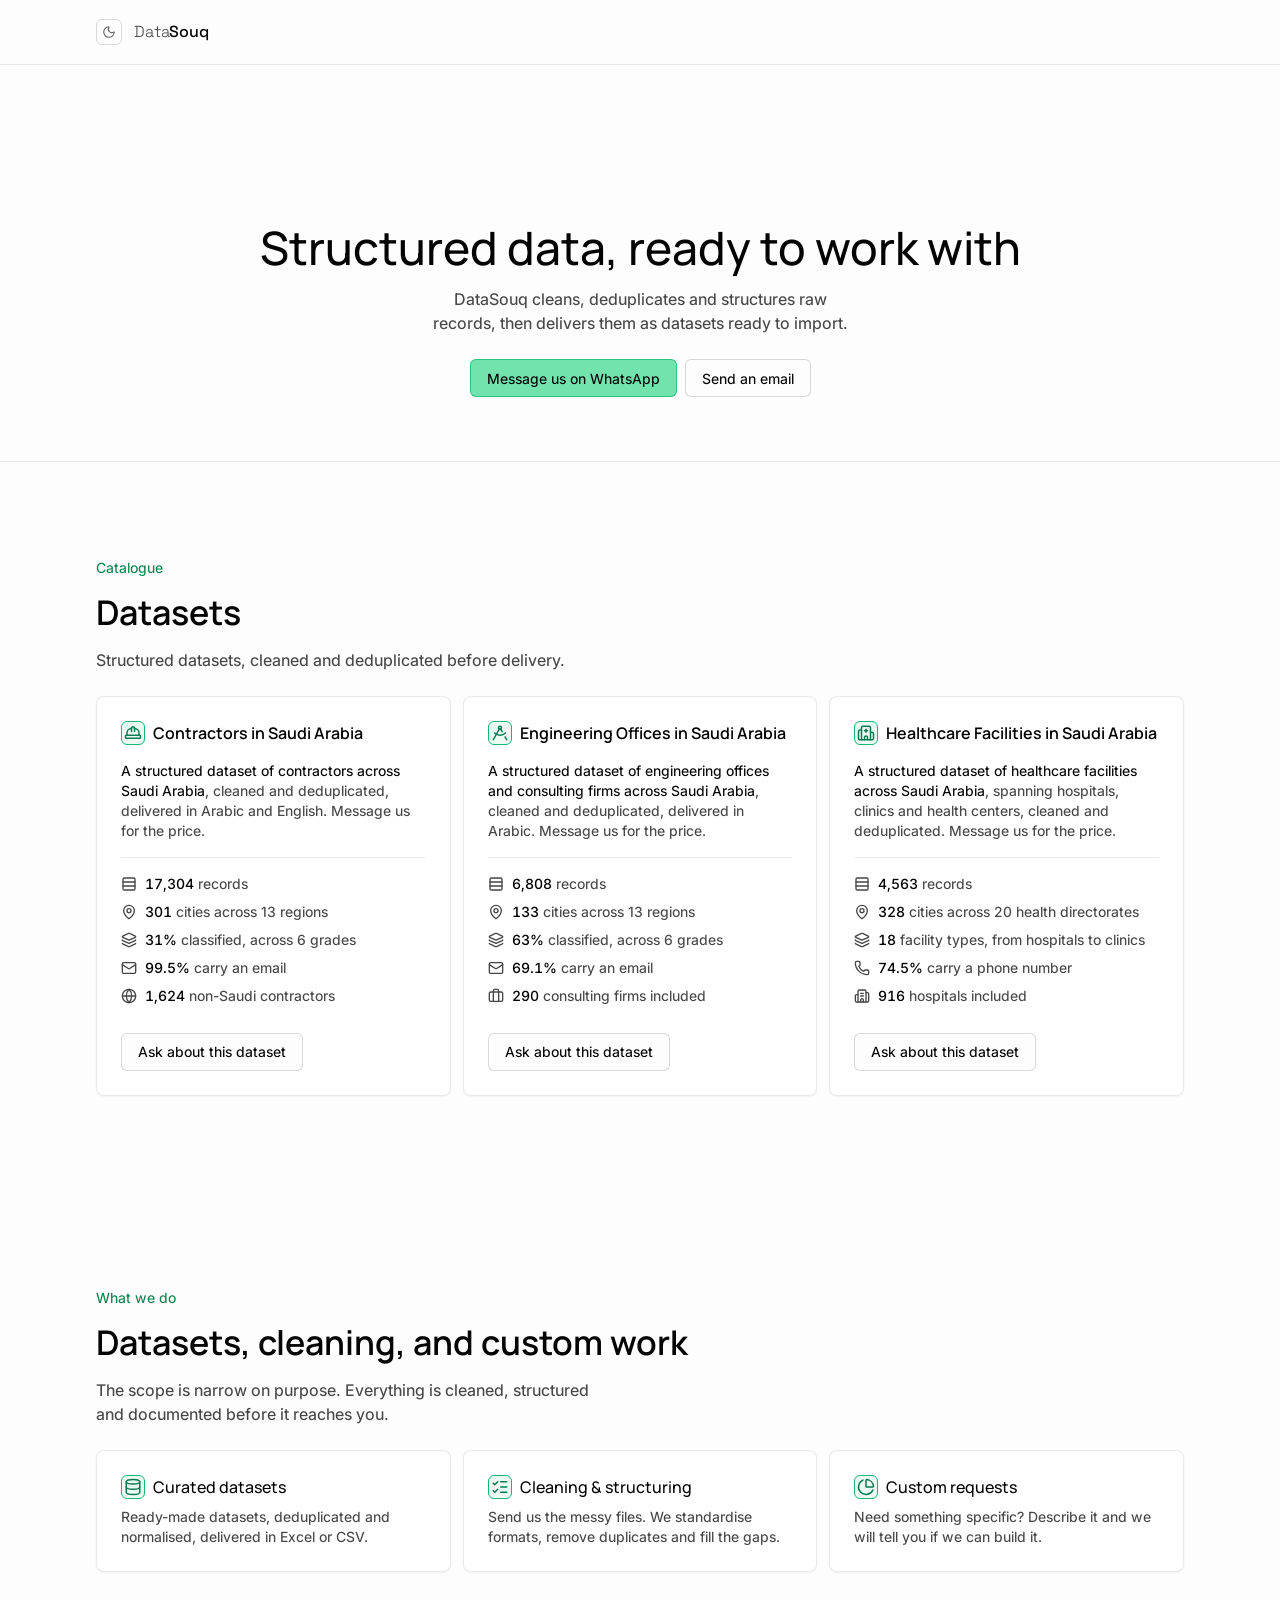
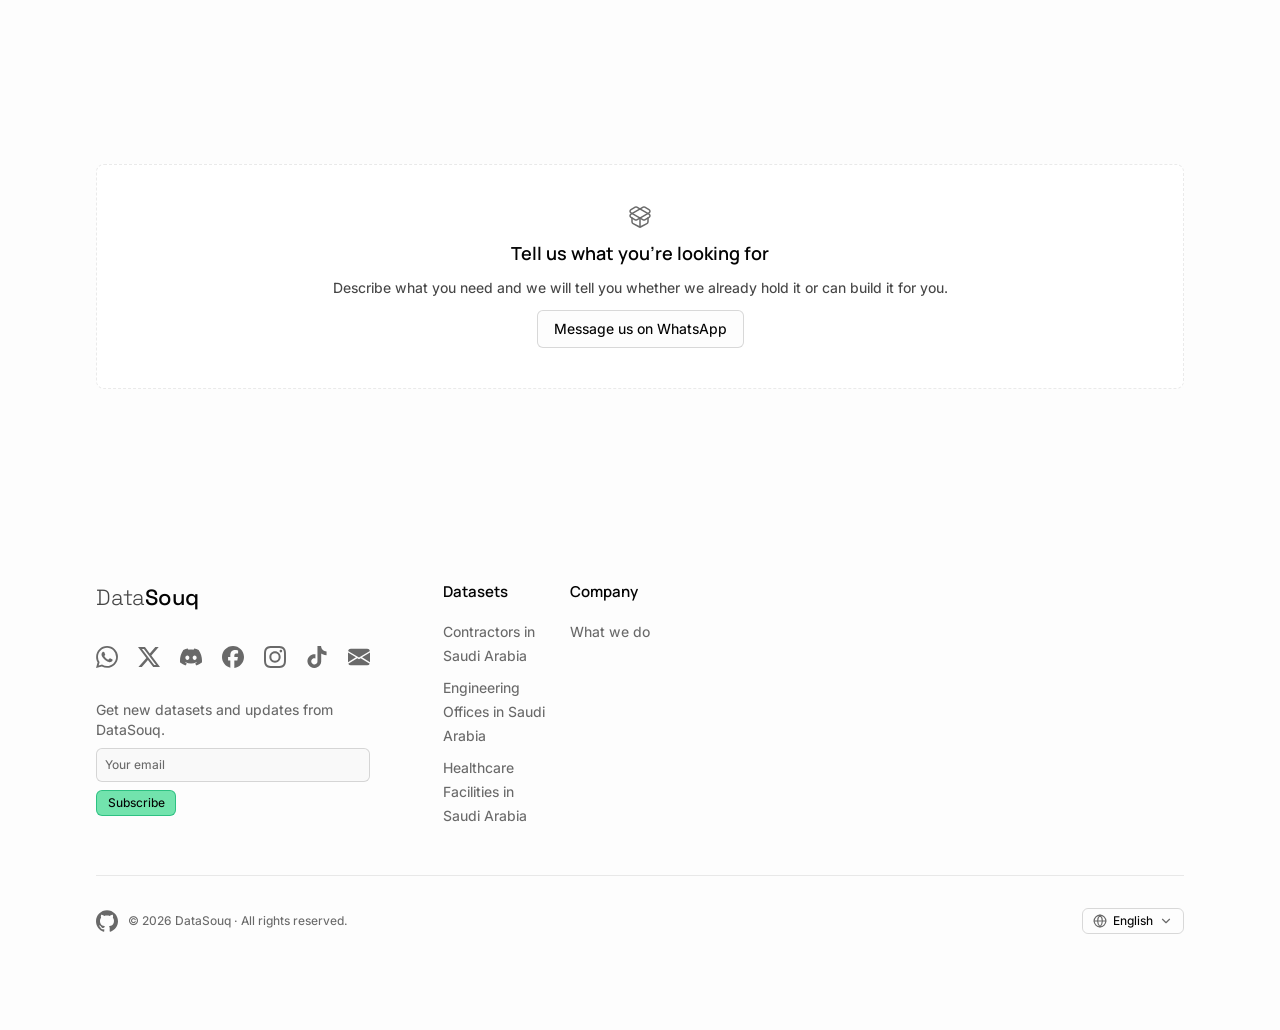
==== index.html @ 9126fdaa "Move the theme control to the nav, and rebuild the language picker Three changes to the chrome, all " ====
<!DOCTYPE html>
<html lang="en" dir="ltr" data-theme="light">
<head>
<meta charset="UTF-8">
<meta name="viewport" content="width=device-width, initial-scale=1">
<title>DataSouq — structured data, ready to work with</title>
<meta name="description" content="DataSouq cleans, deduplicates and structures raw records into datasets ready to import. داتا سوق: نحوّل السجلات الخام إلى قواعد بيانات منظّمة وجاهزة للاستخدام، بالعربية والإنجليزية.">

<!-- twitter:card promised a large image and there was none, so every share —
     WhatsApp above all, since that is the channel this page sells through —
     rendered as a bare link. assets/og.jpg is drawn from the page's own tokens:
     the dark surface, the two-weight wordmark, the brand accent. -->
<meta property="og:type" content="website">
<meta property="og:site_name" content="DataSouq">
<meta property="og:title" content="DataSouq — structured data, ready to work with">
<meta property="og:description" content="We clean, deduplicate and structure raw records into datasets ready to import.">
<meta property="og:url" content="https://datasouq.github.io/">
<meta property="og:image" content="https://datasouq.github.io/assets/og.jpg">
<meta property="og:image:width" content="1200">
<meta property="og:image:height" content="630">
<meta property="og:image:alt" content="DataSouq — structured data, ready to work with">
<meta property="og:locale" content="en_US">
<meta property="og:locale:alternate" content="ar_SA">
<meta name="twitter:card" content="summary_large_image">
<meta name="twitter:image" content="https://datasouq.github.io/assets/og.jpg">
<link rel="canonical" href="https://datasouq.github.io/">

<!-- One tag, rewritten from data-theme by the pre-paint script and by
     toggleTheme(). The two media-scoped tags it replaces keyed off the OS while
     the page defaults to light regardless, so an OS-dark phone with no stored
     choice painted dark chrome above a light page. -->
<meta name="theme-color" id="theme-color" content="#fdfdfd">

<link rel="icon" href="data:image/svg+xml,%3Csvg xmlns='http://www.w3.org/2000/svg' viewBox='0 0 32 32'%3E%3Crect width='32' height='32' rx='6' fill='%233ecf8e'/%3E%3Ctext x='16' y='22' font-size='17' font-family='Arial' font-weight='bold' text-anchor='middle' fill='%23101010'%3ED%3C/text%3E%3C/svg%3E">

<link rel="preconnect" href="https://fonts.googleapis.com">
<link rel="preconnect" href="https://fonts.gstatic.com" crossorigin>
<link href="https://fonts.googleapis.com/css2?family=Inter:wght@400;450;500&family=Manrope:wght@500;600&family=IBM+Plex+Sans+Arabic:wght@400;500;600&display=swap" rel="stylesheet">

<!-- The wordmark, and nothing else. `text=` returns a subset carrying only
     these glyphs: 4.7 KB for both weights, against 44.6 KB for two full faces
     to set eight letters. Change the wordmark and this string must change with
     it, or the new letters drop to Inter. -->
<link href="https://fonts.googleapis.com/css2?family=Space+Grotesk:wght@300;500&text=DataSouq&display=swap" rel="stylesheet">

<link rel="stylesheet" href="assets/css/styles.css">

<!-- Restore theme + language before paint -->
<script>
  (function () {
    try {
      var theme = localStorage.getItem("datasouq-theme") || "light";
      var lang = localStorage.getItem("datasouq-lang") || "en";
      document.documentElement.setAttribute("data-theme", theme);
      document.documentElement.lang = lang;
      document.documentElement.dir = lang === "ar" ? "rtl" : "ltr";
      var meta = document.getElementById("theme-color");
      if (meta) meta.setAttribute("content", theme === "dark" ? "#151816" : "#fdfdfd");
    } catch (e) {}
  })();
</script>

<!-- Structured data. Organization and WebSite are the only entries authored
     here — one Dataset entry per assets/js/datasets.js entry is appended to
     this same @graph by renderDatasetStructuredData() in site.js at
     startup, so a new dataset gets a JSON-LD entry for free the moment it is
     added to that file, without this script tag changing. variableMeasured
     stays a short summary of the columns that identify a record: the
     complete field list is published on each dataset's own page, where it
     can carry every column's description beside it, which a flat array of
     names here cannot. The Dataset type is what Google Dataset Search
     reads. -->
<script type="application/ld+json" id="ld-json">
{
  "@context": "https://schema.org",
  "@graph": [
    {
      "@type": "Organization",
      "@id": "https://datasouq.github.io/#organization",
      "name": "DataSouq",
      "alternateName": "\u062f\u0627\u062a\u0627 \u0633\u0648\u0642",
      "url": "https://datasouq.github.io/",
      "image": "https://datasouq.github.io/assets/og.jpg",
      "description": "DataSouq cleans, deduplicates and structures raw records, then delivers them as datasets ready to import.",
      "email": "mbi.datasouq@gmail.com",
      "sameAs": [
        "https://github.com/datasouq",
        "https://x.com/xdatasouq",
        "https://www.tiktok.com/@datasouq",
        "https://www.facebook.com/DataSouq.page",
        "https://www.instagram.com/datasouq"
      ]
    },
    {
      "@type": "WebSite",
      "@id": "https://datasouq.github.io/#website",
      "url": "https://datasouq.github.io/",
      "name": "DataSouq",
      "inLanguage": ["en", "ar"],
      "publisher": { "@id": "https://datasouq.github.io/#organization" }
    }
  ]
}
</script>
</head>
<body>

<!--
  Icons follow apps/design-system/content/docs/icons.mdx:
    - UI icons come from Lucide, paths unmodified
    - Stroke attributes live on the root <svg>, never on children
    - Brand logos are not in Lucide, so WhatsApp and GitHub are custom
      fill-only icons: stroke="none" on the root, fill="currentColor" on paths

  accessibility.mdx asks for an explicit tabIndex on every button and link
  (Safari does not tab to them by default), and a skip link as the first
  focusable element on any layout with persistent header chrome.
-->

<!--
  Every WhatsApp link ships with a real href. site.js replaces it with the same
  URL plus a prefilled ?text=, but the plain one has to stand on its own: these
  four are the only way to reach us on WhatsApp, and until now all four pointed
  at "#", so with scripting off the primary call to action opened a blank tab.
  The handle here and CONFIG.whatsappHandle in site.js have to stay in step.
-->

<a class="skip-link" href="#main" tabindex="0" data-i18n="skipLink">Skip to content</a>

<!-- ============================ Nav ============================ -->
<header class="nav">
  <div class="container nav__inner">
    <!-- The theme control leads the bar, pinned to its left edge. .nav__inner
         is direction: ltr, so "left" here is the physical side and it stays
         put when the page turns over into Arabic. -->
    <button class="ctl ctl--icon" id="theme-toggle" tabindex="0" aria-label="Toggle theme">
      <!-- Lucide: sun -->
      <svg class="icon-sun" viewBox="0 0 24 24" fill="none" stroke="currentColor" stroke-width="2" stroke-linecap="round" stroke-linejoin="round" aria-hidden="true">
        <circle cx="12" cy="12" r="4"/>
        <path d="M12 2v2"/>
        <path d="M12 20v2"/>
        <path d="m4.93 4.93 1.41 1.41"/>
        <path d="m17.66 17.66 1.41 1.41"/>
        <path d="M2 12h2"/>
        <path d="M20 12h2"/>
        <path d="m6.34 17.66-1.41 1.41"/>
        <path d="m19.07 4.93-1.41 1.41"/>
      </svg>
      <!-- Lucide: moon -->
      <svg class="icon-moon" viewBox="0 0 24 24" fill="none" stroke="currentColor" stroke-width="2" stroke-linecap="round" stroke-linejoin="round" aria-hidden="true">
        <path d="M20.985 12.486a9 9 0 1 1-9.473-9.472c.405-.022.617.46.402.803a6 6 0 0 0 8.268 8.268c.344-.215.825-.004.803.401"/>
      </svg>
    </button>

    <!-- Wordmark: one word, two weights. The break between "Data" and "Souq"
         is carried by weight and tone, not by a space or a separator. -->
    <a class="brand" href="#top" tabindex="0" lang="en" aria-label="DataSouq — home"
       ><span class="brand__data">Data</span><span class="brand__souq">Souq</span></a>
  </div>
</header>

<!-- tabindex="-1" is the skip link's other half. Without it Safari and Firefox
     scroll to the fragment and leave focus on the link, so the next Tab goes
     back to the nav and the skip link does nothing for the only audience it
     exists for. skip-to-content.mdx states the contract as
     `<main id="main" tabIndex={-1} className="scroll-mt-… outline-hidden">`;
     the scroll offset is already on html via scroll-padding-top. -->
<main id="main" tabindex="-1">

  <!-- ============================ Hero ============================ -->
  <section class="hero" id="top">
    <div class="container">
      <h1 data-i18n="heroTitle">Structured data, ready to work with</h1>
      <p class="hero__lead" data-i18n="heroLead">DataSouq cleans, deduplicates and structures raw records, then delivers them as datasets ready to import.</p>

      <div class="hero__cta">
        <a class="btn btn--primary" data-wa href="https://wa.me/@mbi.group" target="_blank"
           rel="noopener noreferrer" tabindex="0" data-i18n="ctaContact">Message us on WhatsApp</a>
        <a class="btn btn--default" href="mailto:mbi.datasouq@gmail.com"
           tabindex="0" data-i18n="ctaEmail">Send an email</a>
      </div>
    </div>
  </section>

  <!-- ============================ Catalogue ============================ -->
  <section class="section" id="datasets">
    <div class="container">
      <div class="head">
        <div class="head__label" data-i18n="catalogueLabel">Catalogue</div>
        <h2 data-i18n="catalogueTitle">Datasets</h2>
        <p data-i18n="catalogueLead">Structured datasets, cleaned and deduplicated before delivery.</p>
      </div>

      <!-- A fixed span, not a full-width card: each card holds to its own
           width instead of stretching to fill the row. At the md breakpoint
           that's span 6 of 12 — two cards per row, the third wrapping to its
           own; at lg it's span 4 — three sit in one row, four wrap 3+1, and
           so on as assets/js/datasets.js grows.

           The grid itself is empty markup: renderCatalogue() in site.js
           fills it with one .card--dataset per assets/js/datasets.js entry,
           on load and again on every language switch. Adding a dataset is a
           one-file change — nothing here or in site.js's rendering code
           needs to know how many cards exist. -->
      <div class="cards cards--catalogue"></div>

      <!-- Every dataset card, its WhatsApp link and the footer's dataset
           list all depend on site.js running — there is no per-dataset
           fallback markup to keep in step as assets/js/datasets.js grows.
           This is the one thing a script-disabled visitor loses; everything
           else on the page (nav, hero, "what we do", contact links) still
           renders and works without it. The two links below are real,
           static hrefs — same as the hero's — not JS-dependent, so this
           block stands on its own rather than pointing elsewhere for one. -->
      <noscript>
        <p class="card__body">This page needs JavaScript to list our datasets. Message us and we'll tell you what's available.</p>
        <div class="hero__cta">
          <a class="btn btn--primary" href="https://wa.me/@mbi.group" target="_blank" rel="noopener noreferrer">Message us on WhatsApp</a>
          <a class="btn btn--default" href="mailto:mbi.datasouq@gmail.com">Send an email</a>
        </div>
      </noscript>
    </div>
  </section>

  <!-- ============================ What we do ============================ -->
  <section class="section" id="what-we-do">
    <div class="container">
      <div class="head">
        <div class="head__label" data-i18n="whatLabel">What we do</div>
        <h2 data-i18n="whatTitle">Datasets, cleaning, and custom work</h2>
        <p data-i18n="whatLead">The scope is narrow on purpose. Everything is cleaned, structured and documented before it reaches you.</p>
      </div>

      <div class="cards">
        <article class="card">
          <div class="card__head">
            <div class="card__icon">
              <!-- Lucide: database -->
              <svg viewBox="0 0 24 24" fill="none" stroke="currentColor" stroke-width="2" stroke-linecap="round" stroke-linejoin="round" aria-hidden="true">
                <ellipse cx="12" cy="5" rx="9" ry="3"/>
                <path d="M3 5V19A9 3 0 0 0 21 19V5"/>
                <path d="M3 12A9 3 0 0 0 21 12"/>
              </svg>
            </div>
            <h3 data-i18n="card1Title">Curated datasets</h3>
          </div>
          <p data-i18n="card1Body">Ready-made datasets, deduplicated and normalised, delivered in Excel or CSV.</p>
        </article>

        <article class="card">
          <div class="card__head">
            <div class="card__icon">
              <!-- Lucide: list-checks -->
              <svg viewBox="0 0 24 24" fill="none" stroke="currentColor" stroke-width="2" stroke-linecap="round" stroke-linejoin="round" aria-hidden="true">
                <path d="M13 5h8"/>
                <path d="M13 12h8"/>
                <path d="M13 19h8"/>
                <path d="m3 17 2 2 4-4"/>
                <path d="m3 7 2 2 4-4"/>
              </svg>
            </div>
            <h3 data-i18n="card2Title">Cleaning &amp; structuring</h3>
          </div>
          <p data-i18n="card2Body">Send us the messy files. We standardise formats, remove duplicates and fill the gaps.</p>
        </article>

        <article class="card">
          <div class="card__head">
            <div class="card__icon">
              <!-- Lucide: chart-pie -->
              <svg viewBox="0 0 24 24" fill="none" stroke="currentColor" stroke-width="2" stroke-linecap="round" stroke-linejoin="round" aria-hidden="true">
                <path d="M21 12c.552 0 1.005-.449.95-.998a10 10 0 0 0-8.953-8.951c-.55-.055-.998.398-.998.95v8a1 1 0 0 0 1 1z"/>
                <path d="M21.21 15.89A10 10 0 1 1 8 2.83"/>
              </svg>
            </div>
            <h3 data-i18n="card3Title">Custom requests</h3>
          </div>
          <p data-i18n="card3Body">Need something specific? Describe it and we will tell you if we can build it.</p>
        </article>
      </div>
    </div>
  </section>

  <!-- ============================ Empty state ============================
       Presentational empty state, per ui-patterns/empty-states.mdx and the
       Empty State Presentational fragment: an icon, a title in active language
       that prompts an action, a description explaining the value, and an
       action. The action repeats the hero button, so it takes the `default`
       variant — the fragment requires the original to stay the only primary.
  -->
  <section class="section">
    <div class="container">
      <div class="panel">
        <div class="panel__icon">
          <!-- Lucide: package-open -->
          <svg viewBox="0 0 24 24" fill="none" stroke="currentColor" stroke-width="2" stroke-linecap="round" stroke-linejoin="round" aria-hidden="true">
            <path d="M12 22v-9"/>
            <path d="M15.17 2.21a1.67 1.67 0 0 1 1.63 0L21 4.57a1.93 1.93 0 0 1 0 3.36L8.82 14.79a1.655 1.655 0 0 1-1.64 0L3 12.43a1.93 1.93 0 0 1 0-3.36z"/>
            <path d="M20 13v3.87a2.06 2.06 0 0 1-1.11 1.83l-6 3.08a1.93 1.93 0 0 1-1.78 0l-6-3.08A2.06 2.06 0 0 1 4 16.87V13"/>
            <path d="M21 12.43a1.93 1.93 0 0 0 0-3.36L8.83 2.2a1.64 1.64 0 0 0-1.63 0L3 4.57a1.93 1.93 0 0 0 0 3.36l12.18 6.86a1.636 1.636 0 0 0 1.63 0z"/>
          </svg>
        </div>
        <h2 data-i18n="soonTitle">Tell us what you're looking for</h2>
        <p data-i18n="soonBody">Describe what you need and we will tell you whether we already hold it or can build it for you.</p>
        <div class="panel__actions">
          <a class="btn btn--default" data-wa href="https://wa.me/@mbi.group" target="_blank"
             rel="noopener noreferrer" tabindex="0" data-i18n="ctaContact">Message us on WhatsApp</a>
        </div>
      </div>
    </div>
  </section>

</main>

<!-- ============================ Footer ============================ -->
<!--
  Organised the way supabase.com organises its own: a brand block spanning two
  of seven columns (wordmark, one line of copy, the channel icons), the site's
  own links in columns beside it, and a rule-topped bar underneath carrying the
  copyright. Their block holds a newsletter form where ours holds the pitch
  line; everything else is the same shape with our content in it.

  Still English throughout and still pinned LTR, as asked, so lang="en".
-->
<footer class="footer">
  <div class="container">
    <div class="footer__grid">

      <div class="footer__brand">
        <!-- Larger than the one in the nav, because theirs is: their footer logo
             measures 160x30 against 124x24 in the header, about 1.29x. 22px over
             16px is 1.375, the nearest step on the scale. -->
        <a class="brand brand--footer" href="#top" tabindex="0" lang="en"
           aria-label="DataSouq — home" data-i18n-attr="aria-label:brandHome"
           ><span class="brand__data">Data</span><span class="brand__souq">Souq</span></a>

        <!-- Contact channels. GitHub is not among them: it points at the source,
             not at a way to reach us, so it sits with the copyright below. -->
        <div class="footer__social">
          <span class="sr-only" role="status" aria-live="polite" id="copy-status"></span>
      <a class="social" data-wa href="https://wa.me/@mbi.group" target="_blank" rel="noopener noreferrer"
         tabindex="0" aria-label="WhatsApp" title="WhatsApp">
        <!-- Custom fill-only icon: WhatsApp is a brand logo, not in Lucide -->
        <svg viewBox="0 0 24 24" fill="none" stroke="none" aria-hidden="true">
          <path fill="currentColor" d="M17.472 14.382c-.297-.149-1.758-.867-2.03-.967-.273-.099-.471-.148-.67.15-.197.297-.767.966-.94 1.164-.173.199-.347.223-.644.075-.297-.15-1.255-.463-2.39-1.475-.883-.788-1.48-1.761-1.653-2.059-.173-.297-.018-.458.13-.606.134-.133.298-.347.446-.52.149-.174.198-.298.298-.497.099-.198.05-.371-.025-.52-.075-.149-.669-1.612-.916-2.207-.242-.579-.487-.5-.669-.51-.173-.008-.371-.01-.57-.01-.198 0-.52.074-.792.372-.272.297-1.04 1.016-1.04 2.479 0 1.462 1.065 2.875 1.213 3.074.149.198 2.096 3.2 5.077 4.487.709.306 1.262.489 1.694.625.712.227 1.36.195 1.871.118.571-.085 1.758-.719 2.006-1.413.248-.694.248-1.289.173-1.413-.074-.124-.272-.198-.57-.347m-5.421 7.403h-.004a9.87 9.87 0 0 1-5.031-1.378l-.361-.214-3.741.982.998-3.648-.235-.374a9.86 9.86 0 0 1-1.51-5.26c.001-5.45 4.436-9.884 9.888-9.884 2.64 0 5.122 1.03 6.988 2.898a9.825 9.825 0 0 1 2.893 6.994c-.003 5.45-4.437 9.884-9.885 9.884m8.413-18.297A11.815 11.815 0 0 0 12.05 0C5.495 0 .16 5.335.157 11.892c0 2.096.547 4.142 1.588 5.945L.057 24l6.305-1.654a11.882 11.882 0 0 0 5.683 1.448h.005c6.554 0 11.89-5.335 11.893-11.893a11.821 11.821 0 0 0-3.48-8.413Z"/>
        </svg>
      </a>

      <a class="social" href="https://x.com/xdatasouq" target="_blank"
         rel="noopener noreferrer" tabindex="0" aria-label="X" title="X">
        <!-- Custom fill-only icon: X is a brand logo, not in Lucide. The mark is
             drawn 21.57 x 19.50 inside a 24 box, so the viewBox is cropped to it
             and the glyph sets the same 22px of ink as the rest of the row. -->
        <svg viewBox="1.25 2.25 21.57 19.5" fill="none" stroke="none" aria-hidden="true">
          <path fill="currentColor" d="M18.244 2.25h3.308l-7.227 8.26 8.502 11.24H16.17l-5.214-6.817L4.99 21.75H1.68l7.73-8.835L1.254 2.25H8.08l4.713 6.231zm-1.161 17.52h1.833L7.084 4.126H5.117z"/>
        </svg>
      </a>

      <!-- Discord gives a username, not a URL. discord.com/users/ wants a numeric
           id and there is no public route for a handle, so a link here would
           only ever land on Discord's own "not found" page. What a visitor
           actually does with a username is copy it, so that is what this does.
           Give me a discord.gg invite and it becomes an ordinary link. -->
      <button class="social" type="button" tabindex="0" data-copy="datasouq"
              aria-label="Copy our Discord username, datasouq" title="Discord — datasouq"
              data-i18n-attr="aria-label:discordCopy,title:discordTitle">
        <!-- Custom fill-only icon: Discord is a brand logo, not in Lucide -->
        <svg viewBox="0 0 24 24" fill="none" stroke="none" aria-hidden="true">
          <path fill="currentColor" d="M20.317 4.3658a19.7913 19.7913 0 0 0-4.8851-1.5152.0741.0741 0 0 0-.0785.0371c-.211.3753-.4447.8648-.6083 1.2495-1.8447-.2762-3.68-.2762-5.4868 0-.1636-.3933-.4058-.8742-.6177-1.2495a.077.077 0 0 0-.0785-.037 19.7363 19.7363 0 0 0-4.8852 1.515.0699.0699 0 0 0-.0321.0277C.5334 9.0458-.319 13.5799.0992 18.0578a.0824.0824 0 0 0 .0312.0561c2.0528 1.5076 4.0413 2.4228 5.9929 3.0294a.0777.0777 0 0 0 .0842-.0276c.4616-.6304.8731-1.2952 1.226-1.9942a.076.076 0 0 0-.0416-.1057c-.6528-.2476-1.2743-.5495-1.8722-.8923a.077.077 0 0 1-.0076-.1277c.1258-.0943.2517-.1923.3718-.2914a.0743.0743 0 0 1 .0776-.0105c3.9278 1.7933 8.18 1.7933 12.0614 0a.0739.0739 0 0 1 .0785.0095c.1202.099.246.1981.3728.2924a.077.077 0 0 1-.0066.1276 12.2986 12.2986 0 0 1-1.873.8914.0766.0766 0 0 0-.0407.1067c.3604.698.7719 1.3628 1.225 1.9932a.076.076 0 0 0 .0842.0286c1.961-.6067 3.9495-1.5219 6.0023-3.0294a.077.077 0 0 0 .0313-.0552c.5004-5.177-.8382-9.6739-3.5485-13.6604a.061.061 0 0 0-.0312-.0286zM8.02 15.3312c-1.1825 0-2.1569-1.0857-2.1569-2.419 0-1.3332.9555-2.4189 2.157-2.4189 1.2108 0 2.1757 1.0952 2.1568 2.419 0 1.3332-.9555 2.4189-2.1569 2.4189zm7.9748 0c-1.1825 0-2.1569-1.0857-2.1569-2.419 0-1.3332.9554-2.4189 2.1569-2.4189 1.2108 0 2.1757 1.0952 2.1568 2.419 0 1.3332-.946 2.4189-2.1568 2.4189Z"/>
        </svg>
      </button>

      <a class="social" href="https://www.facebook.com/DataSouq.page" target="_blank"
         rel="noopener noreferrer" tabindex="0" aria-label="Facebook" title="Facebook">
        <!-- Custom fill-only icon: Facebook is a brand logo, not in Lucide -->
        <svg viewBox="0 0 24 24" fill="none" stroke="none" aria-hidden="true">
          <path fill="currentColor" d="M9.101 23.691v-7.98H6.627v-3.667h2.474v-1.58c0-4.085 1.848-5.978 5.858-5.978.401 0 .955.042 1.468.103a8.68 8.68 0 0 1 1.141.195v3.325a8.623 8.623 0 0 0-.653-.036 26.805 26.805 0 0 0-.733-.009c-.707 0-1.259.096-1.675.309a1.686 1.686 0 0 0-.679.622c-.258.42-.374.995-.374 1.752v1.297h3.919l-.386 2.103-.287 1.564h-3.246v8.245C19.396 23.238 24 18.179 24 12.044c0-6.627-5.373-12-12-12s-12 5.373-12 12c0 5.628 3.874 10.35 9.101 11.647Z"/>
        </svg>
      </a>

      <a class="social" href="https://www.instagram.com/datasouq" target="_blank"
         rel="noopener noreferrer" tabindex="0" aria-label="Instagram" title="Instagram">
        <!-- Custom fill-only icon: Instagram is a brand logo, not in Lucide -->
        <svg viewBox="0 0 24 24" fill="none" stroke="none" aria-hidden="true">
          <path fill="currentColor" d="M7.0301.084c-1.2768.0602-2.1487.264-2.911.5634-.7888.3075-1.4575.72-2.1228 1.3877-.6652.6677-1.075 1.3368-1.3802 2.127-.2954.7638-.4956 1.6365-.552 2.914-.0564 1.2775-.0689 1.6882-.0626 4.947.0062 3.2586.0206 3.6671.0825 4.9473.061 1.2765.264 2.1482.5635 2.9107.308.7889.72 1.4573 1.388 2.1228.6679.6655 1.3365 1.0743 2.1285 1.38.7632.295 1.6361.4961 2.9134.552 1.2773.056 1.6884.069 4.9462.0627 3.2578-.0062 3.668-.0207 4.9478-.0814 1.28-.0607 2.147-.2652 2.9098-.5633.7889-.3086 1.4578-.72 2.1228-1.3881.665-.6682 1.0745-1.3378 1.3795-2.1284.2957-.7632.4966-1.636.552-2.9124.056-1.2809.0692-1.6898.063-4.948-.0063-3.2583-.021-3.6668-.0817-4.9465-.0607-1.2797-.264-2.1487-.5633-2.9117-.3084-.7889-.72-1.4568-1.3876-2.1228C21.2982 1.33 20.628.9208 19.8378.6165 19.074.321 18.2017.1197 16.9244.0645 15.6471.0093 15.236-.005 11.977.0014 8.718.0076 8.31.0215 7.0301.0839m.1402 21.6932c-1.17-.0509-1.8053-.2453-2.2287-.408-.5606-.216-.96-.4771-1.3819-.895-.422-.4178-.6811-.8186-.9-1.378-.1644-.4234-.3624-1.058-.4171-2.228-.0595-1.2645-.072-1.6442-.079-4.848-.007-3.2037.0053-3.583.0607-4.848.05-1.169.2456-1.805.408-2.2282.216-.5613.4762-.96.895-1.3816.4188-.4217.8184-.6814 1.3783-.9003.423-.1651 1.0575-.3614 2.227-.4171 1.2655-.06 1.6447-.072 4.848-.079 3.2033-.007 3.5835.005 4.8495.0608 1.169.0508 1.8053.2445 2.228.408.5608.216.96.4754 1.3816.895.4217.4194.6816.8176.9005 1.3787.1653.4217.3617 1.056.4169 2.2263.0602 1.2655.0739 1.645.0796 4.848.0058 3.203-.0055 3.5834-.061 4.848-.051 1.17-.245 1.8055-.408 2.2294-.216.5604-.4763.96-.8954 1.3814-.419.4215-.8181.6811-1.3783.9-.4224.1649-1.0577.3617-2.2262.4174-1.2656.0595-1.6448.072-4.8493.079-3.2045.007-3.5825-.006-4.848-.0608M16.953 5.5864A1.44 1.44 0 1 0 18.39 4.144a1.44 1.44 0 0 0-1.437 1.4424M5.8385 12.012c.0067 3.4032 2.7706 6.1557 6.173 6.1493 3.4026-.0065 6.157-2.7701 6.1506-6.1733-.0065-3.4032-2.771-6.1565-6.174-6.1498-3.403.0067-6.156 2.771-6.1496 6.1738M8 12.0077a4 4 0 1 1 4.008 3.9921A3.9996 3.9996 0 0 1 8 12.0077"/>
        </svg>
      </a>

      <a class="social" href="https://www.tiktok.com/@datasouq" target="_blank"
         rel="noopener noreferrer" tabindex="0" aria-label="TikTok" title="TikTok">
        <!-- Custom fill-only icon: TikTok is a brand logo, not in Lucide -->
        <svg viewBox="0 0 24 24" fill="none" stroke="none" aria-hidden="true">
          <path fill="currentColor" d="M12.525.02c1.31-.02 2.61-.01 3.91-.02.08 1.53.63 3.09 1.75 4.17 1.12 1.11 2.7 1.62 4.24 1.79v4.03c-1.44-.05-2.89-.35-4.2-.97-.57-.26-1.1-.59-1.62-.93-.01 2.92.01 5.84-.02 8.75-.08 1.4-.54 2.79-1.35 3.94-1.31 1.92-3.58 3.17-5.91 3.21-1.43.08-2.86-.31-4.08-1.03-2.02-1.19-3.44-3.37-3.65-5.71-.02-.5-.03-1-.01-1.49.18-1.9 1.12-3.72 2.58-4.96 1.66-1.44 3.98-2.13 6.15-1.72.02 1.48-.04 2.96-.04 4.44-.99-.32-2.15-.23-3.02.37-.63.41-1.11 1.04-1.36 1.75-.21.51-.15 1.07-.14 1.61.24 1.64 1.82 3.02 3.5 2.87 1.12-.01 2.19-.66 2.77-1.61.19-.33.4-.67.41-1.06.1-1.79.06-3.57.07-5.36.01-4.03-.01-8.05.02-12.07z"/>
        </svg>
      </a>

      <a class="social" href="mailto:mbi.datasouq@gmail.com" tabindex="0" aria-label="Email" title="Email"
         data-i18n-attr="aria-label:emailLabel,title:emailLabel">
        <!-- A solid envelope, not Lucide's outlined one. Every other mark in this
             row is a filled brand logo, and a 2px stroke among them reads as a
             lighter, thinner, faintly broken icon however you size it — cropping
             its viewBox fixed the width and did nothing for the weight. Filled,
             it sits at the same density as its neighbours: ink spans the full
             viewBox width and 75% of its height, the same proportion Discord and
             YouTube have in supabase.com's own row.

             Lucide's mail is still what the metrics row uses, where every icon
             around it is a stroke icon and the outline is the consistent choice. -->
        <svg viewBox="0 0 16 16" fill="none" stroke="none" aria-hidden="true">
          <path fill="currentColor" d="M.05 3.555A2 2 0 0 1 2 2h12a2 2 0 0 1 1.95 1.555L8 8.414zM0 4.697v7.104l5.803-3.558zM6.761 8.83l-6.57 4.027A2 2 0 0 0 2 14h12a2 2 0 0 0 1.808-1.144l-6.57-4.027L8 9.586zm3.436-.586L16 11.801V4.697z"/>
        </svg>
      </a>
        </div>

        <!-- Their newsletter block, in its place in the stack. There is no
             backend here and no third-party script: submitting opens the
             visitor's own mail client with a subscribe request already written,
             addressed to us. It does something real on a static host, and it
             sends nothing anywhere on its own. Point the form at a list service
             later and the markup barely changes. -->
        <form class="footer__form" id="subscribe" novalidate>
          <p data-i18n="subLead">Get new datasets and updates from DataSouq.</p>
          <input class="field" type="email" id="subscribe-email" required
                 placeholder="Your email" autocomplete="email"
                 aria-label="Your email address" tabindex="0"
                 data-i18n-attr="placeholder:subPlaceholder,aria-label:subEmailLabel">
          <button class="btn btn--primary btn--tiny" type="submit" tabindex="0"
                  data-i18n="subBtn">Subscribe</button>
        </form>

        <!-- Swapped in for the form once it is submitted, the way theirs is.
             The wording is deliberately not "Thanks for subscribing": all this
             page can do is open a message: until the visitor sends it, nothing
             has reached us and saying otherwise would be untrue. Styled from our
             own tokens at the size the label it replaces uses — their success
             state was not measured, because measuring it would have meant
             submitting a subscription on someone else's site. -->
        <div class="footer__thanks" role="status" aria-live="polite" hidden>
          <p class="footer__thanks-title" data-i18n="thanksTitle">Check your mail app</p>
          <p data-i18n="thanksBody">We opened a message with the request ready. Send it and you are on the list.</p>
        </div>
      </div>

      <div class="footer__nav">
        <div class="footer__cols">
          <!-- The heading reuses catalogueTitle, so a second copy of
               "Datasets" is not a second thing to keep in step; footerCompany
               below is the only new string this footer needs. The links
               themselves are rendered by renderCatalogue() in site.js, one
               per assets/js/datasets.js entry — this list starts empty and
               grows with that file, same as the catalogue's own cards. -->
          <div class="footer__col">
            <h2 data-i18n="catalogueTitle">Datasets</h2>
            <ul role="list" id="footer-dataset-links"></ul>
          </div>

          <div class="footer__col">
            <h2 data-i18n="footerCompany">Company</h2>
            <ul role="list">
              <li><a href="#what-we-do" tabindex="0" data-i18n="whatLabel">What we do</a></li>
            </ul>
          </div>
        </div>
      </div>

    </div>

    <div class="footer__bar">
      <!-- The source link opens this line: it points at the work the line
           claims ownership of, which is not a setting and does not belong
           beside one. -->
      <span class="footer__copy">
        <a class="social" href="https://github.com/datasouq" target="_blank"
           rel="noopener noreferrer" tabindex="0" aria-label="GitHub" title="GitHub">
          <!-- Custom fill-only icon: GitHub is a brand logo, not in Lucide -->
          <svg viewBox="0 0 24 24" fill="none" stroke="none" aria-hidden="true">
            <path fill="currentColor" d="M12 .297c-6.63 0-12 5.373-12 12 0 5.303 3.438 9.8 8.205 11.385.6.113.82-.258.82-.577 0-.285-.01-1.04-.015-2.04-3.338.724-4.042-1.61-4.042-1.61C4.422 18.07 3.633 17.7 3.633 17.7c-1.087-.744.084-.729.084-.729 1.205.084 1.838 1.236 1.838 1.236 1.07 1.835 2.809 1.305 3.495.998.108-.776.417-1.305.76-1.605-2.665-.3-5.466-1.332-5.466-5.93 0-1.31.465-2.38 1.235-3.22-.135-.303-.54-1.523.105-3.176 0 0 1.005-.322 3.3 1.23.96-.267 1.98-.399 3-.405 1.02.006 2.04.138 3 .405 2.28-1.552 3.285-1.23 3.285-1.23.645 1.653.24 2.873.12 3.176.765.84 1.23 1.91 1.23 3.22 0 4.61-2.805 5.625-5.475 5.92.42.36.81 1.096.81 2.22 0 1.606-.015 2.896-.015 3.286 0 .315.21.69.825.57C20.565 22.092 24 17.592 24 12.297c0-6.627-5.373-12-12-12"/>
          </svg>
        </a>
        <span>© <span id="year">2026</span> DataSouq ·
          <span class="footer__rights" data-i18n="rights">All rights reserved.</span></span>
      </span>

      <!-- The language picker is what is left at this end: the one control
           here that is genuinely a setting. The theme control moved to the
           nav bar, and the source link to the line above. -->
      <div class="footer__bar-actions">
        <!--
          Modelled on the language control at claude.com, read off the live
          page rather than guessed: a bordered trigger carrying a globe, the
          name of the current language, and a chevron, opening a menu of the
          languages with each written in its own script.

          That last part is the pattern's reason to exist. The control this
          replaces was a two-option toggle reading "EN AR", which tells a
          reader what it does only if they already read one of the two. A menu
          naming "English" and "العربية" in their own scripts is legible from
          either side.

          Semantics follow the shape: aria-haspopup="menu" and aria-expanded on
          the trigger, role="menu" on the panel, and role="menuitemradio" with
          aria-checked on the options — they are a set of mutually exclusive
          choices, which is what menuitemradio means.
        -->
        <div class="langpicker">
          <button class="ctl langpicker__trigger" type="button" id="lang-trigger"
                  aria-haspopup="menu" aria-expanded="false" aria-controls="lang-menu"
                  aria-label="Language: English" tabindex="0"
                  data-i18n-attr="aria-label:langPickerLabel">
            <!-- Lucide: globe -->
            <svg viewBox="0 0 24 24" fill="none" stroke="currentColor" stroke-width="2" stroke-linecap="round" stroke-linejoin="round" aria-hidden="true">
              <circle cx="12" cy="12" r="10"/>
              <path d="M12 2a14.5 14.5 0 0 0 0 20 14.5 14.5 0 0 0 0-20"/>
              <path d="M2 12h20"/>
            </svg>
            <span id="lang-current">English</span>
            <!-- Lucide: chevron-down -->
            <svg class="langpicker__chevron" viewBox="0 0 24 24" fill="none" stroke="currentColor" stroke-width="2" stroke-linecap="round" stroke-linejoin="round" aria-hidden="true">
              <path d="m6 9 6 6 6-6"/>
            </svg>
          </button>

          <div class="langpicker__menu" id="lang-menu" role="menu"
               aria-labelledby="lang-trigger" hidden>
            <button class="langpicker__item" type="button" role="menuitemradio"
                    data-lang="en" aria-checked="true" lang="en" dir="ltr" tabindex="-1">
              <!-- Lucide: check -->
              <svg class="langpicker__check" viewBox="0 0 24 24" fill="none" stroke="currentColor" stroke-width="2.5" stroke-linecap="round" stroke-linejoin="round" aria-hidden="true">
                <path d="M20 6 9 17l-5-5"/>
              </svg>
              English
            </button>
            <button class="langpicker__item" type="button" role="menuitemradio"
                    data-lang="ar" aria-checked="false" lang="ar" dir="rtl" tabindex="-1">
              <svg class="langpicker__check" viewBox="0 0 24 24" fill="none" stroke="currentColor" stroke-width="2.5" stroke-linecap="round" stroke-linejoin="round" aria-hidden="true">
                <path d="M20 6 9 17l-5-5"/>
              </svg>
              العربية
            </button>
          </div>
        </div>
      </div>
    </div>
  </div>
</footer>

<!-- Load order matters: site.js reads the ICONS and DATASETS globals these
     two declare, so they run first, as plain scripts, not modules — this is
     a static host with no bundler, so a global is the simplest way to share
     data between files. -->
<script src="assets/js/icons.js"></script>
<script src="assets/js/datasets.js"></script>
<script src="assets/js/site.js"></script>
</body>
</html>
---- assets/css/styles.css ----
/* ==========================================================================
   DataSouq — design tokens

   Built the way the Supabase design system builds them: each theme sets a
   handful of scalars, and every colour is DERIVED from those in OKLCH.
   Nothing below the knobs is hand-picked.

   TWO APPS SHIP THIS SYSTEM AND THEY DISAGREE. apps/design-system is Studio —
   dense panels inside an application. apps/www is supabase.com — a landing page.
   Where they differ, this page follows apps/www, because that is what it is.
   That fork has been taken for the type scale (--text-sm 14px, not Studio's 13),
   the container ladder, the hero band, the section rhythm, card padding, the
   card title weight, the section header's internal gaps and the whole footer.
   apps/www does not import typography.css, so where an element role is in
   question apps/www wins there too.

   Traced to:
     packages/ui/build/css/source/semantic.css         derivation chain
     packages/ui/build/css/source/compat.css           the border/foreground aliases
     packages/ui/build/css/source/global.css           card padding tokens
     packages/ui/build/css/themes/light.css            light knobs + brand scale
     packages/ui/build/css/themes/classic-dark.css     dark knobs + brand scale
     packages/config/css/theme.css                     --radius-panel: 6px, font tokens
     packages/config/css/utilities.css                 focus-ring, focus-inset
     packages/config/typography.css                    element type roles
     packages/ui/src/components/Button/Button.tsx      variants
     packages/ui/src/lib/constants.ts                  size scale
     packages/ui/src/components/shadcn/ui/card.tsx     Card and its sections
     packages/ui-patterns/src/PageSection|PageHeader|PageContainer
     packages/ui-patterns/src/MetricCard                the metric row's pairing
     packages/ui-patterns/src/EmptyStatePresentational   the panel
     packages/ui-patterns/src/SkipToContent              the skip link's contract
     apps/design-system/styles/globals.css             the Inter-tuned scale
     apps/design-system/content/docs/accessibility.mdx focus, tabindex, sr-only
     apps/design-system/content/docs/icons.mdx         Lucide, tints, custom SVGs
     apps/www/styles/globals.css                       supabase.com's own scale
     apps/www/components/Nav, Footer, UI/SectionHeader
     apps/www/app/(home)/_components/Hero, OpenSourceSection
     apps/www/app/(home)/_components  the product-card row, measured live:
       grid-cols-12 gap-3, col-span-6 xl:col-span-3, sm:h-[400px], rounded-xl,
       a p-px gradient border, 24px/16px padding, an items-center gap-2 title
       row with an 18px icon, Manrope 600 16/24, and a 14/20 body whose strong
       lifts the colour only
     supabase.com/features  the feature-card family, measured live across all
       81 cards: a p-px gradient border, an inner rounded-[11px] flex column at
       gap-2 p-2, then a tinted aspect-square panel 80px tall (140px from md)
       holding a 20px Lucide mark, and BELOW it a flex-col gap-1.5 text column
       with the heading at text-sm md:text-base leading-5. Not one of the 81
       puts its icon on the title's line.
     apps/www/app/(products)/…/_components               bordered card precedents

   Every deviation, and why. Nothing deviates without a reason that changes the
   outcome — and nothing here is left asserted only at the rule it governs:

     1. IBM Plex Sans Arabic is appended to both font stacks, and
        :root[lang="ar"] drops --font-weight-normal to 400. Inter ships a real
        450; Plex Arabic ships whole hundreds, and CSS font matching resolves
        450 upward onto the 500 face — measured, 450 and 500 set the same string
        at 498.00px against 400's 485.81px. Left at 450 the Arabic ran a full
        step heavier than the English beside it and `strong`, being font-medium
        at 500, became the same face as its own paragraph.

     2. CardTitle is `text-xs font-mono uppercase` upstream, and CardHeader /
        CardContent / CardFooter split with an internal border. Both are dense
        Studio idioms: uppercase carries no meaning in Arabic, Plex Arabic has
        no mono companion, and the three small cards hold a title and two lines,
        so there is nothing to divide. The dataset card does divide, once, above
        its metric row.

     3. The section eyebrow keeps 14px sentence-case sans in --brand-text where
        every apps/www definition of it — SectionHeader's subtitle, the `.label`
        utility, typography.css's heading-meta — is 12px mono uppercase
        tracking-wider in --foreground-lighter. Three of those five properties
        cannot come along: uppercase means nothing in Arabic, there is no Arabic
        mono, and positive tracking breaks Arabic joins. The size and the colour
        are what compensate for their loss; without them nothing would mark the
        line as a label. Reasoned in full at .head__label.

     4. Every body paragraph keeps --muted-foreground where upstream uses
        --foreground-lighter. On --card that token measures 4.27:1 in dark and
        fails AA outright. On --background it measures 5.42:1 light and 4.59:1
        dark — passing, but by 0.09 at 16px/450, about 2% of headroom, on a
        colour that moves with any knob edit. --muted-foreground is 9.29:1 and
        8.22:1. Two surfaces, one answer, for two different reasons.

     5. The brand icon plate (.card__icon) has no upstream source AS A BRAND
        FILL. A plate as such is not unprecedented, and this said so too
        absolutely until the verification pass caught it: ui-patterns'
        GlassPanel takes an optional `showIconBg`, and its IconBackground is
        `bg-surface-75 border w-8 h-8 flex items-center justify-center
        rounded-sm` around an `img className="w-5"` — read from source, a
        NEUTRAL surface chip, 20px of mark in a 32px box at the default border.
        None of that geometry is imported here and the fill is the part that is
        ours: brand-default at 10% behind a --brand-500 stroke and a
        brand-tinted glyph, where upstream's is a surface tint behind a logo.
        Every other upstream icon in a card sits bare, tinted with a text class,
        which is what icons.mdx prescribes and all it prescribes. The plate is a
        landing-page accent, kept deliberately, and measured safe on the surface
        it actually paints: brand-default at 10% over --card gives 4.87:1
        against --brand-600 in light and 8.83:1 in dark, both clear of 1.4.11's
        3:1.
        The empty-state panel does NOT use it, because a plate is a Card
        affordance and that panel is not a card.

     6. The hero is centred, single-column, with full-width buttons below 640px
        and a rule under the band. supabase.com's hero is start-aligned, splits
        into two columns at lg, stretches nothing and carries no border. Centring
        is language-neutral, so the band needs no RTL work at all; an asymmetric
        two-column hero needs more copy than one dataset justifies; and on a page
        with three sections one rule closes the band that the padding alone would
        leave open. Its padding IS theirs: 48/32 below md, 160/64 from it.

     7. The header bar and the WHOLE footer stay put in Arabic. Asked for
        directly: a control that relocates itself, along with the wordmark,
        reads as the page jumping. Both language and theme now sit in the footer
        bar, which was pinned for the same reason and measures identically in
        both languages — the group at 1008-1169 at 1280 either way — so the rule
        followed them rather than being restated. The header bar keeps the
        wordmark and nothing else. The skip link keeps its physical `left`
        because it still sits inside that bar's footprint. The page body between
        them mirrors as usual.

        This said "footer" from the start and only ever covered its bottom bar.
        .nav__inner and .footer__bar carried direction: ltr; .footer__grid did
        not, so in Arabic the brand block crossed 778px to the right (left 96 to
        874 at 1280), the link block came back the other way (407 to 96) and the
        two columns swapped (439/563 to 718/593), all above a copyright strip
        that had not moved. The grid is pinned now, and measured in both
        languages at 375, 768 and 1280 every box in the footer sits at the same
        x: wordmark 24/24/96, channel row and form 24-298/24-298/96-370, columns
        @24/@24+@385/@439+@563, the copyright at 24/24/96 and GitHub at
        329/707/1147.

        The footer is also translated now, which is the other half of the same
        request, and pinning the layout is not the same as typesetting the text
        LTR: every text-bearing block inside it turns RTL in Arabic so
        punctuation lands on the correct side, inside a box that has not moved.
        The wordmark, the channel row and the copyright's Latin head do not
        turn — a name, a lockup, and a mixed run whose Arabic clause is isolated
        so the © and the year stay at the left. Nor does the form: it is a
        column flex at align-items: flex-start, and flex-start is
        direction-relative, so turning the form put the Subscribe button at the
        right edge (96-176 in English against 320-370 in Arabic). Its two text
        children turn instead — both 274px wide, so they fill the block and
        nothing moves when they do. The button also holds its width, 80px in
        both languages, against an intrinsic 79.63 for "Subscribe" and 46.88
        for "اشترك"; the longer label sets the box and the shorter centres in
        it. Measured: 24-104 at 375 and 768, 96-176 at 1280, in both.

     8. The metric row compresses MetricCard: 14px figure inline with its label,
        where upstream is an 18px tabular figure above a smaller one. Five
        metrics in one card is not a shape upstream has — it lays one metric per
        Card — so the row is ours, built from MetricCard's parts. tabular-nums,
        items-start and the --muted-foreground icon tint are all its.

     9. The empty-state panel keeps a 16px title and a --card background where
        EmptyStatePresentational has neither an explicit title size nor a fill.
        Everything else about it is the fragment: dashed border, no shadow,
        px-4 py-10, a bare 24px icon at stroke 1.5, a 14px description at 640px,
        12px down the stack.

    10. The dataset card is their product card on a wider span. Theirs is
        col-span-3 at xl — 259.25px, four across; ours is span 4 at 1024 —
        354.66px at the capped container, three across — because theirs holds a
        title, two lines and an illustration while this one holds a paragraph,
        five metrics and an action. h-[400px] becomes a min-height for the same
        reason it always does here: the Arabic body sets longer than the English
        and a fixed height would clip it. The 12px radius and 24/16 padding are
        NOT taken; every card on this page keeps the family's 8px and 24px,
        because the dataset card and the three service cards sit one section
        apart in the same scroll and a different corner would read as a mistake.
        The title weight is the one place the difference says something — 600
        against .card h3's 500, the object against the work — so that is taken.

    11. The icon-beside-title row is on ALL FOUR cards, and upstream would put
        it on one. Their product cards use it; their feature cards — the family
        the three service cards belong to — do not, on two independent readings.
        Measured across all 81 cards on supabase.com/features: every one centres
        a 20px mark in a tinted panel ABOVE the heading, none shares the
        heading's line. And read from source, the closest analogue there is to
        these three — a bordered card at p-6 holding an icon, a title and one
        line — is Highlights.tsx under
        apps/www/app/(products)/edge-functions/_components:
        `flex flex-col gap-3`, then a BARE 20px mark in
        --foreground-lighter, then `h3 text-base font-medium`, then a text-sm
        paragraph. It stacks. It also settles two things this file already had
        right: the title at font-medium, which is .card h3's 500, and the plate
        as ours alone — upstream's mark there has no plate at all (deviation 5).
        Asked for directly, and the reason holds: this page is one scroll with
        four cards in two sections, where upstream's two families live on
        different pages and never appear together. What the service cards had
        before was neither idiom anyway — a 32px plate stacked above a title,
        which upstream has nowhere — so this moves them ONTO an upstream shape
        rather than away from one.

        Two things fall out of sharing the row. The plate is 24px with an 18px
        mark for every card, and the 18px is the painted hairline, not a box
        rule: stroke-width 2 over a 24-unit viewBox at 18px paints 1.5px, which
        is the figure the stroke note below pins everything else to. It is NOT
        icons.mdx's 18-in-24 — that rule governs custom SVGs, as this header
        says two paragraphs down, and all four plate marks are Lucide drawings.
        The 32px plate was sized to be stacked, and beside a 24px line it
        overhung by 4px each side. And .card became the flex column their content column
        is — `flex flex-col gap-2 sm:gap-4`, so 8px here and 16px on the
        dataset card — which let `.card h3`'s margin go: inside a title row
        that margin belongs to the title's box, not under it. Highlights.tsx
        sets its card gap to 12px, and that is not taken: 8px and 16px are one
        component's `gap-2` and `sm:gap-4`, and importing 12px from a third
        component would break a pairing that comes from one.

        align-items is flex-start, not their center. Their product-card titles
        are single words that never wrap; one of ours does. Measured at 768px,
        each service card is 227px with a 177px text box, the plate and gap take
        32px, and "Cleaning & structuring" needs 168.88px of the 145px left — so
        it runs to two lines below 250.88px of card width, which in this pane is
        a viewport of 839px against 840px. items-center would
        centre the plate against that 48px box and drop it 12px below the line
        it labels. flex-start pins it to the first line, and since the plate is
        24px and the line-height is 24px the two are concentric either way for
        a single-line title — measured, plate centre 12 and line centre 12 in
        both languages at every width.

    12. Arabic sets Arabic-Indic digits, with the Arabic punctuation that goes
        with them: U+066C for thousands, U+066B for the decimal, U+066A for
        percent. So ١٧٬٣٠٤ and ٩٩٫٥٪ where English has 17,304 and 99.5%. Asked
        for directly. Worth knowing that Saudi Arabia, which is the market this
        dataset covers, uses Western digits far more widely than Egypt does; if
        that turns out to matter, the change is transcribing five values and two
        labels in the Arabic block back, not a setting.

        All five glyphs are real in IBM Plex Sans Arabic, not fallbacks:
        measured at 12px, ٠ sets 3.38px, ٩ 6.10, ٪ 6.79, ٫ 3.26 and ٬ 3.38,
        each against the 6.31/3.83 the same characters get from the font stack
        with Plex removed. Different advances mean Plex is drawing them.

        The digits are written into the Arabic dictionary as literals rather
        than converted at render time, because that is what they are. The one
        number the page computes is the year, and that goes through a per-
        language digits() so the two dictionaries have the same shape and the
        caller never branches. Machine-readable numbers — the JSON-LD figures,
        the aria-labels — stay Western on purpose.

   Not a deviation, though it may look like one: WhatsApp green is simply
   absent, and the brand token is the compliant choice for the CTA. The Lucide
   icons vary from 75% to 83% of their box in whichever dimension leads — that
   is Lucide's own optical grid, and icons.mdx's 18-in-24 rule governs custom
   SVGs, not Lucide's drawings. Only the footer's channel marks are normalised
   to their box, because those come from six different designers and share no
   optical system.

   Nor is the stroke width, though the attributes disagree: Lucide's own 2 sits
   on the smaller icons and 1.5 on the panel's. What upstream fixes is the
   PAINTED hairline — 1.5 user units at a 24px box, so 1.5 device px — and a
   stroke scales with its box. Measured: 2 at 18px paints 1.5px on the card
   plates, 1.5 at 24px paints 1.5px on the panel, and the small ones come in
   under — 1.333px at the metric row's 16px and 1.167px at the 14px of the
   language and theme controls, which .ctl svg states outright. This is what pins the plate's
   mark at 18px: it briefly went to 14px, which painted 1.167px — thinner than
   anything else on the page, including the metric icons it sits above. Setting every attribute to
   1.5 for the look of consistency would paint 1.125px and 1.0px instead —
   thinner than upstream everywhere but the panel, and less uniform than what
   is here.

   Unused but kept: --secondary and --elevation-3 complete the elevation ladder
   whose other two rungs are painted; --border-stronger completes the border
   ladder; --text-3xl, --lh-lg, --lh-2xl and --lh-3xl complete contiguous type
   steps. Machinery that produced a colour nothing painted has been deleted, not
   kept — the --accent chain went that way.

   Spacing follows Tailwind's 4px base, which neither globals.css overrides.
   Section rhythm and the container ladder come from apps/www's SectionContainer;
   the section-header-to-content gap is PageSection's gap-6, the gaps inside the
   header are SectionHeader's space-y-4 and mt-4, and action-group gaps are
   Button's space-x-2. Button sizes in use are tiny (the footer's Subscribe,
   the theme control and each language option) and medium (everything else);
   small has no user left since the controls stepped down to match their
   header's own right-hand group.
   ========================================================================== */

/* --------------------------------------------------------------------------
   Shared scalars and derived colours — formulas verbatim from semantic.css.
   Declared FIRST so a theme can override any knob, and so a theme that omits
   --elevation-step inherits the derived default, exactly as classic-dark does.
   -------------------------------------------------------------------------- */
:root {
  --contrast: 0.5;
  --contrast-delta: calc((var(--contrast) - 0.5) / 0.5);
  --contrast-up: max(0, var(--contrast-delta));
  --contrast-down: max(0, calc(var(--contrast-delta) * -1));
  --contrast-text-floor: 0.9;
  --contrast-border-floor: 0.05;
  --contrast-text: calc(1 - (1 - var(--contrast-text-floor)) * var(--contrast-down));
  --contrast-border-linear: calc(
    var(--contrast-border-floor) + (1 - var(--contrast-border-floor)) * var(--contrast)
  );
  --contrast-border: calc(var(--contrast-border-linear) * var(--contrast-border-linear));

  --elevation-1: 1;
  --elevation-2: 1.5;
  --elevation-3: 2;

  /* Signed span surface -> foreground: negative in light, positive in dark */
  --tone-span: calc(var(--foreground-lightness) - var(--surface));

  /* Default step. A theme may override it; classic-dark does not. */
  --elevation-step: calc(var(--tone-span) * 0.04);

  --surface-hue: var(--hue);
  --foreground-chroma: calc(var(--chroma) * 0.55);

  /* --- Derived colours (no relative colour syntax needed) --------------- */
  --background: oklch(var(--surface) calc(var(--chroma) * 0.5) var(--surface-hue));

  --foreground: oklch(
    calc(var(--surface) + var(--tone-span) * var(--contrast-text)) var(--foreground-chroma)
      var(--surface-hue)
  );

  --muted-foreground-mix: calc(
    var(--muted-foreground-level) + (1 - var(--muted-foreground-level)) * var(--contrast-up) -
      var(--muted-foreground-level) * 0.5 * var(--contrast-down)
  );
  --muted-foreground: oklch(
    calc(var(--surface) + var(--tone-span) * var(--muted-foreground-mix)) var(--foreground-chroma)
      var(--surface-hue)
  );

  --tertiary-foreground-mix: calc(
    var(--tertiary-foreground-level) + (1 - var(--tertiary-foreground-level)) * var(--contrast-up) -
      var(--tertiary-foreground-level) * 0.5 * var(--contrast-down)
  );
  --tertiary-foreground: oklch(
    calc(var(--surface) + var(--tone-span) * var(--tertiary-foreground-mix))
      var(--foreground-chroma) var(--surface-hue)
  );

  /* --brand-link is tuned for brand text on the page background (4.75:1 on
     --card in light). On a --brand-plate fill it drops to 4.14:1, under the AA
     floor for normal text, so text sitting on a plate uses the next step down
     the same upstream scale: --brand-600 measures 4.57:1 there. */
  --brand-on-plate: var(--brand-600);

  /* The focus ring. Upstream builds it as the accent at 55%:
       --ring: oklch(from var(--primary) l c h / 55%)
     --primary is mode-invariant at L 0.76, so in the dark theme that lands on
     3.52:1 against the background — over the 3:1 that WCAG 1.4.11 asks of a
     focus indicator. In the light theme the same colour composites to a pale
     mint on a near-white page and measures 1.47:1. Not dim: invisible. And
     light is this page's default, so that is what most people would get.

     Every other brand step was measured against the light background too:
     --primary opaque 1.99, --brand-default 1.97, --brand-500 2.60. Only
     --brand-600 and --brand-link clear the bar, and --brand-600 clears it in
     both themes with room — 5.16:1 light, 11.36:1 dark — because that step of
     the scale flips light-on-dark with the theme. It stays one shared colour
     that no variant changes, which is the rule accessibility.mdx actually sets.

     Being a plain hsl() it also needs no relative colour syntax, so the ring
     leaves the @supports blocks entirely. */
  --ring: var(--brand-600);

  /* --- Radius ----------------------------------------------------------- */
  /* --radius-panel is 6px (theme.css) and buttons are rounded-md.
     Cards use rounded-lg; global.css sets --borderradius-lg: 8px. */
  --radius: 6px;
  --radius-lg: 8px;

  /* Card is `py-4 px-(--card-padding-x)`. Both of these are HORIZONTAL tokens
     in global.css — --card-padding-x is --padding-x-sm (px-4) and
     --card-padding-x-md is --padding-x-md (px-6). The vertical padding is py-4
     in every card, roomy or not. */
  --card-padding-x: 1rem;
  --card-padding-x-md: 1.5rem;

  /* Input backgrounds. semantic.css: `--field: oklch(0 0 0 / var(--field-alpha))`,
     a soft always-sink through black. 0.015 is the base value; dark.css raises it
     to 0.12, but this page follows classic-dark, which leaves it alone — so the
     border carries the field and the wash only softens it. */
  --field-alpha: 0.015;
  --field: oklch(0 0 0 / var(--field-alpha));

  /* The Card carries shadow-xs — Tailwind's own value, unchanged upstream. */
  --shadow-xs: 0 1px 2px 0 rgb(0 0 0 / 0.05);

  /* Tailwind's shadow-lg, for the one thing on the page that floats over the
     rest: the language menu. A popover needs to separate from what it covers,
     which shadow-xs — tuned to lift a card a hair off the page — cannot do. */
  --shadow-lg: 0 10px 15px -3px rgb(0 0 0 / 0.1), 0 4px 6px -4px rgb(0 0 0 / 0.1);

  /* --- Type scale ------------------------------------------------------
     Two apps ship this scale and they differ in one place. Both override
     --text-base upward to 15px and set --font-weight-normal: 450, but
     apps/design-system also pulls --text-sm down to 13px for Studio density,
     while apps/www — supabase.com — leaves --text-sm and --text-xs at
     Tailwind's own 14px and 12px. This is a landing page, so it follows
     supabase.com. Measured there at 1280px: body and lead 16/24, card copy
     14/20, medium buttons 14/20, hero 46/46, section headings 34.
     ---------------------------------------------------------------------- */
  --text-xs: 0.75rem;      /* 12px */
  --text-sm: 0.875rem;     /* 14px */
  --text-base: 0.9375rem;  /* 15px */
  --text-lg: 1rem;         /* 16px */
  --text-xl: 1.125rem;     /* 18px */
  --text-2xl: 1.375rem;    /* 22px */
  --text-3xl: 1.75rem;     /* 28px */
  --text-4xl: 2.125rem;    /* 34px */
  --text-5xl: 2.875rem;    /* 46px */

  /* Line heights pair to each step. This table used to hard-code Tailwind's
     absolute defaults — 24px against text-base, 40px against text-4xl — on the
     stated grounds that globals.css overrides the sizes and "leaves Tailwind's
     paired line-heights untouched". The second half is true and the conclusion
     did not follow: Tailwind v4 states each pairing as a unitless RATIO, so
     overriding a size rescales its line-height with it. Six of the nine were
     wrong by 1.5 to 4px.

     Measured on supabase.com to settle it, and every ratio came back exact:
       text-xs    12 / 16      1.3333
       text-base  15 / 22.5    1.5        (this table said 24)
       text-xl    18 / 25.2    1.4        (said 28)
       text-2xl   22 / 29.333  1.3333     (said 32)
       text-4xl   34 / 37.778  1.1111     (said 40)
     So the ratios are written out here instead of their products, which also
     means a size change can no longer leave its line-height behind. */
  --lh-xs: calc(var(--text-xs) * 1 / 0.75);          /* 16px    */
  --lh-sm: calc(var(--text-sm) * 1.25 / 0.875);      /* 20px    */
  --lh-base: calc(var(--text-base) * 1.5);           /* 22.5px  */
  --lh-lg: calc(var(--text-lg) * 1.75 / 1.125);      /* 24.89px */
  --lh-xl: calc(var(--text-xl) * 1.75 / 1.25);       /* 25.2px  */
  --lh-2xl: calc(var(--text-2xl) * 2 / 1.5);         /* 29.33px */
  --lh-3xl: calc(var(--text-3xl) * 2.25 / 1.875);    /* 33.6px  */
  --lh-4xl: calc(var(--text-4xl) * 2.5 / 2.25);      /* 37.78px */
  --lh-5xl: 1;                                       /* leading-none */

  /* globals.css sets font-normal to 450 for prose, 400 inside mono/code */
  --font-weight-normal: 450;

  /* Button heights run tiny 26 / small 34 / medium 38 / large 42 / xlarge 50.
     Every button here is medium, which is the size supabase.com gives its own
     hero calls to action; .ctl is small and carries its 34px inline. */
  --btn-h-medium: 38px;

  /* SIZE.text in constants.ts gives the small and medium sizes
     `text-base md:text-sm`: text-base below the md breakpoint, text-sm from it
     up. Mobile-first, so the base value here is text-base and the media query
     below steps it down. large and xlarge are plain `text-base` at every width. */
  --text-responsive-sm: var(--text-base);

  /* --- Fonts: --font-sans is Inter, --font-heading is Manrope ----------- */
  --font: "Inter", "IBM Plex Sans Arabic", "Helvetica Neue", Helvetica,
    ui-sans-serif, system-ui, sans-serif;
  --font-heading: "Manrope", "IBM Plex Sans Arabic", "Helvetica Neue", Helvetica,
    ui-sans-serif, system-ui, sans-serif;

  /* The wordmark only. Kept off --font-sans so the logo never drifts with the
     body type. */
  --font-brand: "Space Grotesk", "Inter", "Helvetica Neue", Helvetica,
    ui-sans-serif, system-ui, sans-serif;

  /* h-16 plus the 1px bottom border, which is what supabase.com's own bar
     measures. 60px was a number with nothing behind it. */
  /* The channel row, described rather than hard-coded, because the subscribe
     field is sized from it: their field and their icon row come out within 3%
     of each other, and the row reads as one block only when they agree. Change
     the count when a channel is added or removed and the field follows. */
  --social-icon: 22px;
  --social-gap: 20px;
  --social-count: 7;
  --social-row: calc(
    var(--social-count) * var(--social-icon) +
    (var(--social-count) - 1) * var(--social-gap)
  );

  --nav-h: 65px;
  --container: 1280px;
  /* Tailwind ease-out, which the Button base class names. cubic-bezier(.4,0,.2,1)
     is ease-in-out and made every control feel a beat behind the cursor. */
  --ease: cubic-bezier(0, 0, 0.2, 1);
  /* Anything that just says `transition` or `transition-colors` — the footer
     links and icons do — gets Tailwind's default curve instead, which is not
     ease-out. Measured on supabase.com's footer: cubic-bezier(0.4, 0, 0.2, 1)
     over 150ms. Only Button asks for ease-out, and only Button gets it. */
  --ease-default: cubic-bezier(0.4, 0, 0.2, 1);
}

/* --------------------------------------------------------------------------
   Light theme — knobs from light.css

   The selector must NOT include a bare `:root`. `:root` matches <html> in every
   theme, so any knob the dark block does not itself declare would leak out of
   here — which is how --surface-hue and --elevation-step ended up wrong in dark.
   Upstream avoids this by scoping light to [data-theme='light'], .light only.
   `:not([data-theme="dark"])` keeps light as the default when no attribute is set.
   -------------------------------------------------------------------------- */
:root:not([data-theme="dark"]) {
  --hue: 159;
  --surface-hue: 34;
  --chroma: 0;
  --surface: 0.995;
  --elevation-step: 0.024;
  --contrast: 0.53;
  --foreground-lightness: 0.1;
  --muted-foreground-level: 0.65;
  --tertiary-foreground-level: 0.5;

  /* Brand scale: per-theme literals upstream, so literal here too.
     Exact HSL values from light.css. */
  --brand-default: hsl(152.9 60% 52.9%);
  --brand-link: hsl(153.4 86.5% 27.8%);
  --brand-200: hsl(147.6 72.5% 90%);
  --brand-400: hsl(151.3 66.9% 66.9%);
  --brand-500: hsl(155.3 78.4% 40%);
  --brand-600: hsl(156.5 86.5% 26.1%);

  /* Button primary, light: bg-brand-400 / hover:bg-brand/80 / border-brand-500/75 */
  --brand-fill: var(--brand-400);
  --brand-fill-hover: color-mix(in srgb, var(--brand-default) 80%, transparent);
  --brand-fill-border: color-mix(in srgb, var(--brand-500) 75%, transparent);
  /* hover:border-brand-600 */
  --brand-fill-border-hover: var(--brand-600);

  /* default variant: bg-background in light, dark:bg-card in dark */
  --btn-default-bg: var(--background);
  --brand-plate: var(--brand-200);
  --brand-text: var(--brand-link);

  color-scheme: light;
}

/* --------------------------------------------------------------------------
   Dark theme — knobs from classic-dark.css.
   It sets no --elevation-step and no --contrast, so both fall back to the
   derived defaults above, exactly as upstream.
   -------------------------------------------------------------------------- */
[data-theme="dark"] .nav {
  background: color-mix(in srgb, var(--background) 95%, transparent);
}

[data-theme="dark"] {
  --hue: 159;
  --chroma: 0.014;
  --surface: 0.205;
  --foreground-lightness: 0.97;
  --muted-foreground-level: 0.72;
  --tertiary-foreground-level: 0.52;

  /* Exact HSL values from classic-dark.css */
  --brand-default: hsl(153.1 60.2% 52.7%);
  --brand-link: hsl(153.1 60.2% 52.7%);
  --brand-200: hsl(152.5 75% 6.3%);
  --brand-400: hsl(153.3 65.2% 13.5%);
  --brand-500: hsl(153.5 61.8% 21.6%);
  --brand-600: hsl(153 59.5% 70%);

  /* Button primary, dark: bg-brand-500 / hover:bg-brand/50 / border-brand/30 */
  --brand-fill: var(--brand-500);
  --brand-fill-hover: color-mix(in srgb, var(--brand-default) 50%, transparent);
  --brand-fill-border: color-mix(in srgb, var(--brand-default) 30%, transparent);
  /* dark:hover:border-brand */
  --brand-fill-border-hover: var(--brand-default);

  --btn-default-bg: var(--card);
  --brand-plate: var(--brand-400);
  --brand-text: var(--brand-link);

  color-scheme: dark;
}

/* --------------------------------------------------------------------------
   Derived colours that need relative colour syntax.

   These sit on a bare `:root`, which the theme selectors outrank: `:root:not(
   [data-theme="dark"])` scores (0,2,0) against this block's (0,1,0), and
   `@supports` adds nothing. A literal declared beside the knobs therefore BEAT
   its derived counterpart — which is exactly what happened: light ran entirely
   on hand-written literals while dark ran on the formulas, in the same browser.
   So the fallbacks now live in the mutually exclusive block below instead, and
   only one of the two can ever apply.
   -------------------------------------------------------------------------- */
@supports (color: oklch(from white l c h)) {
  :root {
    /* Each surface steps its lightness away from --background by
       --elevation-step * ratio. The step is signed, so "higher = lighter"
       holds in both themes. */
    --card: oklch(from var(--background) calc(l + var(--elevation-step) * var(--elevation-1)) c h);
    --popover: oklch(from var(--background) calc(l + var(--elevation-step) * var(--elevation-2)) c h);
    --secondary: oklch(from var(--background) calc(l + var(--elevation-step) * var(--elevation-3)) c h);

    /* The same ladder again, as an alpha over whatever is behind instead of a
       lightness step away from --background. semantic.css, verbatim:
         --surface-overlay-unit: elevation-step / |tone-span|
         --muted-alpha:  unit * --elevation-1
         --accent-alpha: unit * --elevation-2
         --muted:  oklch(from var(--foreground) l c h / var(--muted-alpha))
         --accent: oklch(from var(--foreground) l c h / var(--accent-alpha))
       This chain had been deleted for producing colours nothing painted. The
       language toggle paints both: --accent is its checked fill and --muted its
       hover, which is what toggleVariants asks for. */
    --surface-overlay-unit: calc(
      var(--elevation-step) / max(var(--tone-span), calc(var(--tone-span) * -1))
    );
    --muted-alpha: calc(var(--surface-overlay-unit) * var(--elevation-1));
    --accent-alpha: calc(var(--surface-overlay-unit) * var(--elevation-2));
    --muted: oklch(from var(--foreground) l c h / var(--muted-alpha));
    --accent: oklch(from var(--foreground) l c h / var(--accent-alpha));

    /* The border ladder, verbatim. Every step is the foreground at an alpha
       ramped by --contrast-border; none of these numbers are ours.
         --border               semantic.css
         --border-strong        compat.css aliases it to --input, so --input's formula
         --border-stronger      compat.css, its own alpha
         --border-control-hover semantic.css, the control hover stroke
       --border-muted is `var(--border)` upstream, an identical legacy alias, so
       it is simply absent here. */
    --border: oklch(
      from var(--foreground) l calc(c * 0.54) h / calc(2% + 20% * var(--contrast-border))
    );
    --border-strong: oklch(
      from var(--foreground) l calc(c * 0.5) h / calc(3% + 38% * var(--contrast-border))
    );
    --border-stronger: oklch(
      from var(--foreground) l calc(c * 0.5) h / calc(5% + 45% * var(--contrast-border))
    );
    /* Not an alias of --border-stronger, though it sits next to it: semantic.css
       gives it its own ramp, and the default Button hovers to this one. */
    --border-control-hover: oklch(
      from var(--foreground) l calc(c * 0.5) h / calc(12% + 58% * var(--contrast-border))
    );
  }
}

/* --------------------------------------------------------------------------
   The same colours for browsers without relative colour syntax, resolved to
   sRGB from the formulas above. `not` makes this block and the one above
   mutually exclusive, so neither can outrank the other.
   -------------------------------------------------------------------------- */
@supports not (color: oklch(from white l c h)) {
  :root:not([data-theme="dark"]) {
    --card: #ffffff;
    --popover: #ffffff;
    --secondary: #ffffff;
    --muted: rgba(3, 3, 3, 0.027);
    --accent: rgba(3, 3, 3, 0.040);
    --border: rgba(3, 3, 3, 0.081);
    --border-strong: rgba(3, 3, 3, 0.146);
    --border-stronger: rgba(3, 3, 3, 0.188);
    --border-control-hover: rgba(3, 3, 3, 0.298);
  }

  [data-theme="dark"] {
    --card: #1c1f1d;
    --popover: #1f2321;
    --secondary: #232724;
    --muted: rgba(243, 246, 244, 0.040);
    --accent: rgba(243, 246, 244, 0.060);
    --border: rgba(243, 246, 244, 0.075);
    --border-strong: rgba(243, 246, 244, 0.135);
    --border-stronger: rgba(243, 246, 244, 0.174);
    --border-control-hover: rgba(243, 246, 244, 0.280);
  }
}


/* --------------------------------------------------------------------------
   Arabic runs one weight lighter, and has to.

   Inter ships a real 450 face, which is why the system asks for it. IBM Plex
   Sans Arabic ships whole hundreds only, and CSS font matching resolves a
   desired weight between 400 and 500 upward first — so 450 lands on the 500
   face. Measured at 100px: 450 and 500 both set `سجل ومدينة` at 498.00px while
   400 sets it at 485.81px. Two things followed from that. Arabic body copy
   rendered a full step heavier than the English beside it, and `strong`, which
   is font-medium at 500, became literally the same face as its own paragraph —
   emphasis with nothing to show for it.

   400 is the Regular face, so body copy reads as body copy and strong reads as
   strong. Latin text inside an Arabic page drops from Inter 450 to Inter 400,
   a 0.7% difference in set width. That is the whole cost.
   -------------------------------------------------------------------------- */
:root[lang="ar"] { --font-weight-normal: 400; }

/* The md half of `text-base md:text-sm`. Tailwind's md breakpoint is 768px. */
@media (min-width: 768px) {
  :root { --text-responsive-sm: var(--text-sm); }
}

/* ==========================================================================
   Reset
   ========================================================================== */

*, *::before, *::after { box-sizing: border-box; }
* { margin: 0; padding: 0; }

html {
  -webkit-text-size-adjust: 100%;
  scroll-behavior: smooth;
  scroll-padding-top: calc(var(--nav-h) + 16px);
}

body {
  font-family: var(--font);
  background: var(--background);
  color: var(--foreground);
  font-size: var(--text-lg);
  font-weight: var(--font-weight-normal);
  /* Not --lh-base. supabase.com's body measures 16/24 — ratio 1.5, which is
     Tailwind preflight's `html { line-height: 1.5 }`, not text-base's pairing.
     Their unclassed paragraphs, the hero lead among them, all inherit it, so
     the 16px prose below inherits this rather than naming a token. */
  line-height: 1.5;
  font-synthesis-weight: none;
  text-rendering: optimizeLegibility;
  -webkit-font-smoothing: antialiased;
  -moz-osx-font-smoothing: grayscale;
  transition: background-color 0.2s var(--ease), color 0.2s var(--ease);
}

/* globals.css: h1–h6 get font-heading and font-semibold. All of them. */
h1, h2, h3, h4, h5, h6 {
  font-family: var(--font-heading);
  font-weight: 600;
}

img, svg { display: block; max-width: 100%; }
/* Preflight gives `strong` font-weight: bolder, which against a 450 body
   resolves to 700 — a jump the page has no use for. typography.css would make
   it font-medium, but apps/www does not import typography.css, and measuring
   their product card settles it: the <strong> in its body computes to 450, the
   inherited weight, with `[&_strong]:text-foreground!` lifting the colour and
   nothing else. So the two-tone body is a tone change, not a weight change.
   .metrics strong keeps its explicit 500 — that pairing is MetricCard's. */
strong { font-weight: inherit; }
button { background: none; border: none; cursor: pointer; font: inherit; color: inherit; }
a { color: inherit; text-decoration: none; }
ul { list-style: none; }

/* --------------------------------------------------------------------------
   Focus ring. One shared indicator, never variant-coloured, never animated.

   Upstream's `focus-ring` utility is a box-shadow:
     outline-hidden focus-visible:ring-2 focus-visible:ring-ring
     focus-visible:ring-offset-2 focus-visible:ring-offset-background
   An outline draws the same two rings with two differences that both favour it
   here. It survives forced-colors mode, where box-shadows are dropped and a
   keyboard user would be left with no focus indicator at all. And its 2px gap
   shows whatever is actually behind the control, so a button inside a card
   reads correctly; ring-offset-background paints the page background there.
   -------------------------------------------------------------------------- */
:focus-visible {
  outline: 2px solid var(--ring);
  outline-offset: 2px;
}

::selection { background: var(--brand-plate); color: var(--foreground); }

/* The skip link's target takes focus programmatically, so it must not paint the
   shared ring round the whole page body. This is the one place accessibility.mdx's
   "never use outline-none without a replacement" does not apply, and the reason
   is that its own skip-to-content contract asks for it: the landmark is a
   destination, not a control, and the ring belongs to the link that sent you. */
main:focus, main:focus-visible { outline: none; }

/* The design system's own sr-only, for text that only a screen reader needs.
   Named in accessibility.mdx under Scaffolding. */
.sr-only {
  position: absolute;
  width: 1px;
  height: 1px;
  padding: 0;
  margin: -1px;
  overflow: hidden;
  clip-path: inset(50%);
  white-space: nowrap;
  border-width: 0;
}

/* --------------------------------------------------------------------------
   Latin-only tracking. Arabic is cursive: negative tracking damages the joins
   and uppercase means nothing, so both stay scoped to LTR.
   -------------------------------------------------------------------------- */
/* supabase.com sets no tracking on any heading, including the hero h1. */

/* ==========================================================================
   Skip link — first focusable element, per accessibility.mdx
   ========================================================================== */

.skip-link {
  position: fixed;
  top: 10px;
  /* Physical `left`, not inset-inline-start. This sits inside the header bar's
     footprint at z-index 100, and that bar is pinned — it does not mirror in
     Arabic (deviation 7). With the logical property the skip link crossed to
     the right in RTL and landed on top of the two controls it exists to let you
     skip past. Upstream uses `left-[10px]` for the same reason. */
  left: 10px;
  z-index: 100;
  padding: 8px 14px;
  border-radius: var(--radius);
  background: var(--card);
  border: 1px solid var(--border-strong);
  color: var(--foreground);
  font-size: var(--text-sm);
  line-height: var(--lh-sm);
  transform: translateY(-250%);
}
.skip-link:focus-visible { transform: none; }

/* ==========================================================================
   Layout
   ========================================================================== */

.container {
  width: 100%;
  max-width: var(--container);
  margin-inline: auto;
  padding-inline: 24px;
}

/* px-6 / lg:px-12 / xl:px-24 — measured on supabase.com at 768, 1024 and 1280:
   24px, 48px, 96px. The middle step was missing, so everything between 1024 and
   1279 sat half as far from the edge as the reference. */
@media (min-width: 1024px) {
  .container { padding-inline: 48px; }
}

@media (min-width: 1280px) {
  .container { padding-inline: 96px; }
}

/* PageSection is `pt-12 last:pb-12` — 48px on top, nothing underneath except
   on the last one. That is the Studio fragment, where sections are panels in an
   app. supabase.com pads its own sections `py-16 sm:py-18 md:py-24`, symmetric,
   and every one of the four that keeps the base measures 96/96 at desktop.

   This is the same fork as --text-sm, the container padding, the hero band and
   the footer: two apps, and a landing page follows the landing page. Measured
   what it costs before taking it — the page goes from 2,897px to 3,281px, 3.6
   viewports to 4.0. There was room for their rhythm.

   Symmetric padding means no `last-of-type` rule: every section carries its own
   bottom, so the space between two of them is the sum of both. */
.section { padding-block: 64px; }

@media (min-width: 640px) {
  .section { padding-block: 72px; }
}

@media (min-width: 768px) {
  .section { padding-block: 96px; }
}

/* ==========================================================================
   Buttons — Button.tsx + constants.ts
   Base: rounded-md, a border on every variant, font-regular, 200ms ease-out
   ========================================================================== */

.btn {
  display: inline-flex;
  align-items: center;
  justify-content: center;
  gap: 8px;
  height: var(--btn-h-medium);
  padding-inline: 16px;
  border-radius: var(--radius);
  border: 1px solid transparent;
  font-size: var(--text-responsive-sm);
  font-weight: var(--font-weight-normal);
  white-space: nowrap;
  cursor: pointer;
  transition: background-color 0.2s var(--ease), border-color 0.2s var(--ease),
    color 0.2s var(--ease);
}

/* primary: bg-brand-400 dark:bg-brand-500 / text-foreground / brand border */
.btn--primary {
  background: var(--brand-fill);
  color: var(--foreground);
  border-color: var(--brand-fill-border);
}
.btn--primary:hover {
  background: var(--brand-fill-hover);
  border-color: var(--brand-fill-border-hover);
}

/* default: bg-background dark:bg-card / border-strong / hover:bg-popover */
.btn--default {
  background: var(--btn-default-bg);
  color: var(--foreground);
  border-color: var(--border-strong);
}
/* size "tiny": h-[26px] text-xs px-2.5. The heights run tiny 26 / small 34 /
   medium 38 / large 42 / xlarge 50; only these two and medium are used here. */
.btn--tiny { height: 26px; padding-inline: 10px; font-size: var(--text-xs); }

.btn--default:hover {
  background: var(--popover); /* hover:bg-popover */
  border-color: var(--border-control-hover);
}

/* ==========================================================================
   Nav
   ========================================================================== */

.nav {
  position: sticky;
  top: 0;
  z-index: 40;
  height: var(--nav-h);
  border-bottom: 1px solid var(--border);
  /* `bg-background/90 dark:bg-background/95`, on a layer behind a transparent
     <nav> that carries only `backdrop-blur-xs`. I had written a paragraph here
     claiming their bar has no background at all and arguing at length for
     keeping a tint they already have — I had looked for the fill inside the nav
     and their layer is a sibling. Both numbers come from source; the tint is
     stronger in dark because the same opacity shows more through a dark
     surface. Painted on the element rather than on a layer of its own: at these
     opacities the paint order does not show. */
  background: color-mix(in srgb, var(--background) 90%, transparent);
  backdrop-filter: blur(4px);
  -webkit-backdrop-filter: blur(4px);
}

/* The header chrome stays put across languages: logo and wordmark on one side,
   language and theme controls on the other, in the same order either way.
   Mirroring the whole bar is the usual RTL convention, but toggling the
   language then moves every control at once, which reads as the page jumping.
   The page body below still mirrors normally. */
/* One child now — the wordmark. The 12px gap that used to separate it from the
   controls went with them; flex and align-items are what still earn their
   place, centring the wordmark in a 65px bar. */
/* Two children now — the theme control and the wordmark, in that order. The
   12px gap is the one the controls used when they sat here before.

   direction: ltr is what pins the theme control to the left: it is set on
   this row for the wordmark's sake (a logo lockup never mirrors), and it
   holds the control's side steady through a language switch as a
   consequence. Without it the button would cross the bar in Arabic, which is
   exactly what it must not do. */
.nav__inner {
  height: 100%;
  display: flex;
  align-items: center;
  gap: 12px;
  direction: ltr;
}

/* Wordmark. One word set in two weights of Space Grotesk: "Data" light and
   muted, "Souq" medium and full contrast. No mark, no space, no separator —
   the weight and tone shift carry the break. direction: ltr keeps it upright
   in Arabic; a logo lockup never mirrors. */
.brand {
  display: inline-flex;
  align-items: baseline;
  font-family: var(--font-brand);
  font-size: var(--text-lg);
  letter-spacing: -0.01em;
  direction: ltr;
  white-space: nowrap;
}

.brand__data { font-weight: 300; color: var(--muted-foreground); }
.brand__souq { font-weight: 500; color: var(--foreground); }

/* The bar's right-hand side: language, theme, source. 8px is Button's
   `space-x-2`, which the header note already names as this page's action-group
   gap, and it clears WCAG 2.5.8 without leaning on the spacing exception —
   the 26px theme control and the 22px GitHub mark put their centres 32px
   apart, against the 24px the rule asks for. */
.footer__bar-actions { display: flex; align-items: center; gap: 8px; }

/* size "small": h-[34px] px-3 text-sm */
/* SIZE.tiny in constants.ts — 26px with `px-2.5` — not SIZE.small's 34/px-3
   these were built at. Measured on supabase.com at 1280: every button in the
   right-hand group of their header is 26px tall with 10px of side padding and a
   12px/16px label — the GitHub star count, Sign in and Start your project all
   of them. Ours were a size step up. The control this still styles has since
   moved to the footer bar, where 26px reads as the right size for a different
   reason: that bar's own type is 12px, the same 12px this label is.
   The variant is unchanged and was already right: Button.tsx's outline is
   `text-foreground bg-transparent border-strong hover:border-foreground-muted`,
   read from source, and that is exactly what is below. Their Sign in button is
   the `default` variant instead — `bg-background dark:bg-card` behind the same
   border — and that is not taken: these two are settings, not a call to
   action, and a filled control in the bar would compete with the hero's. */
.ctl {
  height: 26px;
  min-width: 26px;
  padding-inline: 10px;
  display: inline-flex;
  align-items: center;
  gap: 6px;
  border-radius: var(--radius);
  border: 1px solid var(--border-strong);
  background: transparent;
  /* outline variant: text-foreground at rest and on hover; only the border moves */
  color: var(--foreground);
  font-size: var(--text-xs);
  line-height: var(--lh-xs); /* 16px, which is what their tiny buttons measure */
  font-weight: var(--font-weight-normal);
  transition: border-color 0.2s var(--ease);
}
.ctl:hover { border-color: var(--tertiary-foreground); }
.ctl--icon { padding-inline: 0; justify-content: center; }

/* Language picker — one button naming the current language, opening a menu.

   Modelled on the control at claude.com, measured from it rather than
   guessed: its trigger is a bordered pill holding a 20px globe, the language
   name, and a chevron, `display:flex` with `gap:6px`, and it opens a menu of
   the languages, each written in its own script. That last part is the point
   of the pattern — a reader who cannot read the current language still finds
   their own in the list.

   Two things are deliberately not copied. Their 12px radius and 12px/16px
   padding belong to a 45px-tall control on a page whose type runs larger;
   this bar's type is 12px and every other control in it is .ctl at 26px, so
   the trigger IS a .ctl and takes that geometry. And the swap for two
   languages stays a menu rather than collapsing to a toggle: the previous
   control was a two-option toggle reading "EN AR", which says what it is only
   to someone who already reads one of them.

   The whole bar carries direction: ltr (deviation 7), so the menu is pinned
   to the trigger's right edge with a physical property — there is no logical
   edge to track here. */
.langpicker { position: relative; display: inline-flex; }

/* Wider than a .ctl icon button because it carries a word; the word is the
   endonym — "English", "العربية" — so its width changes with the language and
   the control is left to size itself rather than being pinned. */
.langpicker__trigger { cursor: pointer; }
.langpicker__trigger[aria-expanded="true"] { border-color: var(--tertiary-foreground); }

/* The chevron turns over when the menu is open, which is the only motion in
   this control. */
.langpicker__chevron { transition: transform 0.2s var(--ease); }
.langpicker__trigger[aria-expanded="true"] .langpicker__chevron { transform: rotate(180deg); }

/* Opens upward: the control sits in the last bar on the page, so downward
   would render the menu off-screen. */
.langpicker__menu {
  position: absolute;
  bottom: calc(100% + 6px);
  right: 0;
  min-width: 100%;
  padding: 4px;
  background: var(--popover);
  border: 1px solid var(--border);
  border-radius: var(--radius-lg);
  box-shadow: var(--shadow-lg);
  z-index: 20;
  display: grid;
  gap: 2px;
}

/* Each language is written in its own script and never translated: a menu
   that renders "Arabic" to an English reader and "الإنجليزية" to an Arabic one
   is a menu neither can use to leave the language they are stuck in. */
.langpicker__item {
  display: flex;
  align-items: center;
  gap: 8px;
  width: 100%;
  padding: 6px 10px;
  border-radius: var(--radius);
  background: transparent;
  color: var(--foreground);
  font-size: var(--text-xs);
  line-height: var(--lh-sm);
  text-align: start;
  white-space: nowrap;
  cursor: pointer;
  transition: background-color 0.2s var(--ease);
}
.langpicker__item:hover { background: var(--muted); }
.langpicker__item[aria-checked="true"] { background: var(--accent); }

/* A check marks the live option instead of colour alone, so the state does
   not rest on a background tint. Its slot is held open on the others, or the
   labels would jump left and right as the selection moves. */
.langpicker__check { width: 14px; height: 14px; flex-shrink: 0; opacity: 0; }
.langpicker__item[aria-checked="true"] .langpicker__check { opacity: 1; }

/* .ctl's 26px min-width is for the icon-only control, which is 16px of icon and
   border without it. 26x26 clears WCAG 2.5.8's 24x24 minimum outright, so the
   spacing exception the footer's channel row leans on is not needed here. */

/* IconContainerVariants in Button.tsx, read from source:
     tiny:  '[&_svg]:h-[14px] [&_svg]:w-[14px]'
     small: '[&_svg]:h-[18px] [&_svg]:w-[18px]'
   so the icon steps down with the button. The tint is the outline variant's
   `text-foreground-lighter`, which compat.css aliases to --tertiary-foreground
   — a tone below the label, which stays --foreground. It reaches the glyphs
   because the SVGs are stroke="currentColor".

   These are the one place on the page where the painted hairline lands under
   1.5px on purpose: stroke-width 2 over a 24-unit viewBox at 14px paints
   1.167px. That is what upstream's tiny buttons paint too, and the alternative
   would be an icon that does not match its own button size.

   flex-shrink:0 is required — without it the icon collapses to 0 width when
   the label pushes the button past the space available in the nav. */
.ctl svg { width: 14px; height: 14px; flex-shrink: 0; color: var(--tertiary-foreground); }

[data-theme="dark"] .icon-sun { display: block; }
[data-theme="dark"] .icon-moon { display: none; }
:root:not([data-theme="dark"]) .icon-sun { display: none; }
:root:not([data-theme="dark"]) .icon-moon { display: block; }

/* ==========================================================================
   Hero
   ========================================================================== */

.hero {
  /* Hero.tsx is `pt-12 pb-8 md:pt-40! md:pb-16` — 48/32 below md, 160/64 from
     it. The 96px that used to be here rested on the claim that their nav floats
     over the band, so 160px was "really" 95px of clear space. That claim was
     wrong: their bar is a sticky wrapper in normal flow and reserves its own
     65px exactly as ours does. So 160px was already clear space and we were
     64px short — and flat, with no mobile step at all, spending 96px of empty
     band on a phone. */
  padding-block: 48px 32px;
  text-align: center;
  border-bottom: 1px solid var(--border);
}

/* Hero heading, measured on supabase.com: 46/46 at desktop and 34 at mobile,
   weight 500, no tracking. `heading-title` (text-2xl, semibold, tracking-tight)
   is the Studio page-title role and reads far too small on a landing hero. */
.hero h1 {
  font-size: var(--text-4xl);
  line-height: var(--lh-4xl);
  font-weight: 500;
  margin-bottom: 16px;
  /* Their h1 needs no balancing because it dictates its own line breaks with a
     span per line. A bilingual heading cannot — the Arabic breaks elsewhere —
     so balance is the equivalent control. Their lead carries `text-balance`
     outright. */
  text-wrap: balance;
}

/* `text-4xl sm:text-5xl sm:leading-none` — the step is Tailwind's sm, 640px.
   It had been at 768px, so between 640 and 767 the heading held 34px where
   theirs is already 46. This is a different breakpoint from the button text
   step, which really is `md:text-sm` at 768px; two queries, not one. */
@media (min-width: 640px) {
  .hero h1 { font-size: var(--text-5xl); line-height: var(--lh-5xl); }
}

@media (min-width: 768px) {
  .hero { padding-block: 160px 64px; }
}

@media (min-width: 1024px) {
  .hero__lead { margin-bottom: 32px; }
}

/* PageHeaderDescription is `heading-subSection text-foreground-light`
   = text-base on --muted-foreground. PageHeader stacks its children gap-4. */
.hero__lead {
  font-size: var(--text-lg);
  /* line-height inherited: 1.5, as upstream's hero lead takes it */
  color: var(--muted-foreground);
  /* px, not ch. `ch` is the advance of the '0' glyph in the computed font, and
     Inter is first in the stack for both languages — so an Arabic paragraph,
     every glyph of which is actually set in IBM Plex Sans Arabic, gets its
     measure from a font it never uses. 56ch in Inter was 448px. */
  max-width: 448px;
  /* Hero.tsx nests a `flex flex-col gap-6 lg:gap-8` around the copy pair and the
     button row, so the gap down to the actions is 24px and 32px from lg. The
     16px that was here is the inner grid's gap-4, which is the heading-to-lead
     gap — using it for both made the three hero rows one undifferentiated
     stack. */
  margin: 0 auto 24px;
  text-wrap: balance;
}

.hero__cta { display: flex; flex-wrap: wrap; gap: 8px; justify-content: center; }

/* ==========================================================================
   Section heading
   ========================================================================== */

.head { margin-bottom: 24px; }

/* The eyebrow — deviation 3. It is not an invention, which the note here used
   to imply: apps/www
   defines it three times over — SectionHeader's subtitle span, the `.label`
   utility in its globals.css, and typography.css's `heading-meta` — and all
   three agree on 12px, mono, uppercase, tracking-wider, --foreground-lighter.

   Three of those five properties cannot come along. Uppercase carries no
   meaning in Arabic, IBM Plex Sans Arabic has no mono companion, and positive
   tracking breaks Arabic joins — the same reasoning deviation 2 gives for
   CardTitle. What is left of a label once case, family and tracking are gone is
   nothing, so two things compensate: 14px instead of 12, and the brand colour
   instead of the neutral. The colour is the arguable half — brand green is also
   the call-to-action colour — but with the other four signals unavailable it is
   what marks this line as a label rather than a dropped first line of the
   title. The alternative, --tertiary-foreground at 5.42:1 light and 4.59:1
   dark, is upstream's value and would pass; it would also make the eyebrow
   indistinguishable from the lead two lines below it.

   The 16px below it is SectionHeader's `space-y-4`. It was 4px, inherited from
   PageSectionSummary's gap-1 — a slot that has no eyebrow in it. */
.head__label {
  font-size: var(--text-sm);
  line-height: var(--lh-sm);
  color: var(--brand-text);
  margin-bottom: 16px;
}

/* 34px, Manrope 600, no tracking, balanced — measured on supabase.com's section
   headings, which hold 34px at every width. text-2xl (22px) is `heading-title`,
   the Studio page-title role, and reads as a panel label under a 46px hero. */
.head h2 {
  font-size: var(--text-4xl);
  line-height: var(--lh-4xl);
  text-wrap: balance;
  /* `mt-4` on the description in both live homepage sections, and `sm:mt-4` in
     SectionHeader. The 4px here was PageSectionSummary's gap-1, which pairs
     with an 18px title, not a 34px one — under this heading the lead read as a
     subtitle glued to it. */
  margin-bottom: 16px;
}
/* Upstream is --foreground-lighter, i.e. --tertiary-foreground, in every
   apps/www reference. I took it and then took it back: on --background that
   computes to 5.42:1 light and 4.59:1 dark, and this is 16px at weight 450, so
   the floor is 4.5:1 for normal text — 0.09 of headroom, about 2%, on a colour
   that moves with any knob edit. --muted-foreground is 9.29:1 and 8.22:1. The
   same reasoning keeps .hero__lead where it is; the honest part of the finding
   was that the old justification cited PageHeaderDescription, a Studio
   component the hero and the sections both explicitly do not follow. */
.head p { font-size: var(--text-lg); color: var(--muted-foreground); max-width: 512px; }

/* ==========================================================================
   Cards — depth from surface layers and borders, never shadows
   ========================================================================== */

/* `grid-cols-1 md:grid-cols-3 gap-3` — an explicit 1-to-3 step at 768px, which
   is what supabase.com's bordered three-up rows do, and 12px between them. Read
   from source: the four product FeaturesSections carry that exact string —
   apps/www/app/(products)/{auth,storage,realtime,database}/_components/fs-*.tsx
   — and so does each product HighlightsSection. A repo-wide search finds
   auto-fit only in apps/docs and apps/studio, never in apps/www.

   auto-fit with a 210px floor was the problem it looks like it solves: two
   tracks need only 436px of content, so from a 484px viewport to a 709px one
   the row rendered two cards and orphaned the third at half width. An explicit
   step never produces that state.

   The :has() guard was there because .cards also wrapped the catalogue's lone
   card, which would otherwise have taken a third of a row. The catalogue now
   runs on twelve tracks of its own, and the guard alone would not have been
   enough: :has() carries the specificity of its argument, so
   `.cards:has(> .card + .card)` scores (0,2,0) against `.cards--catalogue`'s
   (0,1,0) and would have won on specificity, not source order. Adding the
   second dataset would have snapped the catalogue back to three equal columns
   — the one thing this section is now built not to do. Hence the :not(). */
.cards { display: grid; grid-template-columns: 1fr; gap: 12px; }

@media (min-width: 768px) {
  .cards:not(.cards--catalogue):has(> .card + .card) {
    grid-template-columns: repeat(3, minmax(0, 1fr));
  }
}

/* Card: rounded-lg border bg-surface-100 shadow-xs, and p-6 rather than
   card.tsx's py-4 px-(--card-padding-x) — deviation 2 and the www fork.
   CardHeader / CardContent / CardFooter are not split out: the three small
   cards hold a title and two lines, so there is nothing to divide. The dataset
   card does divide, once, and paints that rule on .metrics instead. */
.card {
  /* card.tsx opens with `overflow-hidden rounded-lg border bg-surface-100
     text-card-foreground shadow-xs`. The overflow was the one part missing. */
  overflow: hidden;
  background: var(--card);
  border: 1px solid var(--border);
  border-radius: var(--radius-lg);
  box-shadow: var(--shadow-xs);
  /* 16px is Studio's Card — `py-4 px-(--card-padding-x)`. Every bordered card
     on supabase.com is p-6, 24px, stepping to p-8 at md on the wide ones. Same
     www-versus-Studio fork the file already resolves toward www for the type
     scale, the container, the hero, the section rhythm and the footer. */
  padding: var(--card-padding-x-md);
  /* Their card's content column is `flex flex-col gap-2 sm:gap-4` — 8px, 16px
     from sm. Every card here is that column now, so the gap owns the vertical
     spacing and no child inside a card carries a margin. This replaces
     `.card h3 { margin-bottom: 8px }`, which produced the same 8px for the
     three service cards and had to be undone inside the title row. */
  display: flex;
  flex-direction: column;
  gap: 8px;
}

/* Deviation 5: a landing-page accent whose FILL has no upstream source —
   GlassPanel's optional IconBackground is a neutral `bg-surface-75 border`
   chip, not a brand one. Measured on the surface it actually paints:
   brand-default at 10% over --card, 4.87:1 light and 8.83:1 dark against
   --brand-600. */
/* 24px with an 18px mark. The mark's size is the painted hairline and nothing
   else: stroke-width 2 over a 24-unit viewBox at 18px paints 2 × 0.75 = 1.5px,
   the figure the stroke note pins the rest of the page to. Not icons.mdx's
   18-in-24, which governs custom SVGs — these four marks are Lucide. The
   32px plate this replaces was sized for an icon stacked ABOVE a title; in a
   row beside a 24px line it would have overhung the line by 4px each side.
   The 24px box and the 24px line-height being equal is what lets flex-start
   on .card__head align the two without an offset. */
.card__icon {
  width: 24px;
  height: 24px;
  border-radius: var(--radius);
  background: color-mix(in srgb, var(--brand-default) 10%, transparent);
  border: 1px solid var(--brand-500);
  display: grid;
  place-items: center;
  color: var(--brand-on-plate);
  /* A flex item with a definite width still shrinks below it unless told not
     to, and the title beside it will take every pixel it is given. */
  flex-shrink: 0;
}
.card__icon svg { width: 18px; height: 18px; }

/* Their product row is `grid grid-cols-12 gap-3` — twelve tracks of 79.66px
   inside the 1088px container at 1280, 12px apart — and each card is
   `col-span-3`, so four sit across at 263px each with a fixed `sm:h-[400px]`.

   Ours spans four of the twelve rather than three: 355px at 1280, three across.
   Theirs holds a title, two lines and an illustration; this one holds a
   paragraph, five metrics and an action, and 263px is not enough for that.

   The span is the whole point. A full-width card has nowhere to put the second
   dataset; a card on a fixed span leaves the rest of the row waiting for it. */
.cards--catalogue { grid-template-columns: 1fr; }

@media (min-width: 768px) {
  .cards--catalogue { grid-template-columns: repeat(12, minmax(0, 1fr)); }
  .card--dataset { grid-column: span 6; }
}

@media (min-width: 1024px) {
  .card--dataset { grid-column: span 4; }
}

/* Their content column is `flex flex-col gap-2 sm:gap-4` and the block under
   the title row is `flex-1 justify-between`, so the card's foot stays put
   however long the copy runs. h-[400px] is a floor here rather than a fixed
   height: the Arabic body sets longer than the English and a fixed one would
   clip it. */
.card--dataset { gap: 16px; }

@media (min-width: 768px) {
  .card--dataset { min-height: 400px; }
}

.card--dataset .card__actions { margin-top: auto; }

/* `flex items-center gap-2`, with one change: flex-start, not center.
   Upstream's product-card titles are single words that never wrap, so center
   costs them nothing. One of ours does wrap — measured at 768px, where each
   service card is 227px and its text box 177px, the plate and gap take 32px
   and leave 145px: "Cleaning & structuring" needs 168.88px and goes to two
   lines. The durable threshold is the CARD width, not the viewport: it wraps
   below 250.88px of card, which is 168.88 + the 32px the plate and gap take +
   the 50px of padding and border. Measured in this pane, that is a viewport of
   839px (card 250.67, two lines) against 840px (card 251, one line), and the
   viewport figure moves with the scrollbar. In an items-center row a two-line title
   is a 48px box, so the plate would centre against it and sit 12px below the
   line it belongs to. flex-start pins it to the first line, and because the
   plate is 24px and the line-height is 24px the two are already concentric —
   for a single-line title flex-start and center compute identically.
   The other five titles fit: 131.63 and 130.16 in English, 116.38, 77.11 and
   97.64 in Arabic. */
.card__head { display: flex; align-items: flex-start; gap: 8px; }

/* 600 against .card h3's 500, and scoped to the dataset card only. That 500 is
   right for the three service cards — it traces to HighlightsSection,
   ObservabilitySection and the design-system feature cards, which all put
   font-medium back — but the product cards the dataset card is modelled on
   measure Manrope 600 at 16px/24px. Upstream's card families differ here; so
   do ours, on the same split: the product card is the object, the other three
   describe the work. */
.card--dataset .card__head h3 { font-weight: 600; }

/* The two-tone body: `[&_strong]:text-foreground!` upstream, colour only.
   Theirs dims the base to --foreground-lighter and lifts the lead clause to
   --foreground; ours cannot dim that far (deviation 4), so the pair is
   --muted-foreground with the clause at --foreground. Measured on --card:
   --foreground-lighter 4.27:1 dark, against --muted-foreground's 7.64:1 dark
   and 9.44:1 light, with the clause itself at 15.31:1 and 20.62:1. */
.card__body strong { color: var(--foreground); }

/* Two measured differences from their product card, both left alone.
   Radius: theirs is `rounded-lg md:rounded-xl`, 12px from md; card.tsx says
   rounded-lg and --borderradius-lg is 8px, which is what every card here uses.
   Padding: theirs is 24px 16px, because at 259px wide it needs the horizontal
   room; this card is 350px and does not.
   Upstream those two card families live on different pages. Here the dataset
   card and the three service cards sit in the same scroll, one section apart,
   so a different corner or a different gutter would read as a mistake rather
   than as hierarchy. The title weight is the one property where the difference
   says something, and it is the one property taken. */

/* One metric per line in a 355px card. The five-across row was for a card that
   filled the container. */
.card--dataset .metrics { grid-template-columns: 1fr; }

/* Metrics — the Metric Card fragment's icon-and-figure pairing, laid out as a
   row inside the dataset card. Icons are tinted like the text beside them, the
   way icons.mdx describes. */
.metrics {
  display: grid;
  /* 180px, measured both ways rather than reasoned. Inside the card's 1024px at
     1440 it yields five tracks of 192px: in English every one of the five
     labels wraps to two lines, in Arabic none of them do — uniform either way,
     one row, 57px tall. Raising the floor to 200px or more drops to four tracks
     and puts the fifth metric alone on a second row, which is worse in both
     languages. The wrapping was never the defect; the icon drifting to the
     middle of a wrapped cell was, and align-items below fixes that. */
  grid-template-columns: repeat(auto-fit, minmax(180px, 1fr));
  gap: 8px 16px;
  padding-top: 16px;
  border-top: 1px solid var(--border);
}

/* MetricCardContent is `items-start`; items-center is only used for a single
   line CardTitle that cannot wrap. With centre alignment and a two-line label
   the icon drifted to the middle of the cell, so the icon row broke apart the
   moment any label wrapped. */
.metrics li {
  display: flex;
  align-items: flex-start;
  gap: 8px;
  font-size: var(--text-sm);
  line-height: var(--lh-sm);
  color: var(--muted-foreground);
}

/* MetricCardIcon is `text-foreground-light`, which compat.css aliases to
   --muted-foreground — the same value as the label beside it. It had been
   --tertiary-foreground, one notch lighter, which is what made the icons read
   as a different weight from their own text and contradicted the comment above
   claiming they are tinted like it. margin-top optically centres the 16px mark
   on the first 20px line rather than on the whole cell. */
.metrics svg {
  width: 16px;
  height: 16px;
  flex-shrink: 0;
  margin-top: 2px;
  color: var(--muted-foreground);
}
/* typography.css: strong is font-medium. tabular-nums is MetricCardValue's, and
   it does its work in English only. Measured in this box: "1111" and "7777"
   both set 36.30px, while Arabic-Indic "١١١١" sets 15.19px against "٧٧٧٧"'s
   30.08px — Plex Arabic's Arabic-Indic digits are proportional and tnum does
   not cover them. Kept regardless: it costs nothing where it does not apply,
   and the row no longer leans on it. One metric per line means every figure
   starts at the same x by layout, in both directions — measured, all five at
   145 in English and all five ending at 1120 in Arabic — where the
   multi-column row this was written for depended on the digits themselves. */
.metrics strong {
  color: var(--foreground);
  font-weight: 500;
  font-variant-numeric: tabular-nums;
}

/* PageSectionAside spacing for actions inside a card */
.card__actions { display: flex; flex-wrap: wrap; gap: 8px; }

/* CardTitle upstream is `text-xs font-mono uppercase` — a dense Studio-panel
   idiom. Kept as a heading here: uppercase carries no meaning in Arabic, and
   12px mono would read as a dashboard label on a public page.
   CardDescription is `text-sm text-foreground-lighter`, but on --card in the
   dark theme that measures 4.27:1, under the AA floor, so this keeps
   --muted-foreground: one notch stronger, 7.65:1. */
/* Every card call site overrides the base layer's font-semibold back to
   font-medium — HighlightsSection, ObservabilitySection and all six
   design-system feature cards. The blanket h1-h6 rule gives 600, so this puts
   500 back on the card selector only; the borderless feature-list items keep
   semibold upstream, so the element rule stays as it is. */
.card h3 { font-size: var(--text-lg); font-weight: 500; }
.card p { font-size: var(--text-sm); line-height: var(--lh-sm); color: var(--muted-foreground); }

/* ==========================================================================
   Panel
   ========================================================================== */

 /* EmptyStatePresentational is deliberately NOT a Card. It is a dashed 1px
    outline with no shadow, `px-4 py-10`, a bare 24px icon at strokeWidth 1.5 in
    --foreground-muted, a 14px description capped at 640px, and 12px gaps down
    the stack. This panel had been a copy of .card with a brand plate borrowed
    from .card__icon, which is why the page read as four cards instead of three
    cards and an invitation — the dashed stroke is the fragment's whole point.

    The two padding axes were also swapped: an empty state is mostly air around
    one idea, so it is tall and narrow-padded, not the squat 16px band of a
    dense card. */
.panel {
  display: flex;
  flex-direction: column;
  align-items: center;
  gap: 12px;
  background: var(--card);
  border: 1px dashed var(--border);
  border-radius: var(--radius-lg);
  padding: 40px var(--card-padding-x);
  text-align: center;
}

.panel h2 {
  font-size: var(--text-xl);
  line-height: var(--lh-xl);
  text-wrap: balance;
}

.panel p {
  font-size: var(--text-sm);
  line-height: var(--lh-sm);
  color: var(--muted-foreground);
  max-width: 640px;
  text-wrap: balance;
}

/* Its own icon, not .card__icon's plate: bare, 24px, stroke 1.5, muted. A plate
   is a Card affordance and pulls the eye to the icon, which is the opposite of
   what an empty state wants.

   It used to carry `border: 0; border-radius: 0; background: none; margin: 0`
   as well, from when this panel was a copy of .card and borrowed the plate.
   Nothing gives .panel__icon a border, a radius or a fill to undo, and the
   reset zeroes every margin already, so all four reset their own initial
   values. */
.panel__icon {
  width: 24px;
  height: 24px;
  color: var(--tertiary-foreground);
}
.panel__icon svg { width: 24px; height: 24px; stroke-width: 1.5; }

.panel__actions { display: flex; flex-wrap: wrap; gap: 8px; justify-content: center; }

/* ==========================================================================
   Footer
   ========================================================================== */

/* The footer's grid is wrapped in the same SectionContainer as every marketing
   section, so it takes the same three stops the sections do rather than a flat
   96px — which was 32px too much on a phone and made the footer the only block
   on the page ignoring the rhythm .section establishes. No border of its own
   either: the rule belongs to the bar inside it. */
.footer { padding-block: 64px; }

@media (min-width: 640px) {
  .footer { padding-block: 72px; }
}

@media (min-width: 768px) {
  .footer { padding-block: 96px; }
}

/* xl:grid xl:grid-cols-7 xl:gap-4, with the brand block on two of the seven
   columns and the links on five. Below xl it stacks, gap-8.

   direction: ltr pins the track order, which is deviation 7 finally applied to
   the thing it names. That deviation said the footer does not mirror, and only
   its two bars ever did: .nav__inner and .footer__bar carried the property, the
   grid did not. Measured at 1280 in Arabic, the brand block crossed 778px to
   the right (left 96 to 874), the link block came back the other way (407 to
   96), and the two columns swapped (439/563 to 718/593) while the bar below
   them stayed exactly where it was. Half a pinned footer reads as a bug, which
   is what it was. */
.footer__grid { display: grid; gap: 32px; direction: ltr; }

@media (min-width: 1280px) {
  .footer__grid { grid-template-columns: repeat(7, minmax(0, 1fr)); gap: 16px; }
  .footer__brand { grid-column: span 2; }
  .footer__nav { grid-column: span 5; }

  /* Their columns clear the brand block by about 72px, and none of it is
     deliberate: their icon row is 232px inside a 299px track, so 67px of slack
     plus the grid's 16px does it for free. Seven channels make our row 274px in
     the same track, which leaves 25px — the columns end up sitting almost
     against the field. This puts the separation back explicitly. */
  .footer__nav { padding-inline-start: 32px; }
}

/* flex flex-col gap-8. direction comes from .footer__grid now, which is also
   what keeps the channel row's icon order fixed — six brand marks are a lockup
   and a lockup does not reverse. */
.footer__brand {
  display: flex;
  flex-direction: column;
  align-items: flex-start;
  gap: 32px;
}

/* Their footer logo is 160x30 where the header's is 124x24 — the brand is
   deliberately larger down here. 22px against the nav's 16px is 1.375x, the
   closest the scale gets to their 1.29x. */
.brand--footer { font-size: var(--text-2xl); }

/* The confirmation that replaces the form, at the size of the label it stands
   in for: the first line in brand text, the second in the body tone. */
.footer__thanks { display: flex; flex-direction: column; gap: 4px; }
/* An author `display` beats the UA rule behind the hidden attribute, so without
   this the confirmation shows on load. Same trap for anything given a display
   value and toggled with [hidden]. */
[hidden] { display: none !important; }
.footer__thanks p {
  font-size: var(--text-sm);
  line-height: var(--lh-sm);
  color: var(--tertiary-foreground);
}
.footer__thanks-title { color: var(--brand-text); }

/* flex space-x-5 — 20px between icons */
.footer__social { display: flex; flex-wrap: wrap; gap: var(--social-gap); }

/* form is `flex flex-col gap-2`, and the label above it is a <p> at 14/20 in
   --tertiary-foreground. Its width is the icon row's, so the two read as one
   block instead of two of different lengths. */
.footer__form {
  display: flex;
  flex-direction: column;
  align-items: flex-start;
  gap: 8px;
  width: var(--social-row);
  max-width: 100%;
}

.footer__form p {
  font-size: var(--text-sm);
  line-height: var(--lh-sm);
  color: var(--tertiary-foreground);
}

/* Input at size small — h-[34px] rounded-md border-control bg-field — with the
   `text-xs px-2` the footer instance narrows it to. Where they cap it at
   `xl:max-w-[80%]` of the track, this fills the form, which is already the
   width of the icon row above it. */
.field {
  width: 100%;
  height: 34px;
  padding-inline: 8px;
  border-radius: var(--radius);
  border: 1px solid var(--border-strong);
  background: var(--field);
  color: var(--foreground);
  font-family: inherit;
  font-size: var(--text-xs);
  font-weight: var(--font-weight-normal);
  transition: border-color 0.2s var(--ease);
}

/* placeholder:text-foreground-muted, which compat.css aliases to tertiary */
.field::placeholder { color: var(--tertiary-foreground); }

/* hover:border-control-hover and focus:border-control-hover, both the same */
.field:hover, .field:focus { border-color: var(--border-control-hover); }

/* Their grid, not a flex row sized to its content. Six equal tracks across the
   five-column span works out at 115px each, which is what theirs measures, and
   long labels wrap inside a track exactly as `Events & Webinars` does over
   there. Laying these out by content width instead gave two columns of 182px
   and 150px that lined up with nothing.

   Two of the six tracks are filled. The rest is empty because this site has
   four footer links and theirs has fifty; the grid is right and the content
   will grow into it. */
.footer__cols {
  display: grid;
  grid-template-columns: repeat(2, minmax(0, 1fr));
  gap: 48px 16px;
}

@media (min-width: 1280px) {
  .footer__cols { grid-template-columns: repeat(6, minmax(0, 1fr)); }
}

/* Column headings are h6 upstream — Manrope 600 at 15/22.5 in --foreground.
   These are h2 so the document's heading order stays unbroken; the role is
   what matters, not the level. */
.footer__col h2 {
  font-size: var(--text-base);
  line-height: 1.5;
  font-weight: 600;
  color: var(--foreground);
}

/* ul is `mt-4 space-y-2` */
.footer__col ul { margin-top: 16px; display: flex; flex-direction: column; gap: 8px; }

/* `text-sm transition-colors text-foreground-lighter hover:text-foreground` */
.footer__col a {
  font-size: var(--text-sm);
  line-height: var(--lh-sm);
  color: var(--tertiary-foreground);
  transition: color 0.15s var(--ease-default);
}
.footer__col a:hover { color: var(--foreground); }

/* Pinning the layout is not the same as typesetting the text LTR. Direction on
   a leaf is what puts Arabic punctuation on the correct side of a run, and the
   alignment that follows from it is the one an Arabic reader expects — so every
   text-bearing block inside the pinned footer turns RTL in Arabic, inside a box
   that has not moved. The columns read right to left; the columns themselves do
   not swap, because .footer__cols stays LTR above them.

   Three things deliberately do NOT turn: the wordmark (a name, and already
   pinned at .brand), the channel row (a lockup), and the copyright's Latin
   head. That last one is a mixed run — "© 2026 DataSouq · " and then an Arabic
   clause — so only the clause becomes its own isolated RTL run. Turning the
   whole line would have carried the © and the year to the right of it. */
:root[lang="ar"] .footer__form p,
:root[lang="ar"] .footer__form .field,
:root[lang="ar"] .footer__thanks,
:root[lang="ar"] .footer__col {
  direction: rtl;
}

/* The form itself stays LTR so its own children keep their places. It is a
   column flex at align-items: flex-start, and flex-start is direction-relative
   — turning the form turned that into the right edge and took the Subscribe
   button with it, 96-176 in English against 320-370 in Arabic. The two text
   children turn instead: both are 274px wide and fill the block, so nothing
   moves when they do, and the paragraph and the placeholder still read right.

   The button also holds its size. It is sized by its label, and the two labels
   are not the same length: measured at 12px in the same box, "Subscribe" sets
   57.63px of text for a 79.63px control and "اشترك" sets 24.88px for 46.88px.
   80px is the English width rounded up, so the longer label sets the box and
   the shorter one centres in it — .btn is already inline-flex with
   justify-content: center. Change either label and this needs re-measuring. */
.footer__form .btn { min-width: 80px; }

:root[lang="ar"] .footer__rights {
  direction: rtl;
  unicode-bidi: isolate;
}

/* The source link now opens the copyright line rather than sitting at the far
   end of the bar with the settings. It belongs with the line that names who
   owns the work — it points at the work itself, not at a way to reach us or a
   thing to change — and the bar's right end is left to the one control that
   is genuinely a setting.

   The line is a flex row so the 22px mark sits on the text's centre instead of
   its baseline, where a glyph that tall would drag the line box down. */
.footer__copy {
  display: inline-flex;
  align-items: center;
  gap: 10px;
}

/* The bar: `border-default mt-32 flex justify-between border-t pt-8`, which in
   Tailwind's 4px units is a 1px --border rule, 128px above it and 32px below.
   The 128px is calibrated to a 615px-tall footer block; ours is a third of
   that, so this takes the page's own 48px rhythm instead and keeps their 32px.

   The copyright is a <small> at 12/16 upstream — typography.css's
   `small { text-compact }` showing through. */
.footer__bar {
  direction: ltr;
  margin-top: 48px;
  padding-top: 32px;
  border-top: 1px solid var(--border);
  display: flex;
  flex-wrap: wrap;
  gap: 14px;
  align-items: center;
  justify-content: space-between;
  font-size: var(--text-xs);
  line-height: var(--lh-xs);
  color: var(--tertiary-foreground);
}

/* Bare 22px icons, no box behind them. These had been built as small text-
   variant Buttons — 34px, rounded, hover:bg-accent — but that variant is for
   controls, and these are links in a footer. Upstream writes its own as
     text-foreground-lighter hover:text-foreground transition
   at 22px with a 20px gap and no padding, radius or border. Only the colour
   moves, over 150ms on Tailwind's default curve.

   22px is under the 24px WCAG 2.5.8 asks of a target, but the rule's spacing
   exception carries it: a 24px circle centred on each icon needs 24px between
   centres, and the 20px gap puts them 42px apart. */
.social {
  display: inline-flex;
  align-items: center;
  justify-content: center;
  color: var(--tertiary-foreground);
  transition: color 0.15s var(--ease-default);
}
.social:hover { color: var(--foreground); }
/* site.js sets data-copied when the Discord handle is copied. Without this the
   only confirmation was the sr-only live region and a title that needs a fresh
   hover — a sighted mouse user got nothing at all. */
.social[data-copied] { color: var(--brand-text); }
/* flex-shrink:0 for the same reason .ctl svg needs it: the reset gives every
   svg `max-width: 100%`, and inside a flex parent with no definite width that
   resolves against nothing and collapses the icon to zero. */
.social svg { width: var(--social-icon); height: var(--social-icon); flex-shrink: 0; }

/* ==========================================================================
   Dataset page — the catalogue card's destination
   ========================================================================== */

/* The whole card opens the dataset page, but only ONE link is in the
   accessibility tree for it: the title. The overlay is the title link's own
   ::after stretched over the card, which is the pattern that gives a mouse a
   card-sized target without giving a screen reader a second, duplicate link
   (a wrapping <a> would also be invalid here — the card already contains the
   WhatsApp link, and <a> inside <a> is not allowed).

   The WhatsApp button then has to be lifted above that overlay or the card
   link would swallow its clicks; position + z-index is the whole fix. */
.card--dataset { position: relative; }

.card--dataset .card__head h3 a {
  color: inherit;
  text-decoration: none;
}
.card--dataset .card__head h3 a::after {
  content: "";
  position: absolute;
  inset: 0;
  border-radius: inherit;
}
.card--dataset:hover .card__head h3 a { color: var(--brand-text); }
/* The focus ring belongs on the card, not on the two words of the title:
   the whole card is what the link activates. :focus-visible keeps it off
   mouse clicks, the way every other control here behaves. */
.card--dataset:has(.card__head h3 a:focus-visible) {
  outline: 2px solid var(--ring);
  outline-offset: 2px;
}
.card--dataset .card__actions { position: relative; z-index: 1; }

/* Back to the catalogue. The arrow is Lucide's arrow-left, so it has to be
   mirrored in RTL — the glyph points at the reading origin, not at "left". */
.backlink {
  display: inline-flex;
  align-items: center;
  gap: 8px;
  margin-bottom: 20px;
  font-size: var(--text-sm);
  line-height: var(--lh-sm);
  color: var(--muted-foreground);
  text-decoration: none;
  transition: color 0.15s var(--ease-default);
}
.backlink:hover { color: var(--foreground); }
.backlink__icon { width: 16px; height: 16px; flex-shrink: 0; }
:root[dir="rtl"] .backlink__icon { transform: scaleX(-1); }

/* The dataset's own header: icon plate, title, the same two-tone body the
   card carries, then its five measured metrics. The metrics reuse .metrics
   wholesale — same component, same row, one definition. */
.detail__head { padding-bottom: 0; }

.detail__title {
  display: flex;
  align-items: flex-start;
  gap: 12px;
  margin-bottom: 16px;
}
.detail__title h1 {
  font-size: var(--text-3xl);
  line-height: var(--lh-3xl);
  font-weight: 600;
  margin: 0;
}
.detail__lead {
  max-width: 68ch;
  color: var(--muted-foreground);
  margin-bottom: 24px;
}
.detail__lead strong { color: var(--foreground); }

/* A closing rule under the metrics, and only that: .metrics already paints
   its own rule above itself — that divider is the component's, carried over
   from the card, so adding a border-top here drew the same line twice. */
.detail__metrics {
  border-bottom: 1px solid var(--border);
  padding-bottom: 20px;
}

/* The "not found" state — a bad or missing ?id=. Presentational empty state,
   same shape as the catalogue's, so a mistyped URL lands somewhere designed
   rather than on a blank page. */
.detail__missing { text-align: center; padding: 32px 0; }
.detail__missing h1 {
  font-size: var(--text-2xl);
  line-height: var(--lh-2xl);
  margin-bottom: 8px;
}
.detail__missing p { color: var(--muted-foreground); margin-bottom: 20px; }

/* ==========================================================================
   Charts — horizontal bars, built from HTML rather than SVG
   ==========================================================================

   Every chart on this page plots ONE series: a count (or a share) per
   category. That decides almost everything about them:

   - One series means one colour. Colouring each bar by its own value would
     double-encode the length as hue and spend the only free channel on
     information the bar already carries, so every bar is the same brand
     step. It also means no legend: with a single colour there is nothing to
     key, and the chart's own title says what is plotted.
   - Every bar is directly labelled with its value, so there are no
     gridlines and no y-axis to read against — the number is simply there.
     That is also what keeps the values out of a tooltip, where a keyboard
     or screen-reader user would never reach them.
   - HTML, not SVG: the labels and values are then real text — selectable,
     searchable, translated by the same render pass as the rest of the page,
     and laid out RTL by the same engine. An SVG would need manual
     text-anchor flipping for Arabic and would hide every value from
     find-in-page.

   The two bar colours are the site's own brand steps, checked against the
   card surface they sit on in each theme: #097C4F is --brand-600 in light,
   #2BA770 sits between --brand-500 and --brand-default in dark. Both clear
   3:1 against their surface and sit inside the lightness band their mode
   asks for; the lighter --brand-default (#3ECF8E) does not in dark, which
   is why the bar is not simply the accent. */
/* docs/charts.md is the written-down version of everything below: which form
   answers which question, where that rule comes from (the Supabase design
   system documents chart components but not which chart to pick, so the
   choice comes from the FT Visual Vocabulary), and what each palette was
   checked against. Change a rule there and here together.

   Three treatments, because the charts answer three different questions —
   not for variety's own sake:

   1. NOMINAL bar (--chart-bar). Categories with no inherent order: regions,
      cities, facility types. One colour for every bar; colouring them by
      their own value would encode the length twice and spend the only free
      channel on what the bar already says.
   2. ORDINAL ramp (--chart-ramp-1..6). Categories that ARE a scale:
      classification grades 1-6, completeness tiers A-D. The ramp carries
      the rung, so the reader sees the shape of the ladder even where the
      bars are sorted by it rather than by size. Off-scale values —
      Unclassified, Not recorded — take --chart-null, a neutral grey,
      because they are the absence of a grade, not a further grade.
   3. COVERAGE meter (--chart-bar on --chart-track). A share of a fixed
      100%, where the unfilled remainder is itself the finding.

   The ramp is one hue, light to dark, monotone in OKLCH lightness with a
   visible step between neighbours and a lightest step that still clears its
   surface — checked in both themes rather than eyeballed. The dark ramp is
   its own set of steps against the dark card, not the light one inverted. */
:root {
  --chart-bar: #097C4F;
  --chart-track: rgba(3, 3, 3, 0.055);
  --chart-null: rgba(3, 3, 3, 0.26);
  --chart-ramp-1: #2dcc87;
  --chart-ramp-2: #27b175;
  --chart-ramp-3: #219764;
  --chart-ramp-4: #1c7e53;
  --chart-ramp-5: #166543;
  --chart-ramp-6: #114c33;
}
[data-theme="dark"] {
  --chart-bar: #2BA770;
  --chart-track: rgba(243, 246, 244, 0.06);
  --chart-null: rgba(243, 246, 244, 0.24);
  --chart-ramp-1: #afe6ce;
  --chart-ramp-2: #76d4ab;
  --chart-ramp-3: #3cbf87;
  --chart-ramp-4: #33a272;
  --chart-ramp-5: #2b885f;
  --chart-ramp-6: #236d4d;
}

/* Columns, not a grid. These cards run from four rows to twenty, and a grid
   lays them in ROWS: every card stretches to the tallest of its pair, so a
   four-row chart beside an eighteen-row one was padded to 670px with 400 of
   them blank. align-items: start stops the stretching but leaves the hole,
   because the next grid row still clears the taller card.

   Multi-column flows each card at its own height and packs the next one
   directly beneath, which is what this content wants. DOM order is
   unchanged, so the reading order a screen reader follows is still the
   order the charts were written in; break-inside keeps a card whole.

   The trade is track width: two columns give each bar about 310px to run in
   rather than 700. Worth it here — the value is printed at the end of every
   bar, so precision does not rest on the bar's length. */
.charts { column-gap: 12px; }
.chart { break-inside: avoid; margin-bottom: 12px; }
@media (min-width: 900px) {
  .charts { column-count: 2; }
}

.chart {
  margin: 0;
  padding: 20px;
  background: var(--card);
  border: 1px solid var(--border);
  border-radius: var(--radius-lg);
}
.chart__head { margin-bottom: 16px; }
.chart__title {
  font-size: var(--text-base);
  line-height: var(--lh-base);
  font-weight: 600;
  margin: 0 0 4px;
}
.chart__note {
  font-size: var(--text-xs);
  line-height: var(--lh-xs);
  color: var(--muted-foreground);
  margin: 0;
}

/* ONE grid for the whole chart, not a grid per row — the three columns have
   to line up down the card, and a row-by-row grid cannot do that.

   It was a row-by-row grid, and the bars visibly failed to share a baseline:
   the value column was `auto`, so a row reading 910 sized that column
   narrower than one reading 2,974, which left the two fr columns a different
   width to divide and shifted where each bar began. Column widths have to be
   resolved once, for the whole chart, which is what subgrid does.

   fit-content(38%) on the labels fixes the second half of it. As 0.4fr the
   label column claimed its share whatever was in it, so a tier chart whose
   labels are "A" to "D" pushed its bars 200px clear of them with nothing in
   between. fit-content takes only the width the longest label needs and
   stops at 38%, so short labels sit beside their bars and a long Arabic
   category still cannot squeeze the bars to stubs. */
.chart__rows {
  display: grid;
  grid-template-columns: fit-content(38%) minmax(0, 1fr) auto;
  gap: 10px;
  align-items: center;
}
.chart__row {
  display: grid;
  grid-column: 1 / -1;
  grid-template-columns: subgrid;
  align-items: center;
}

/* Without subgrid the row keeps its own three columns. They no longer track
   the longest label in the card, but a fixed value column at least holds the
   bars to one baseline, which is the defect that mattered. */
@supports not (grid-template-columns: subgrid) {
  .chart__rows { display: block; }
  .chart__row {
    display: grid;
    grid-template-columns: minmax(0, 0.32fr) minmax(0, 1fr) 4.5rem;
    gap: 10px;
    margin-bottom: 10px;
  }
  .chart__row:last-child { margin-bottom: 0; }
  .chart__value { text-align: end; }
}
.chart__label {
  font-size: var(--text-xs);
  line-height: var(--lh-xs);
  color: var(--muted-foreground);
  overflow-wrap: anywhere;
}
.chart__value {
  font-size: var(--text-xs);
  line-height: var(--lh-xs);
  font-weight: 500;
  color: var(--foreground);
  /* Tabular figures here and only here: these are a column of numbers that
     have to align vertically. */
  font-variant-numeric: tabular-nums;
  white-space: nowrap;
}

/* The track is only drawn where the scale is a fixed 0-100%: on a coverage
   chart the empty remainder is meaningful (it is the share of records
   missing that channel). On a counted chart the bars are scaled to the
   largest value, where a track would imply a maximum that does not exist. */
.chart__track { min-height: 10px; }
.chart--coverage .chart__track {
  background: var(--chart-track);
  border-radius: 999px;
}

/* 10px of bar, well under the 24px cap, because these run 13-20 rows deep and
   the row gap has to stay bigger than the bar for the list to read as a list.
   Square where it leaves the baseline, 4px round at the data end — written
   with logical corners so RTL mirrors it without a second rule. */
.chart__bar {
  display: block;
  block-size: 10px;
  min-inline-size: 2px;
  background: var(--chart-bar);
  border-start-start-radius: 0;
  border-end-start-radius: 0;
  border-start-end-radius: 4px;
  border-end-end-radius: 4px;
}

/* The split: one bar, segmented, for "what is the share of each class".
   Reached for when one class holds most of the file — as separate bars that
   is one full-width bar and three hairlines, which answers nothing.

   The 2px separator is a gap in the card colour, not a stroke: a border
   around each segment would add ink that is not data, and at these segment
   widths it would read as a thicker mark rather than a boundary. */
.split {
  display: flex;
  gap: 2px;
  margin-bottom: 14px;
}
.split__seg {
  display: block;
  block-size: 14px;
  min-inline-size: 3px;
  border-radius: 2px;
}
.split__seg:first-child {
  border-start-start-radius: 4px;
  border-end-start-radius: 4px;
}
.split__seg:last-child {
  border-start-end-radius: 4px;
  border-end-end-radius: 4px;
}

/* The key carries the identity, so nothing depends on matching a colour to a
   segment by eye — and it carries both the share and the count, because a
   percentage alone hides how few records a 0.1% slice is. */
.split__key { display: grid; gap: 6px; }
.split__row {
  display: grid;
  grid-template-columns: 10px minmax(0, 1fr) auto auto;
  align-items: center;
  gap: 8px;
  font-size: var(--text-xs);
  line-height: var(--lh-xs);
}
.split__swatch { inline-size: 10px; block-size: 10px; border-radius: 3px; }
.split__name { color: var(--muted-foreground); overflow-wrap: anywhere; }
.split__share { font-weight: 500; font-variant-numeric: tabular-nums; }
.split__count {
  color: var(--tertiary-foreground);
  font-variant-numeric: tabular-nums;
  white-space: nowrap;
}

/* ==========================================================================
   Data dictionary
   ========================================================================== */

.dict {
  border: 1px solid var(--border);
  border-radius: var(--radius-lg);
  overflow: hidden;
  background: var(--card);
}
.dict__row {
  display: grid;
  grid-template-columns: 1fr;
  gap: 4px;
  padding: 14px 16px;
  border-bottom: 1px solid var(--border);
}
.dict__row:last-child { border-bottom: 0; }

@media (min-width: 768px) {
  .dict__row {
    grid-template-columns: minmax(0, 0.28fr) minmax(0, 1fr);
    gap: 16px;
    align-items: baseline;
  }
}

/* The field name is the literal column header a buyer will see in the file,
   so it is never translated — including on the Arabic side, where the
   columns still ship with these English names.

   Set in the sans, not a mono face: this page follows the same call the card
   titles already made upstream-versus-here — supabase's own CardTitle is
   `text-xs font-mono`, and this build ships no mono companion, so weight and
   the brand tone carry the "this is an identifier" signal instead of a
   second family loaded for one column. */
.dict__field {
  font-size: var(--text-xs);
  line-height: var(--lh-sm);
  font-weight: 500;
  color: var(--brand-text);
  overflow-wrap: anywhere;
  /* Column names are ASCII identifiers even in the Arabic view, so they are
     pinned LTR — otherwise a name ending in a digit or underscore reorders. */
  direction: ltr;
  unicode-bidi: isolate;
  text-align: start;
}
.dict__desc {
  font-size: var(--text-sm);
  line-height: var(--lh-sm);
  margin: 0;
}
.dict__notes {
  font-size: var(--text-xs);
  line-height: var(--lh-xs);
  color: var(--muted-foreground);
  margin: 4px 0 0;
}

/* A count beside the section heading, so the reader knows the list's size
   before scrolling it. */
.dict__count {
  display: inline-flex;
  align-items: center;
  gap: 6px;
  margin-bottom: 16px;
  padding: 4px 10px;
  border: 1px solid var(--border);
  border-radius: 999px;
  font-size: var(--text-xs);
  line-height: var(--lh-xs);
  color: var(--muted-foreground);
}

/* ==========================================================================
   Responsive
   ========================================================================== */

/* Tailwind's `max-sm:` boundary. At exactly 640px this and the min-width: 640px
   rule above both matched. */
@media (max-width: 639.98px) {
  /* The panel holds one button inside an items-center column, so stretching it
     to a full-bleed bar contradicted the centring the rest of the panel is
     built on. Upstream stretches neither; the hero pair stays as a landing-page
     convention. */
  .hero__cta .btn { width: 100%; }
}

@media (prefers-reduced-motion: reduce) {
  *, *::before, *::after {
    animation-duration: 0.01ms !important;
    transition-duration: 0.01ms !important;
    scroll-behavior: auto !important;
  }
}
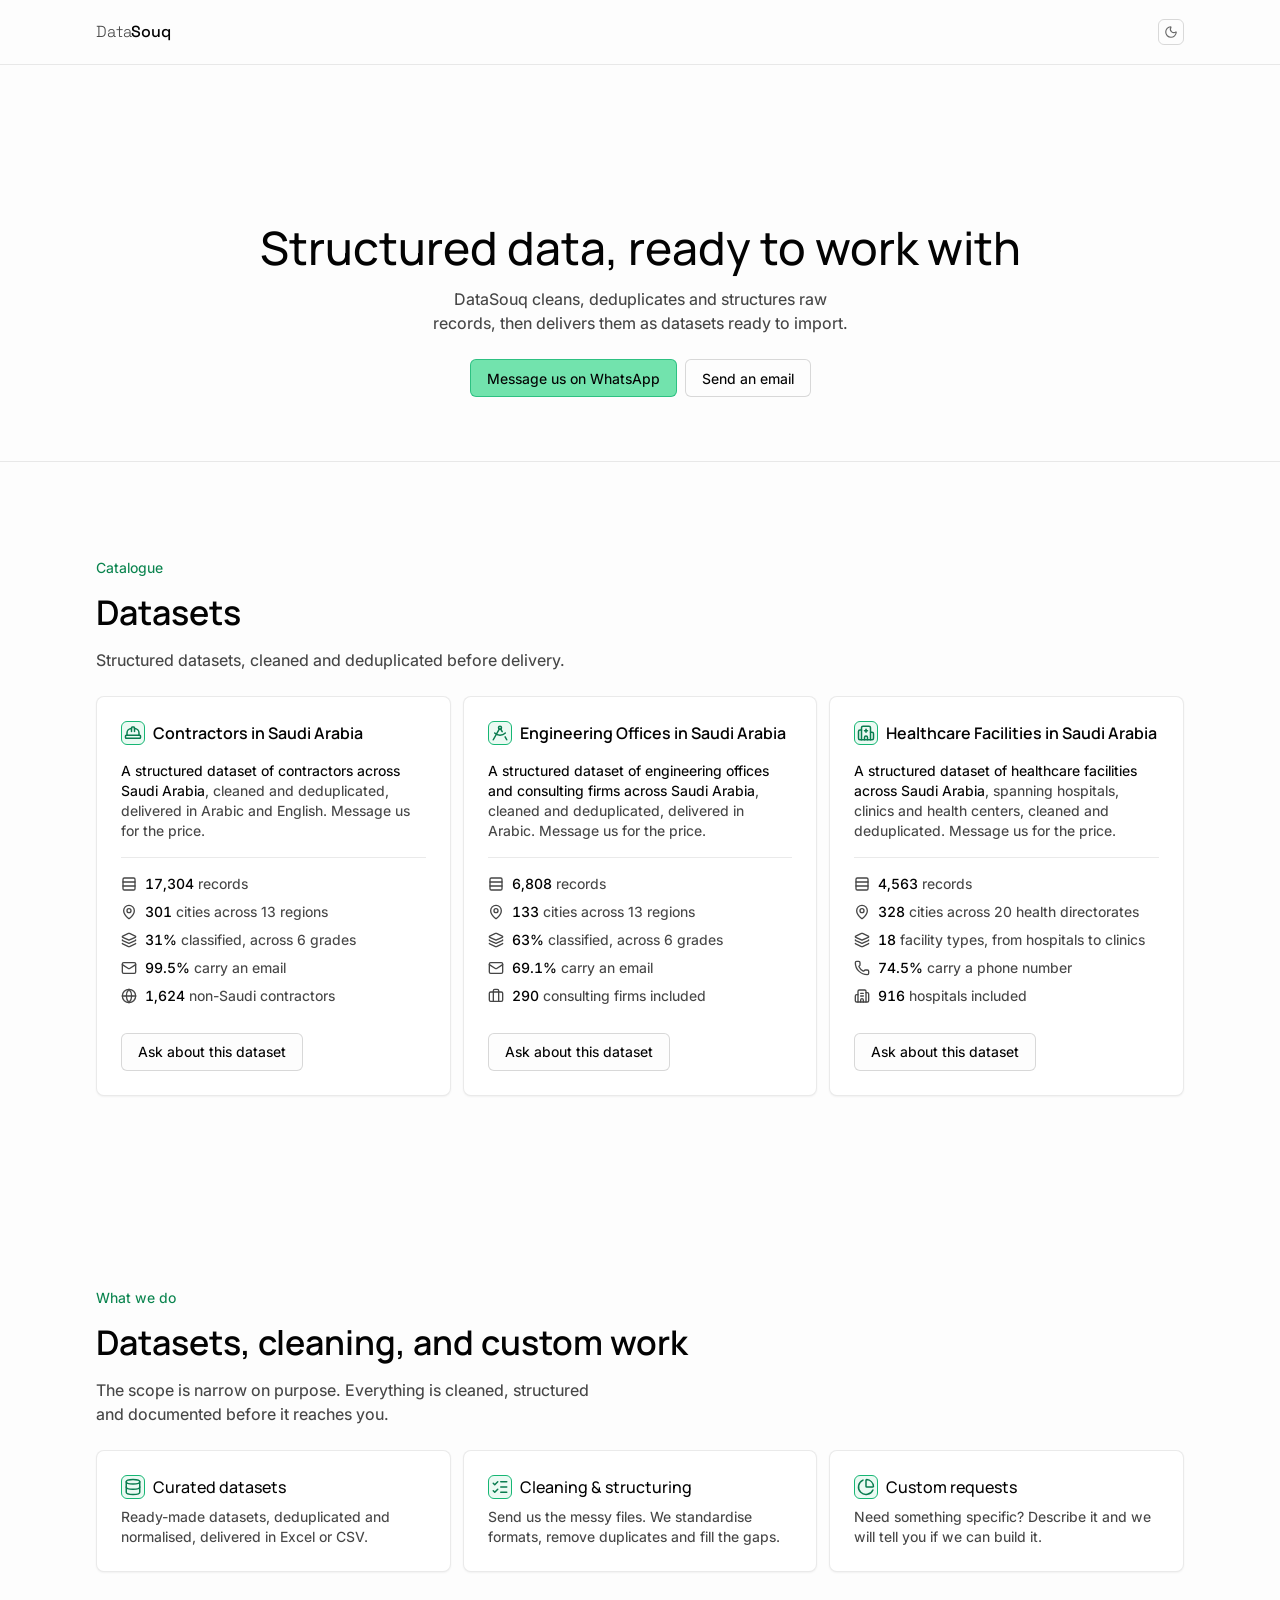
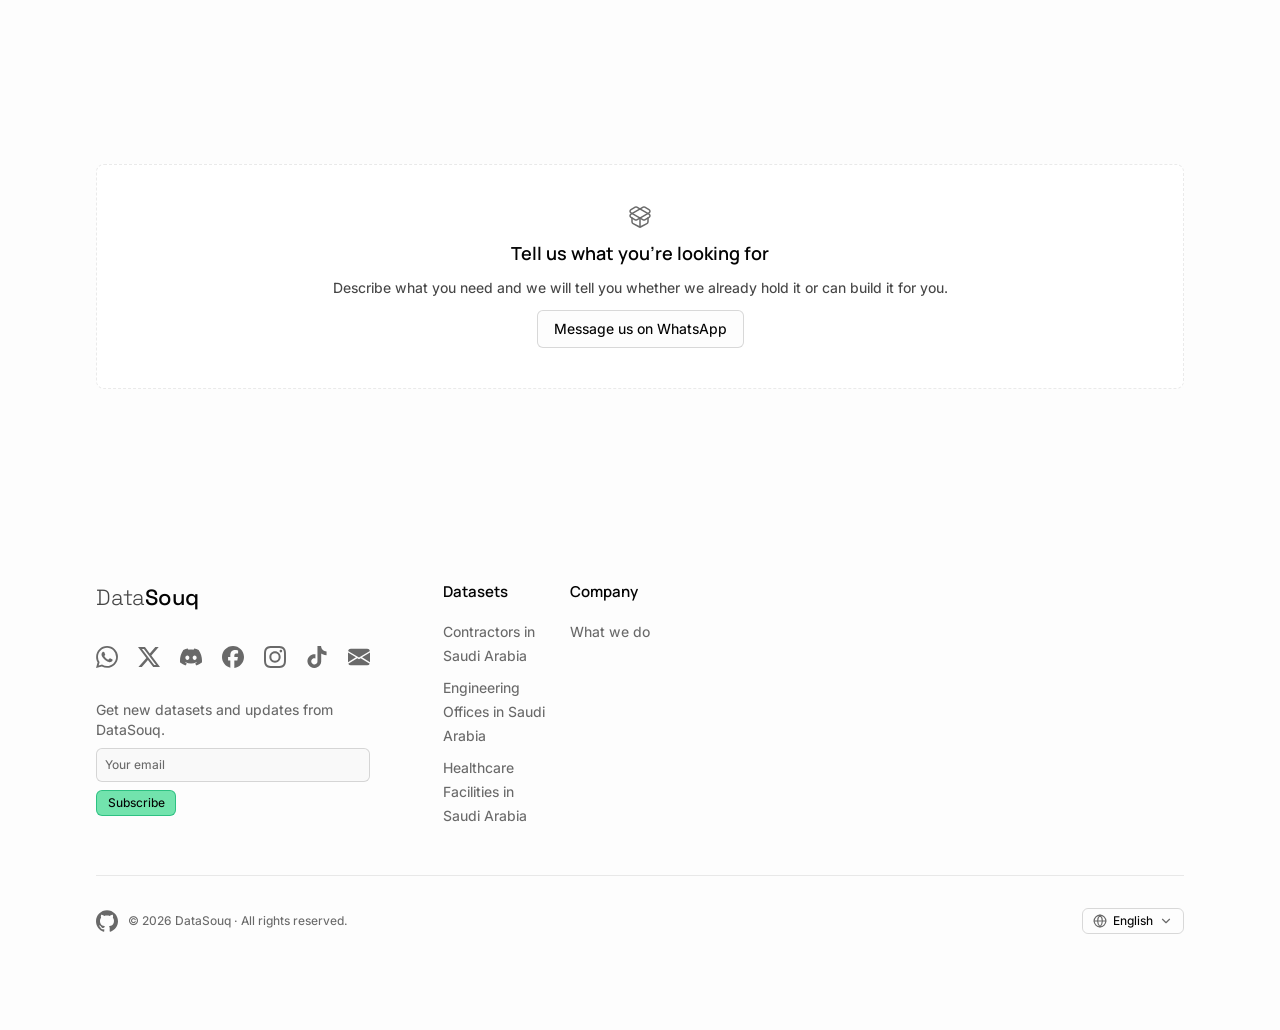
==== commit a1de9a7b: "Add a region map, fix the gap between chart cards, rebuild the dictionary Three things, each checked" ====
--- a/index.html
+++ b/index.html
@@ -130,9 +130,15 @@
 <!-- ============================ Nav ============================ -->
 <header class="nav">
   <div class="container nav__inner">
-    <!-- The theme control leads the bar, pinned to its left edge. .nav__inner
-         is direction: ltr, so "left" here is the physical side and it stays
-         put when the page turns over into Arabic. -->
+    <!-- Wordmark: one word, two weights. The break between "Data" and "Souq"
+         is carried by weight and tone, not by a space or a separator. -->
+    <a class="brand" href="#top" tabindex="0" lang="en" aria-label="DataSouq — home"
+       ><span class="brand__data">Data</span><span class="brand__souq">Souq</span></a>
+
+    <!-- The theme control closes the bar, held at its right edge by an auto
+         margin. .nav__inner is direction: ltr, so that edge is the physical
+         one and the control does not cross the bar when the page turns over
+         into Arabic. -->
     <button class="ctl ctl--icon" id="theme-toggle" tabindex="0" aria-label="Toggle theme">
       <!-- Lucide: sun -->
       <svg class="icon-sun" viewBox="0 0 24 24" fill="none" stroke="currentColor" stroke-width="2" stroke-linecap="round" stroke-linejoin="round" aria-hidden="true">
@@ -151,11 +157,6 @@
         <path d="M20.985 12.486a9 9 0 1 1-9.473-9.472c.405-.022.617.46.402.803a6 6 0 0 0 8.268 8.268c.344-.215.825-.004.803.401"/>
       </svg>
     </button>
-
-    <!-- Wordmark: one word, two weights. The break between "Data" and "Souq"
-         is carried by weight and tone, not by a space or a separator. -->
-    <a class="brand" href="#top" tabindex="0" lang="en" aria-label="DataSouq — home"
-       ><span class="brand__data">Data</span><span class="brand__souq">Souq</span></a>
   </div>
 </header>
 
--- a/assets/css/styles.css
+++ b/assets/css/styles.css
@@ -928,14 +928,17 @@
 /* One child now — the wordmark. The 12px gap that used to separate it from the
    controls went with them; flex and align-items are what still earn their
    place, centring the wordmark in a 65px bar. */
-/* Two children now — the theme control and the wordmark, in that order. The
-   12px gap is the one the controls used when they sat here before.
-
-   direction: ltr is what pins the theme control to the left: it is set on
-   this row for the wordmark's sake (a logo lockup never mirrors), and it
-   holds the control's side steady through a language switch as a
-   consequence. Without it the button would cross the bar in Arabic, which is
-   exactly what it must not do. */
+/* Two children now — the wordmark and the theme control, one at each end.
+
+   direction: ltr is what pins them there: it is set on this row for the
+   wordmark's sake (a logo lockup never mirrors), and it holds both sides
+   steady through a language switch as a consequence. Without it the control
+   would cross the bar in Arabic, which is exactly what it must not do.
+
+   The auto margin is what carries the control to the far edge; there are two
+   children and no third, so justify-content: space-between would do the same
+   thing today and quietly stop doing it the moment anything else joins the
+   row. */
 .nav__inner {
   height: 100%;
   display: flex;
@@ -943,6 +946,7 @@
   gap: 12px;
   direction: ltr;
 }
+.nav__inner #theme-toggle { margin-left: auto; }
 
 /* Wordmark. One word set in two weights of Space Grotesk: "Data" light and
    muted, "Souq" medium and full contrast. No mark, no space, no separator —
@@ -1987,13 +1991,22 @@
    rather than 700. Worth it here — the value is printed at the end of every
    bar, so precision does not rest on the bar's length. */
 .charts { column-gap: 12px; }
-.chart { break-inside: avoid; margin-bottom: 12px; }
 @media (min-width: 900px) {
   .charts { column-count: 2; }
 }
 
+/* The 12px below each card is the gap between cards stacked in a column, and
+   it matches .charts' own column-gap and the 12px .cards uses between the
+   catalogue's cards — one rhythm for every card grid on the site.
+
+   It belongs in THIS rule and not beside break-inside above, which is where
+   it was: `margin: 0` here is later in the source at the same specificity, so
+   it silently won and the cards sat flush against each other with no gap at
+   all. A figure's default margin is what `margin: 0` was there to clear, so
+   the shorthand stays and carries the 12px itself. */
 .chart {
-  margin: 0;
+  margin: 0 0 12px;
+  break-inside: avoid;
   padding: 20px;
   background: var(--card);
   border: 1px solid var(--border);
@@ -2097,6 +2110,52 @@
   border-end-end-radius: 4px;
 }
 
+/* The map. Colour is the value channel here and nowhere else on this page,
+   so it is the one chart that carries a scale legend.
+
+   The borders between regions are drawn in the card colour, not in a border
+   tone: the same rule the bars follow, where white does the separating and a
+   stroke would add ink that is not data. At this size a 1.5-unit stroke on a
+   1000-unit viewBox paints well under a pixel, which is what keeps thirteen
+   shapes reading as one country rather than thirteen outlined tiles.
+
+   The SVG is left to scale with its box; it carries no fixed height, so the
+   viewBox's own aspect ratio decides how tall the card gets. */
+.map {
+  display: block;
+  width: 100%;
+  height: auto;
+  margin-bottom: 14px;
+}
+.map__region {
+  stroke: var(--card);
+  stroke-width: 1.5;
+  stroke-linejoin: round;
+  transition: opacity 0.15s var(--ease);
+}
+/* Hovering lifts one region out of the ramp without recolouring it — the
+   shade still means what the legend says it means. */
+.map:hover .map__region { opacity: 0.55; }
+.map .map__region:hover { opacity: 1; }
+
+/* Low to high, left to right, each band naming the range it covers. */
+.map__legend {
+  display: flex;
+  flex-wrap: wrap;
+  gap: 4px 12px;
+  font-size: var(--text-xs);
+  line-height: var(--lh-xs);
+  color: var(--muted-foreground);
+  font-variant-numeric: tabular-nums;
+}
+.map__key { display: inline-flex; align-items: center; gap: 6px; }
+.map__swatch {
+  inline-size: 10px;
+  block-size: 10px;
+  border-radius: 2px;
+  flex-shrink: 0;
+}
+
 /* The split: one bar, segmented, for "what is the share of each class".
    Reached for when one class holds most of the file — as separate bars that
    is one full-width bar and three hairlines, which answers nothing.
@@ -2149,27 +2208,59 @@
    Data dictionary
    ========================================================================== */
 
+/* One grid for the whole table, with the rows as subgrid — the same
+   mechanism the charts use, and for the same reason: the field column has to
+   size itself to the longest name ONCE and every row has to share that
+   width. As a grid per row it was a flat 0.28fr, which handed
+   `organization_mobile_number` and `row` the same 224px and left most rows
+   with a gap of nothing between the name and what it means.
+
+   fit-content(26%) takes the width the longest identifier needs and stops
+   there, so a name like `row` sits right beside its description. */
 .dict {
+  display: grid;
+  grid-template-columns: 1fr;
   border: 1px solid var(--border);
   border-radius: var(--radius-lg);
   overflow: hidden;
   background: var(--card);
 }
-.dict__row {
+.dict__row,
+.dict__head {
   display: grid;
-  grid-template-columns: 1fr;
+  grid-template-columns: subgrid;
+  grid-column: 1 / -1;
   gap: 4px;
   padding: 14px 16px;
   border-bottom: 1px solid var(--border);
 }
 .dict__row:last-child { border-bottom: 0; }
 
+/* A header row, because the two halves of a row are a name and a meaning and
+   nothing said so. It also gives the table the same shape the design
+   system's own Table has: a muted caption row in the small size, over rows
+   separated by a hairline. */
+.dict__head {
+  font-size: var(--text-xs);
+  line-height: var(--lh-xs);
+  color: var(--tertiary-foreground);
+  background: var(--muted);
+  padding-block: 10px;
+}
+
 @media (min-width: 768px) {
-  .dict__row {
-    grid-template-columns: minmax(0, 0.28fr) minmax(0, 1fr);
-    gap: 16px;
-    align-items: baseline;
-  }
+  .dict { grid-template-columns: fit-content(26%) minmax(0, 1fr); }
+  .dict__row,
+  .dict__head { gap: 16px; align-items: baseline; }
+}
+
+/* Without subgrid every row keeps its own two tracks. They stop tracking the
+   longest name across the table, but the columns still line up, which is the
+   part that matters. */
+@supports not (grid-template-columns: subgrid) {
+  .dict { display: block; }
+  .dict__row,
+  .dict__head { grid-template-columns: minmax(0, 0.26fr) minmax(0, 1fr); }
 }
 
 /* The field name is the literal column header a buyer will see in the file,
@@ -2178,14 +2269,20 @@
 
    Set in the sans, not a mono face: this page follows the same call the card
    titles already made upstream-versus-here — supabase's own CardTitle is
-   `text-xs font-mono`, and this build ships no mono companion, so weight and
-   the brand tone carry the "this is an identifier" signal instead of a
-   second family loaded for one column. */
+   `text-xs font-mono`, and this build ships no mono companion, so weight
+   carries the "this is an identifier" signal instead of a second family
+   loaded for one column.
+
+   It took --brand-text until the table had 27 rows of it, at which point the
+   accent was doing nothing but shouting: the brand tone is for the things a
+   reader can act on, and these are labels. --foreground at 500 against a
+   --muted-foreground description is the contrast that actually orders the
+   row — the name is the anchor, and it was the smallest, palest thing in it. */
 .dict__field {
-  font-size: var(--text-xs);
+  font-size: var(--text-sm);
   line-height: var(--lh-sm);
   font-weight: 500;
-  color: var(--brand-text);
+  color: var(--foreground);
   overflow-wrap: anywhere;
   /* Column names are ASCII identifiers even in the Arabic view, so they are
      pinned LTR — otherwise a name ending in a digit or underscore reorders. */
@@ -2196,12 +2293,17 @@
 .dict__desc {
   font-size: var(--text-sm);
   line-height: var(--lh-sm);
+  color: var(--muted-foreground);
   margin: 0;
 }
+
+/* The values a column takes, which the file's own dictionary carries in a
+   third column. Kept under the description rather than beside it: some of
+   them run to a paragraph, and a third track would squeeze both. */
 .dict__notes {
   font-size: var(--text-xs);
   line-height: var(--lh-xs);
-  color: var(--muted-foreground);
+  color: var(--tertiary-foreground);
   margin: 4px 0 0;
 }
 
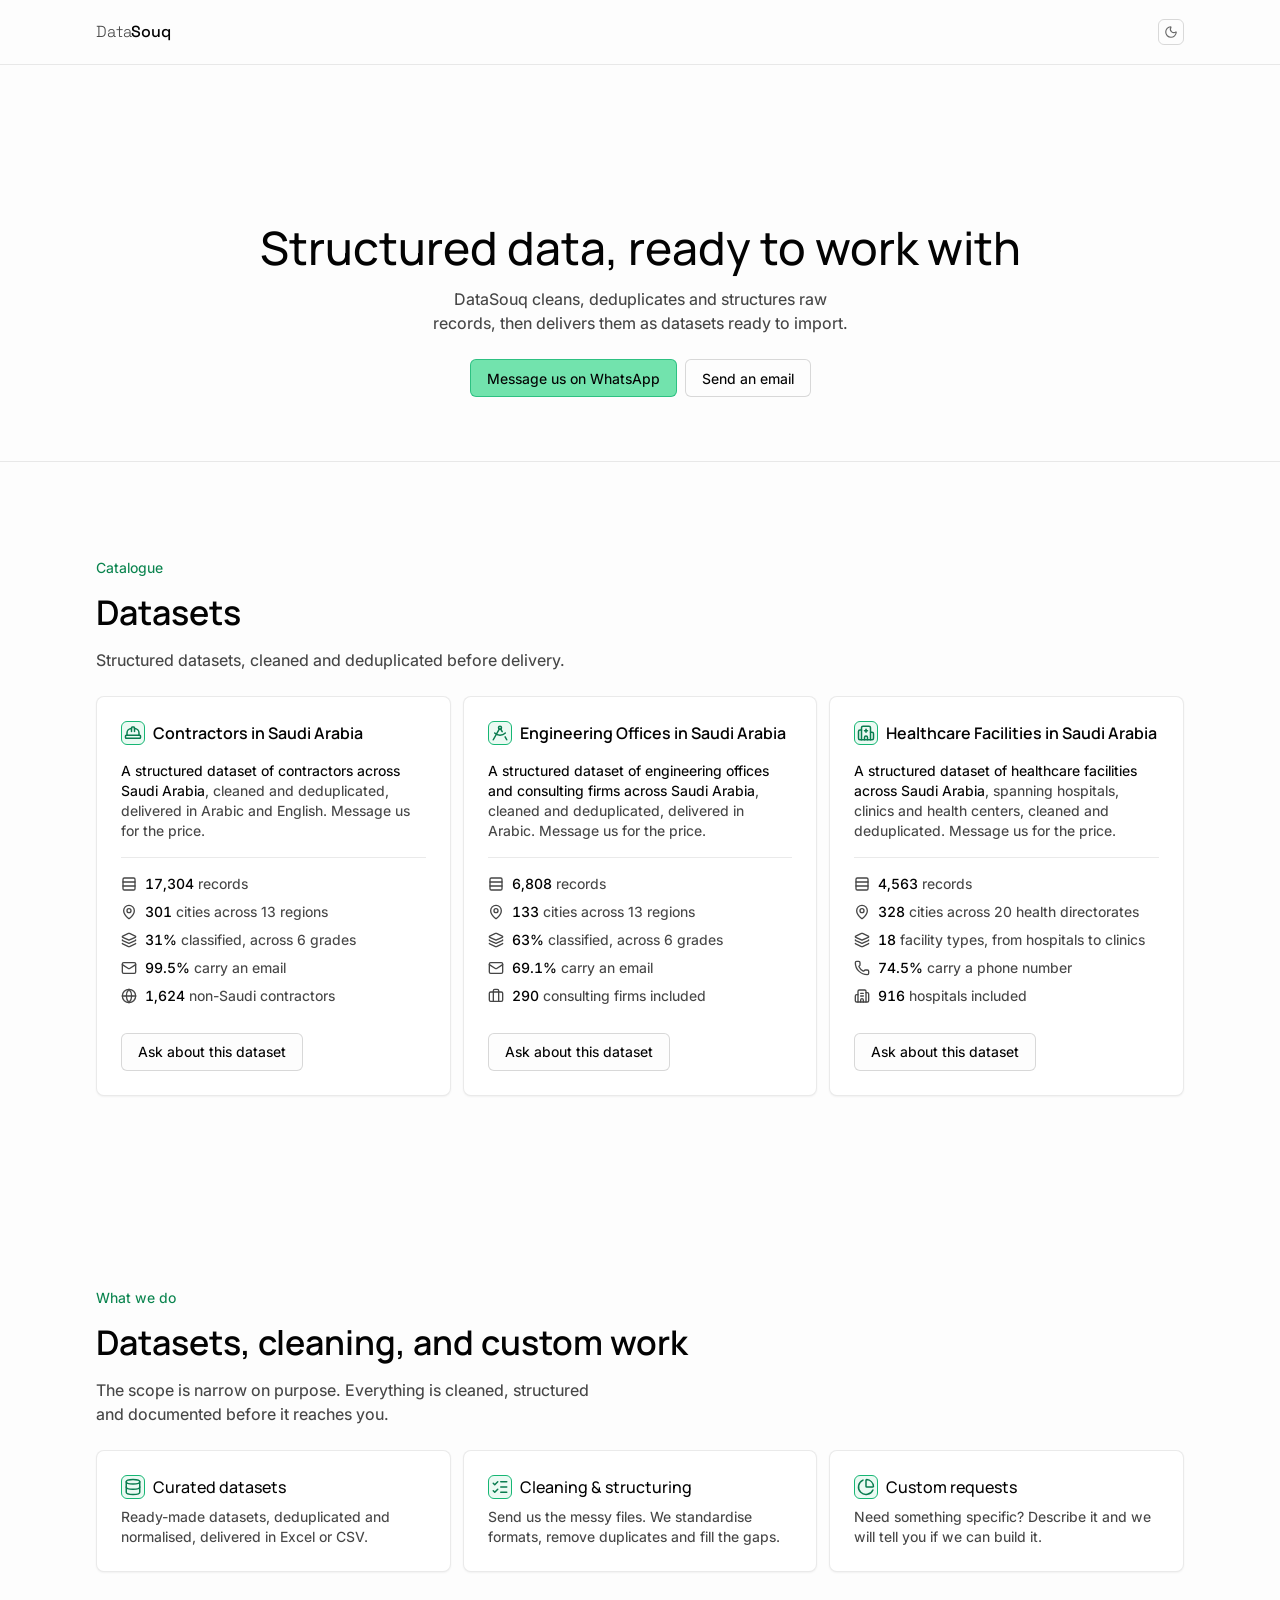
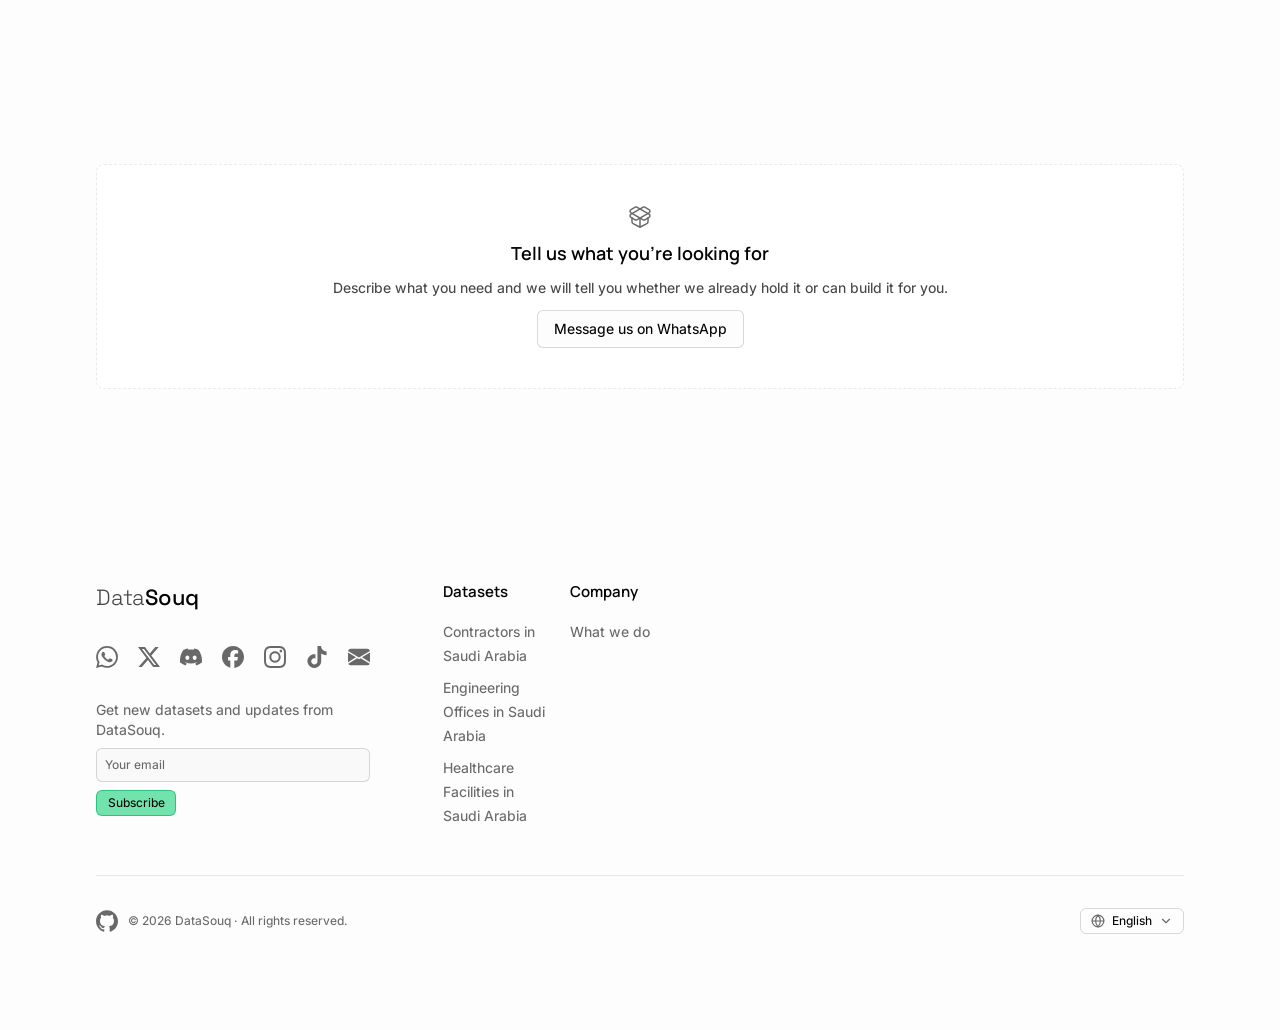
==== commit 463856f8: "Fix the language trigger's width so switching languages doesn't resize it Measured before touching a" ====
--- a/index.html
+++ b/index.html
@@ -175,7 +175,7 @@
       <p class="hero__lead" data-i18n="heroLead">DataSouq cleans, deduplicates and structures raw records, then delivers them as datasets ready to import.</p>
 
       <div class="hero__cta">
-        <a class="btn btn--primary" data-wa href="https://wa.me/@mbi.group" target="_blank"
+        <a class="btn btn--primary" data-wa href="https://wa.me/@datasouq" target="_blank"
            rel="noopener noreferrer" tabindex="0" data-i18n="ctaContact">Message us on WhatsApp</a>
         <a class="btn btn--default" href="mailto:mbi.datasouq@gmail.com"
            tabindex="0" data-i18n="ctaEmail">Send an email</a>
@@ -216,7 +216,7 @@
       <noscript>
         <p class="card__body">This page needs JavaScript to list our datasets. Message us and we'll tell you what's available.</p>
         <div class="hero__cta">
-          <a class="btn btn--primary" href="https://wa.me/@mbi.group" target="_blank" rel="noopener noreferrer">Message us on WhatsApp</a>
+          <a class="btn btn--primary" href="https://wa.me/@datasouq" target="_blank" rel="noopener noreferrer">Message us on WhatsApp</a>
           <a class="btn btn--default" href="mailto:mbi.datasouq@gmail.com">Send an email</a>
         </div>
       </noscript>
@@ -304,7 +304,7 @@
         <h2 data-i18n="soonTitle">Tell us what you're looking for</h2>
         <p data-i18n="soonBody">Describe what you need and we will tell you whether we already hold it or can build it for you.</p>
         <div class="panel__actions">
-          <a class="btn btn--default" data-wa href="https://wa.me/@mbi.group" target="_blank"
+          <a class="btn btn--default" data-wa href="https://wa.me/@datasouq" target="_blank"
              rel="noopener noreferrer" tabindex="0" data-i18n="ctaContact">Message us on WhatsApp</a>
         </div>
       </div>
@@ -339,7 +339,7 @@
              not at a way to reach us, so it sits with the copyright below. -->
         <div class="footer__social">
           <span class="sr-only" role="status" aria-live="polite" id="copy-status"></span>
-      <a class="social" data-wa href="https://wa.me/@mbi.group" target="_blank" rel="noopener noreferrer"
+      <a class="social" data-wa href="https://wa.me/@datasouq" target="_blank" rel="noopener noreferrer"
          tabindex="0" aria-label="WhatsApp" title="WhatsApp">
         <!-- Custom fill-only icon: WhatsApp is a brand logo, not in Lucide -->
         <svg viewBox="0 0 24 24" fill="none" stroke="none" aria-hidden="true">
@@ -514,7 +514,7 @@
               <path d="M12 2a14.5 14.5 0 0 0 0 20 14.5 14.5 0 0 0 0-20"/>
               <path d="M2 12h20"/>
             </svg>
-            <span id="lang-current">English</span>
+            <span class="langpicker__label" id="lang-current">English</span>
             <!-- Lucide: chevron-down -->
             <svg class="langpicker__chevron" viewBox="0 0 24 24" fill="none" stroke="currentColor" stroke-width="2" stroke-linecap="round" stroke-linejoin="round" aria-hidden="true">
               <path d="m6 9 6 6 6-6"/>
--- a/assets/css/styles.css
+++ b/assets/css/styles.css
@@ -1028,10 +1028,31 @@
    edge to track here. */
 .langpicker { position: relative; display: inline-flex; }
 
-/* Wider than a .ctl icon button because it carries a word; the word is the
-   endonym — "English", "العربية" — so its width changes with the language and
-   the control is left to size itself rather than being pinned. */
+/* Wider than a .ctl icon button because it carries a word — the endonym,
+   "English" or "العربية". The BUTTON no longer sizes itself to that word: it
+   used to, and switching language visibly narrowed it, 103px to 90px
+   measured, because "العربية" (29px) is shorter than "English" (41px) in
+   this font at this size. That 13px jump moved the chevron and the edge of
+   the pill under a control the reader had just used — the one moment they
+   are looking straight at it.
+
+   Fixed by giving the WORD a fixed box instead of the button: see
+   .langpicker__label below. The globe and the chevron then never move,
+   whichever language is live. */
 .langpicker__trigger { cursor: pointer; }
+
+/* 42px, not measured-and-left: "English" is 41.27px in this font at 12px
+   (canvas measureText, cross-checked against the rendered box), and 42
+   rounds that up by less than a pixel of slack. "العربية" is 29px, so it
+   centres in the same box with room either side rather than filling it.
+   Re-measure this if a label ever changes or a third language is added —
+   the number is the point, not the formula. */
+.langpicker__label {
+  display: inline-block;
+  inline-size: 42px;
+  text-align: center;
+  flex-shrink: 0;
+}
 .langpicker__trigger[aria-expanded="true"] { border-color: var(--tertiary-foreground); }
 
 /* The chevron turns over when the menu is open, which is the only motion in
@@ -1899,6 +1920,31 @@
 }
 .detail__missing p { color: var(--muted-foreground); margin-bottom: 20px; }
 
+/* Shown where the charts or the dictionary would be when a dataset has been
+   added to datasets.js but not yet measured. Built like a chart card so the
+   section keeps its shape — Supabase: an empty state "should provide the
+   initial state in the same presentation as the list when there is data". */
+.emptystate {
+  padding: 32px 20px;
+  background: var(--card);
+  border: 1px solid var(--border);
+  border-radius: var(--radius-lg);
+  text-align: center;
+}
+.emptystate__title {
+  font-size: var(--text-base);
+  line-height: var(--lh-base);
+  font-weight: 600;
+  margin: 0 0 6px;
+}
+.emptystate__body {
+  font-size: var(--text-sm);
+  line-height: var(--lh-sm);
+  color: var(--muted-foreground);
+  margin: 0 auto 20px;
+  max-inline-size: 60ch;
+}
+
 /* ==========================================================================
    Charts — horizontal bars, built from HTML rather than SVG
    ==========================================================================
@@ -1941,7 +1987,7 @@
       their own value would encode the length twice and spend the only free
       channel on what the bar already says.
    2. ORDINAL ramp (--chart-ramp-1..6). Categories that ARE a scale:
-      classification grades 1-6, completeness tiers A-D. The ramp carries
+      classification grades 1-6. The ramp carries
       the rung, so the reader sees the shape of the ladder even where the
       bars are sorted by it rather than by size. Off-scale values —
       Unclassified, Not recorded — take --chart-null, a neutral grey,
@@ -1957,6 +2003,7 @@
   --chart-bar: #097C4F;
   --chart-track: rgba(3, 3, 3, 0.055);
   --chart-null: rgba(3, 3, 3, 0.26);
+  --dots-opacity: 0.88;
   --chart-ramp-1: #2dcc87;
   --chart-ramp-2: #27b175;
   --chart-ramp-3: #219764;
@@ -1968,6 +2015,7 @@
   --chart-bar: #2BA770;
   --chart-track: rgba(243, 246, 244, 0.06);
   --chart-null: rgba(243, 246, 244, 0.24);
+  --dots-opacity: 0.62;
   --chart-ramp-1: #afe6ce;
   --chart-ramp-2: #76d4ab;
   --chart-ramp-3: #3cbf87;
@@ -1976,23 +2024,111 @@
   --chart-ramp-6: #236d4d;
 }
 
-/* Columns, not a grid. These cards run from four rows to twenty, and a grid
-   lays them in ROWS: every card stretches to the tallest of its pair, so a
-   four-row chart beside an eighteen-row one was padded to 670px with 400 of
-   them blank. align-items: start stops the stretching but leaves the hole,
-   because the next grid row still clears the taller card.
-
-   Multi-column flows each card at its own height and packs the next one
-   directly beneath, which is what this content wants. DOM order is
-   unchanged, so the reading order a screen reader follows is still the
-   order the charts were written in; break-inside keeps a card whole.
-
-   The trade is track width: two columns give each bar about 310px to run in
-   rather than 700. Worth it here — the value is printed at the end of every
-   bar, so precision does not rest on the bar's length. */
+/* One column, always. There was a two-column layout above 900px — this
+   used `column-count: 2` rather than grid specifically to avoid stretching
+   every card to the tallest in its row (a four-row chart beside an
+   eighteen-row one was padded to 670px, 400 of it blank). Two cards side by
+   side read as a comparison between them, which most adjacent pairs here do
+   not intend — "Records by region" beside "Top 10 cities" is two unrelated
+   answers, not two halves of one. **House** — reversed at the reader's
+   request; see rule 7.3.
+
+   `column-gap` stays: inert at one column, harmless to leave, and the
+   number to restore first if this is ever revisited. `break-inside: avoid`
+   on `.chart` (below) is what actually keeps a card whole; multi-column
+   layout itself no longer does anything a plain block stack would not. */
 .charts { column-gap: 12px; }
+
+/* Groups, because seven cards in one flow have no hierarchy and nothing to
+   separate them.
+
+   Carbon's dashboard page is the source for both halves of this. On order:
+   "Place the most important at the top of the page and follow the F-pattern
+   for the remaining elements, finishing with the least important
+   information." On the space between them: white space "either sets elements
+   apart or brings them together to distinguish a point's priority" — so the
+   gap between two groups is deliberately larger than the 12px between two
+   cards, and that difference is the whole mechanism. Cards that touch belong
+   together; groups that stand apart do not.
+
+   Which charts land in which group is decided in
+   tools/build_dataset_details.py, not here: it is a judgement about the data,
+   and it belongs with the data. */
+.chartgroup + .chartgroup { margin-top: 40px; }
+
+/* A quiet label. It names the group without competing with the section's own
+   h2 above it — same size and tone as the eyebrow that heads each section,
+   which is the established way this page labels a band of content. */
+.chartgroup__title {
+  font-size: var(--text-xs);
+  line-height: var(--lh-xs);
+  font-weight: 500;
+  color: var(--muted-foreground);
+  margin: 0 0 2px;
+}
+
+/* The line Supabase pairs with every section title. Same size and colour as
+   the title — it is the same voice continuing, not a second level. */
+.chartgroup__note {
+  font-size: var(--text-xs);
+  line-height: var(--lh-xs);
+  color: var(--muted-foreground);
+  margin: 0 0 12px;
+  max-inline-size: 58ch;
+}
+
+/* The map no longer needs to span anything: every chart is already full
+   width (see .charts above), so the map has no more area than a bar chart
+   has by virtue of the column layout alone. Its size cap (620px, below)
+   carries the hierarchy on its own now — capped and centred rather than
+   filling the row, which is still what keeps the drawing at a sensible
+   height (left uncapped it comes out 880px tall) without it needing a
+   column count to be capped AGAINST. `column-span: all` was removed here:
+   spanning all columns of a one-column layout was already a no-op, and
+   leaving it in would have described a page that no longer exists. */
 @media (min-width: 900px) {
-  .charts { column-count: 2; }
+  /* Drawing and legend side by side. Stacked, the legend sat under a centred
+     drawing with the span's width empty on both flanks — the card had asked
+     for the full row and then used a third of it. Beside the drawing the
+     legend reads as part of the same figure and the flanks shrink.
+
+     Carbon's consistency rule ("legends in the same position relative to the
+     charting area") stays satisfied: this is the page's only legend. The
+     split's swatch list is a key, not a legend — it carries label, share and
+     count, so it is a readout of the bar above it. Rule 6.3 keeps the two
+     apart, and rule 7.7 records the position.
+
+     The pair is capped and centred rather than stretched. The drawing's
+     height follows its width, and left to fill the row it came out 880px
+     tall — not hierarchy but a map eating the page. 780px puts the drawing
+     near the 560px that reads well and gives the legend its column. */
+  .chart--map .map__wrap {
+    display: flex;
+    align-items: center;
+    gap: 32px;
+    inline-size: fit-content;
+    max-inline-size: 100%;
+    margin-inline: auto;
+  }
+  /* A fixed drawing width, not a flexible one. Flexible, the drawing was
+     whatever the legend left it: the choropleth's legend grew from 91px to
+     271px when it started naming regions and the map shrank from 657 to 477
+     in the same edit, while the dot map beside it kept its width. Two maps
+     on the same site at two sizes for no reason the reader can see is
+     exactly what Carbon's "all charts should use the same layout" is about.
+     620 is the widest that keeps the country under ~510px tall. */
+  .chart--map .map {
+    flex: 0 0 auto;
+    inline-size: 620px;
+    max-inline-size: none;
+    margin-block-end: 0;
+  }
+  /* One key per line, low band at the top, so the column reads as a scale. */
+  .chart--map .map__legend {
+    flex: 0 0 auto;
+    flex-direction: column;
+    gap: 10px;
+  }
 }
 
 /* The 12px below each card is the gap between cards stacked in a column, and
@@ -2012,18 +2148,74 @@
   border: 1px solid var(--border);
   border-radius: var(--radius-lg);
 }
-.chart__head { margin-bottom: 16px; }
+/* Heading on one side, metric on the other, note across the bottom — which
+   is Supabase's ChartHeader (a title beside a ChartMetric) with our note
+   under it. The metric never wraps under the heading on a narrow card
+   because it is a short number; `align-items: baseline` sits it on the same
+   line as the title rather than floating above it. */
+.chart__head {
+  display: grid;
+  grid-template-columns: minmax(0, 1fr) auto;
+  align-items: baseline;
+  column-gap: 16px;
+  margin-bottom: 16px;
+}
+.chart__heading { min-inline-size: 0; }
+
+/* The subject, so a page of findings can still be scanned for one chart. */
+.chart__kicker {
+  font-size: var(--text-xs);
+  line-height: var(--lh-xs);
+  color: var(--muted-foreground);
+  margin: 0 0 2px;
+}
 .chart__title {
   font-size: var(--text-base);
   line-height: var(--lh-base);
   font-weight: 600;
-  margin: 0 0 4px;
-}
+  margin: 0;
+  text-wrap: balance;
+}
+
+/* Supabase's ChartMetric: the value large, its label small underneath,
+   aligned to the end of the header. */
+.chart__metric {
+  margin: 0;
+  text-align: end;
+  white-space: nowrap;
+  font-variant-numeric: tabular-nums;
+}
+.chart__metric-value {
+  display: block;
+  font-size: var(--text-base);
+  line-height: var(--lh-base);
+  font-weight: 600;
+}
+.chart__metric-label {
+  display: block;
+  font-size: var(--text-xs);
+  line-height: var(--lh-xs);
+  color: var(--muted-foreground);
+}
+
+/* Capped at 80 characters. Uncapped, the note under the full-width map card
+   ran 1,031px at 12px — 180 characters a line, where the comfortable range
+   is 45 to 75 and WCAG 1.4.8 stops at 80. Every other note on the page was
+   already inside that by accident of sitting in a column; the map's was the
+   one the full-width span broke.
+
+   58ch, not 80ch: `ch` is the width of a "0", and a "0" is wider than the
+   average letter, so 80ch measured out at 107 real characters. 58ch lands
+   on 78. The number is calibrated against this font at this size, which is
+   why it is written down rather than guessed at again later. */
 .chart__note {
   font-size: var(--text-xs);
   line-height: var(--lh-xs);
   color: var(--muted-foreground);
   margin: 0;
+  grid-column: 1 / -1;
+  padding-block-start: 8px;
+  max-inline-size: 58ch;
 }
 
 /* ONE grid for the whole chart, not a grid per row — the three columns have
@@ -2121,11 +2313,20 @@
 
    The SVG is left to scale with its box; it carries no fixed height, so the
    viewBox's own aspect ratio decides how tall the card gets. */
+/* The cap lives HERE, not only inside the 900px query where it started.
+   Between 768 and 899 the card is already full width but the two-column
+   query has not fired, so the drawing had nothing stopping it: 663x544 at a
+   768px viewport and 755x619 at 860px — both TALLER than the 657x539 it
+   gets at 1280px, which is the opposite of what a smaller screen wants.
+   Above 900px .map__wrap overrides this and lets the drawing take the width
+   the legend leaves it. */
 .map {
   display: block;
   width: 100%;
+  max-inline-size: 560px;
   height: auto;
-  margin-bottom: 14px;
+  margin-block-end: 14px;
+  margin-inline: auto;
 }
 .map__region {
   stroke: var(--card);
@@ -2137,6 +2338,44 @@
    shade still means what the legend says it means. */
 .map:hover .map__region { opacity: 0.55; }
 .map .map__region:hover { opacity: 1; }
+
+/* The dot map. The country is drawn first as a quiet ground and the dots
+   sit on top of it: without the outline the shape of the place — which is
+   the only reason a map beats a ranked list — is left to be inferred from
+   where the dots stop.
+
+   The ground is a flat fill, not a ramp. It carries no value at all here;
+   its whole job is to say "this is Saudi Arabia" and then get out of the
+   way, so it takes the same neutral the off-scale bars take. */
+.dots__ground {
+  fill: var(--chart-track);
+  stroke: var(--border);
+  stroke-width: 1;
+  stroke-linejoin: round;
+}
+
+/* Partly transparent so overlap reads as density: two dots on top of each
+   other are darker than one, which is what a dot map is for in a city.
+
+   The opacity differs by theme because the same 0.55 does not mean the same
+   thing on the two cards. Rule 4.5 wants a mark at 3:1 against its surface,
+   and a LONE dot is the worst case: at 0.55 the light bar (#097C4F blending
+   toward white) fell to 1.80:1 while the dark one (#2BA770 blending toward
+   near-black) still measured 3.44:1. Solved rather than nudged — light
+   needs at least 0.824 to clear 3:1 and dark only 0.452, so 0.88 and 0.62
+   give both a margin (3.48:1 and 3.62:1). Density then rides mostly on the
+   radius, which is fine: that is the channel FT prescribes for totals. */
+.dots__dot {
+  fill: var(--chart-bar);
+  fill-opacity: var(--dots-opacity);
+}
+.dots__key { display: inline-flex; align-items: center; gap: 6px; }
+.dots__swatch {
+  inline-size: 18px;
+  block-size: 18px;
+  flex-shrink: 0;
+  overflow: visible;
+}
 
 /* Low to high, left to right, each band naming the range it covers. */
 .map__legend {
@@ -2148,12 +2387,23 @@
   color: var(--muted-foreground);
   font-variant-numeric: tabular-nums;
 }
-.map__key { display: inline-flex; align-items: center; gap: 6px; }
+/* align-items: start, not center: a band can hold two or three regions and
+   the swatch belongs beside the FIRST line of them, not floating against the
+   middle of a wrapped block. */
+.map__key { display: flex; align-items: start; gap: 6px; }
+
+/* The places in one band. Each name keeps its count next to it and the pair
+   never breaks across lines — a region separated from its figure is worse
+   than no figure. */
+.map__places { display: flex; flex-wrap: wrap; gap: 2px 10px; }
+.map__place { white-space: nowrap; }
+.map__place b { font-weight: 500; color: var(--foreground); font-variant-numeric: tabular-nums; }
 .map__swatch {
   inline-size: 10px;
   block-size: 10px;
   border-radius: 2px;
   flex-shrink: 0;
+  margin-block-start: 3px;
 }
 
 /* The split: one bar, segmented, for "what is the share of each class".
@@ -2199,7 +2449,7 @@
 .split__name { color: var(--muted-foreground); overflow-wrap: anywhere; }
 .split__share { font-weight: 500; font-variant-numeric: tabular-nums; }
 .split__count {
-  color: var(--tertiary-foreground);
+  color: var(--muted-foreground);
   font-variant-numeric: tabular-nums;
   white-space: nowrap;
 }
@@ -2240,10 +2490,16 @@
    nothing said so. It also gives the table the same shape the design
    system's own Table has: a muted caption row in the small size, over rows
    separated by a hairline. */
+/* --muted-foreground, not --tertiary-foreground, and for the reason
+   deviation 4 at the top of this file already gives: that token fails AA on
+   these surfaces. Measured in dark, composited through the translucent
+   --muted strip: 2.72:1 where 12px text needs 4.5. The same swap fixes
+   .split__count and .dict__notes, both 4.27:1 on --card. In light all three
+   already passed; dark is where the token gives out. */
 .dict__head {
   font-size: var(--text-xs);
   line-height: var(--lh-xs);
-  color: var(--tertiary-foreground);
+  color: var(--muted-foreground);
   background: var(--muted);
   padding-block: 10px;
 }
@@ -2290,11 +2546,16 @@
   unicode-bidi: isolate;
   text-align: start;
 }
+/* Same 80-character cap as the chart note, in the same calibrated `ch`: the
+   description column is 830px wide at 1280px, which ran 129 characters a
+   line. The cap stops the line, the column keeps its width — so the table
+   still fills the card and the sentence still reads. */
 .dict__desc {
   font-size: var(--text-sm);
   line-height: var(--lh-sm);
   color: var(--muted-foreground);
   margin: 0;
+  max-inline-size: 56ch;
 }
 
 /* The values a column takes, which the file's own dictionary carries in a
@@ -2303,7 +2564,7 @@
 .dict__notes {
   font-size: var(--text-xs);
   line-height: var(--lh-xs);
-  color: var(--tertiary-foreground);
+  color: var(--muted-foreground);
   margin: 4px 0 0;
 }
 
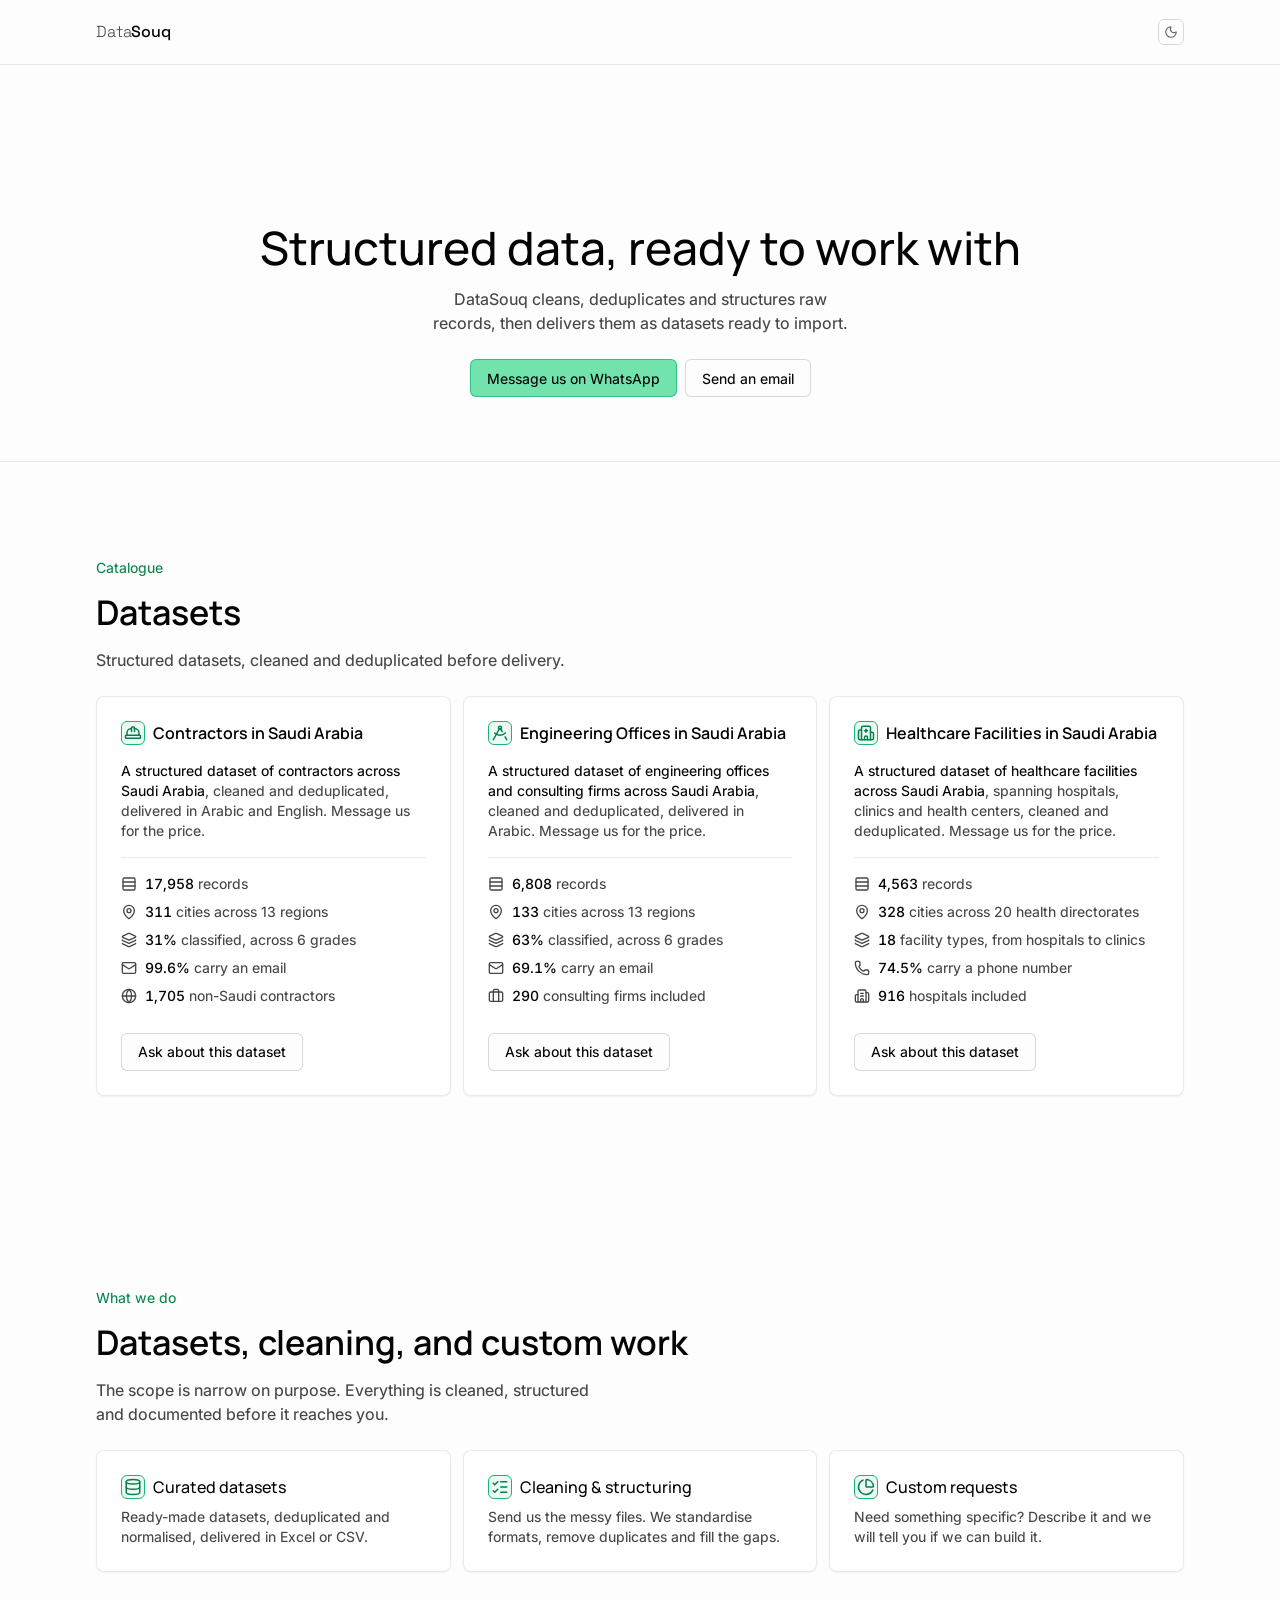
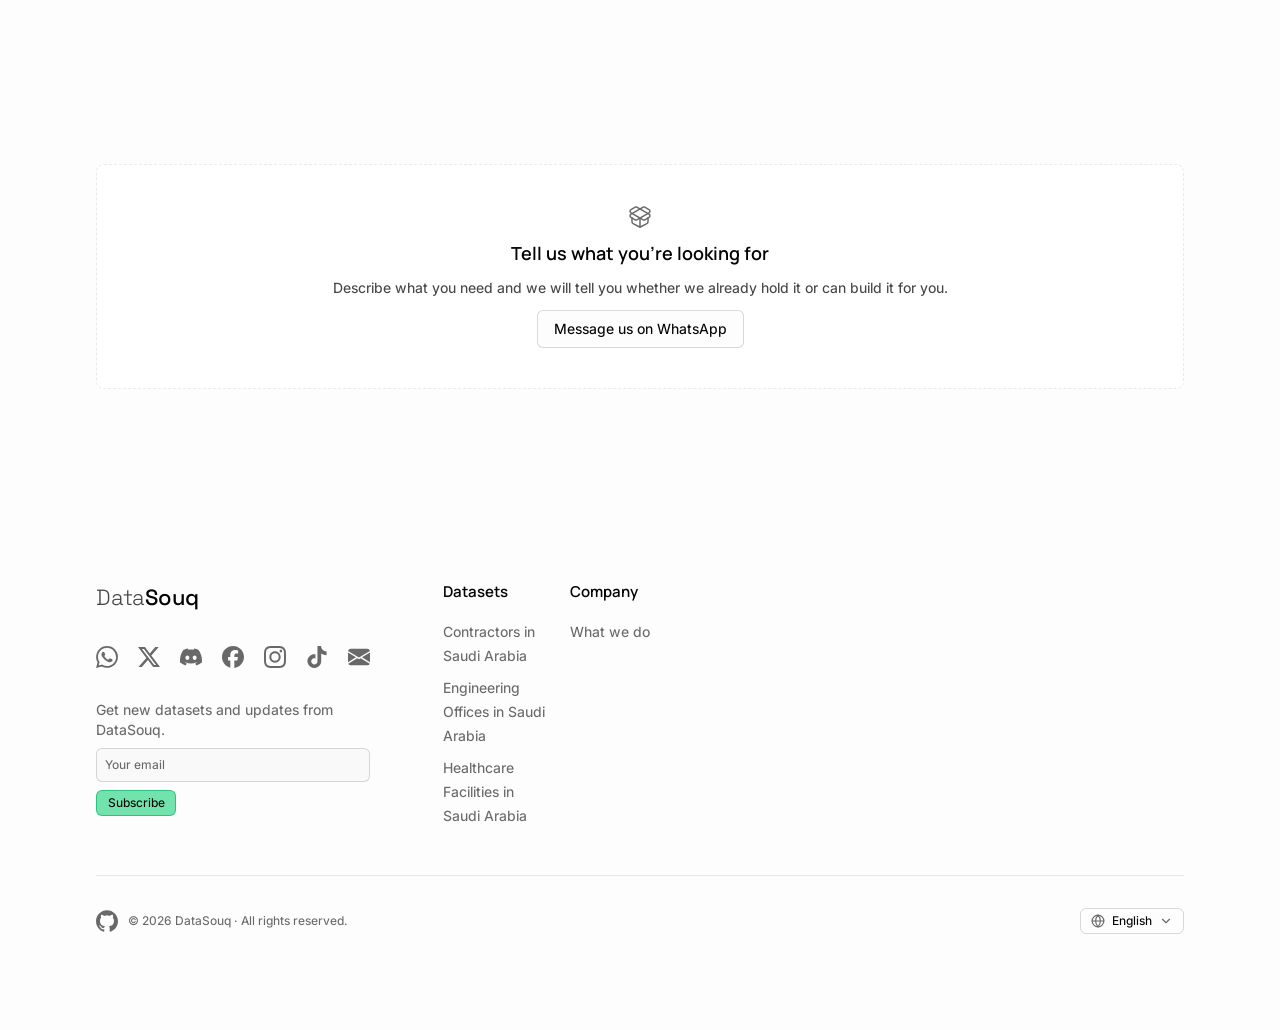
==== commit 0718d288: "Read the catalogue's figures from the build instead of hand-keeping them Every metric on a dataset c" ====
--- a/index.html
+++ b/index.html
@@ -469,7 +469,15 @@
     <div class="footer__bar">
       <!-- The source link opens this line: it points at the work the line
            claims ownership of, which is not a setting and does not belong
-           beside one. -->
+           beside one.
+
+           The line itself is pinned in English in both languages, at the
+           reader's request — no data-i18n on .footer__rights, and the year
+           is set as a plain number in site.js rather than run through
+           digits(). A copyright notice is the one sentence on the page
+           where the words are the trademark, not a translation of it; a
+           reader switching languages sees "© 2026 DataSouq · All rights
+           reserved." either way, never "جميع الحقوق محفوظة." nor "٢٠٢٦". -->
       <span class="footer__copy">
         <a class="social" href="https://github.com/datasouq" target="_blank"
            rel="noopener noreferrer" tabindex="0" aria-label="GitHub" title="GitHub">
@@ -479,7 +487,7 @@
           </svg>
         </a>
         <span>© <span id="year">2026</span> DataSouq ·
-          <span class="footer__rights" data-i18n="rights">All rights reserved.</span></span>
+          <span class="footer__rights">All rights reserved.</span></span>
       </span>
 
       <!-- The language picker is what is left at this end: the one control
@@ -550,6 +558,9 @@
      a static host with no bundler, so a global is the simplest way to share
      data between files. -->
 <script src="assets/js/icons.js"></script>
+<!-- Headline figures, measured from the delivered files by
+     tools/build_dataset_details.py. Generated - do not edit. -->
+<script src="assets/data/metrics.js"></script>
 <script src="assets/js/datasets.js"></script>
 <script src="assets/js/site.js"></script>
 </body>
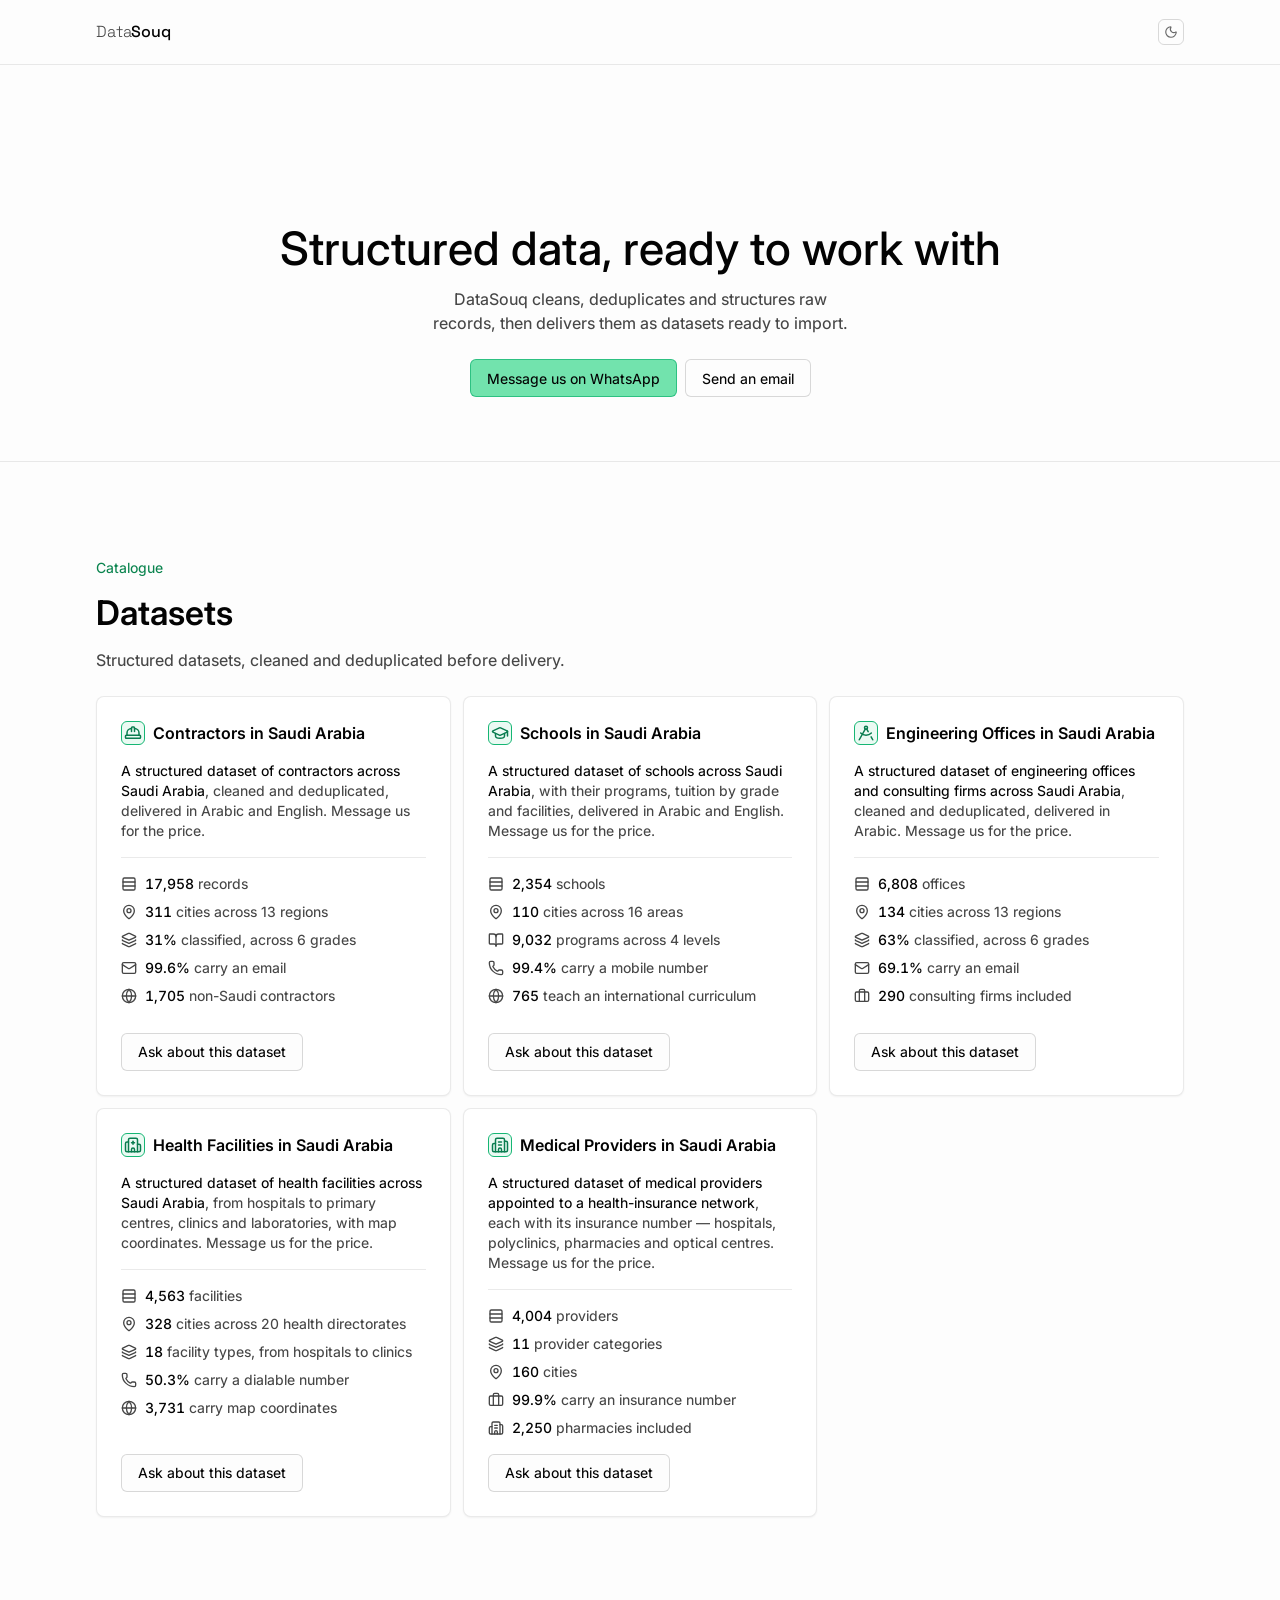
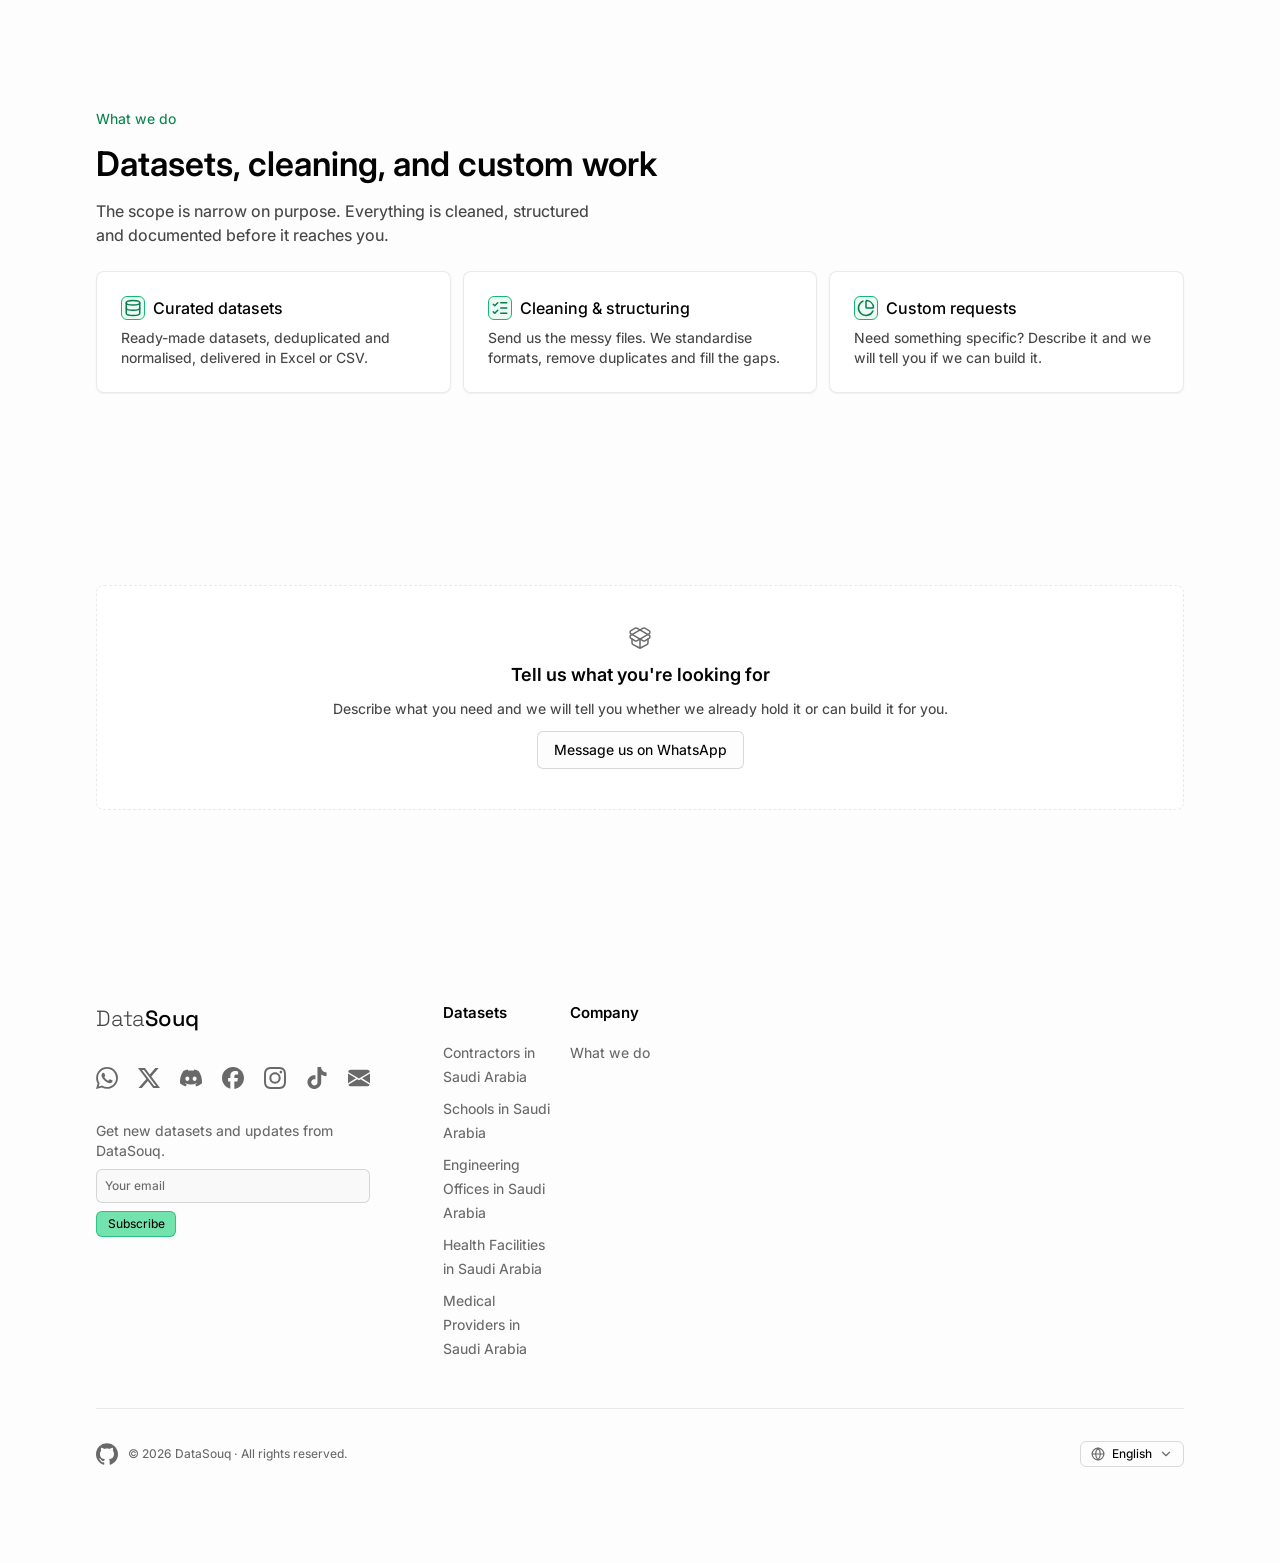
==== commit a522337f: "Drop Manrope: Inter already had the one weight it was here for Manrope was a second Latin family car" ====
--- a/index.html
+++ b/index.html
@@ -35,7 +35,7 @@
 
 <link rel="preconnect" href="https://fonts.googleapis.com">
 <link rel="preconnect" href="https://fonts.gstatic.com" crossorigin>
-<link href="https://fonts.googleapis.com/css2?family=Inter:wght@400;450;500&family=Manrope:wght@500;600&family=IBM+Plex+Sans+Arabic:wght@400;500;600&display=swap" rel="stylesheet">
+<link href="https://fonts.googleapis.com/css2?family=Inter:wght@400;450;500;600&family=IBM+Plex+Sans+Arabic:wght@400;500;600&display=swap" rel="stylesheet">
 
 <!-- The wordmark, and nothing else. `text=` returns a subset carrying only
      these glyphs: 4.7 KB for both weights, against 44.6 KB for two full faces
--- a/assets/css/styles.css
+++ b/assets/css/styles.css
@@ -446,10 +446,20 @@
      below steps it down. large and xlarge are plain `text-base` at every width. */
   --text-responsive-sm: var(--text-base);
 
-  /* --- Fonts: --font-sans is Inter, --font-heading is Manrope ----------- */
+  /* --- Fonts: Inter for both, headings included ------------------------ */
+  /* Headings were Manrope, a second family for the sake of h1-h6 and nothing
+     else. Measured on the live site: Inter 48,256 bytes, IBM Plex Sans Arabic
+     45,296, Manrope 24,836, Space Grotesk 2,352 - and an Arabic reader pays for
+     all four, 120,740 bytes against 74,295 for the whole of the landing page
+     beside them. Manrope was a third of the Latin font weight for one role that
+     Inter already covers at 600, so it goes (ui.md 5.2).
+
+     The token stays rather than collapsing into --font: h1-h6 name it, and the
+     day headings want a face of their own again it is one line here and one
+     weight in the font URL, not a hunt through the stylesheet. */
   --font: "Inter", "IBM Plex Sans Arabic", "Helvetica Neue", Helvetica,
     ui-sans-serif, system-ui, sans-serif;
-  --font-heading: "Manrope", "IBM Plex Sans Arabic", "Helvetica Neue", Helvetica,
+  --font-heading: "Inter", "IBM Plex Sans Arabic", "Helvetica Neue", Helvetica,
     ui-sans-serif, system-ui, sans-serif;
 
   /* The wordmark only. Kept off --font-sans so the logo never drifts with the
@@ -2560,12 +2570,22 @@
 
 /* The values a column takes, which the file's own dictionary carries in a
    third column. Kept under the description rather than beside it: some of
-   them run to a paragraph, and a third track would squeeze both. */
+   them run to a paragraph, and a third track would squeeze both.
+
+   And because some of them run to a paragraph, this column needs rule 6.8 more
+   than the description above it does, not less — it went uncapped while its
+   neighbour was capped. Measured on the longest note in the contractors table
+   at a 1024px viewport: the column ran 699px and set 124 characters on the
+   first line. The cap is measured at THIS size rather than copied from
+   .dict__desc, whose 56ch is calibrated at --text-sm: at the --text-xs here,
+   58ch lands on 75 characters and 60ch lands on exactly 80, so 58 is the last
+   step that keeps a margin under the rule. */
 .dict__notes {
   font-size: var(--text-xs);
   line-height: var(--lh-xs);
   color: var(--muted-foreground);
   margin: 4px 0 0;
+  max-inline-size: 58ch;
 }
 
 /* A count beside the section heading, so the reader knows the list's size
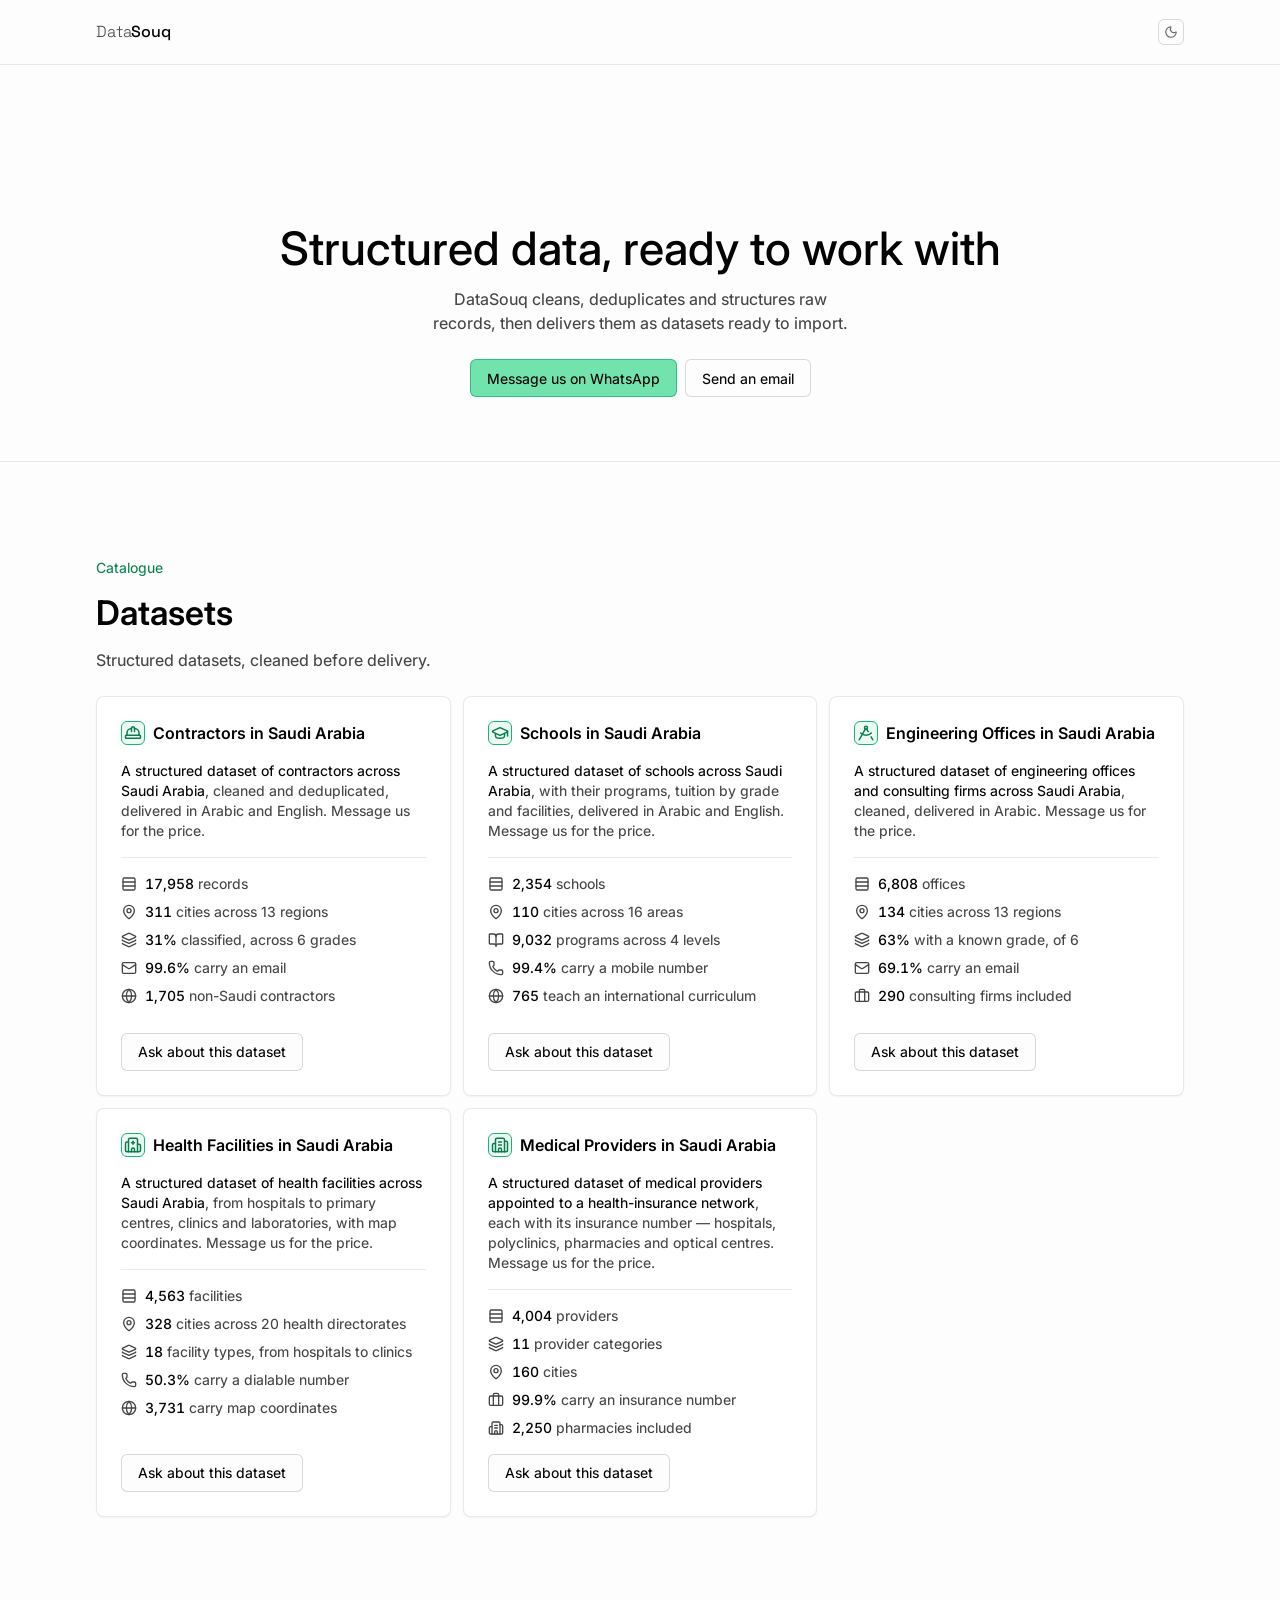
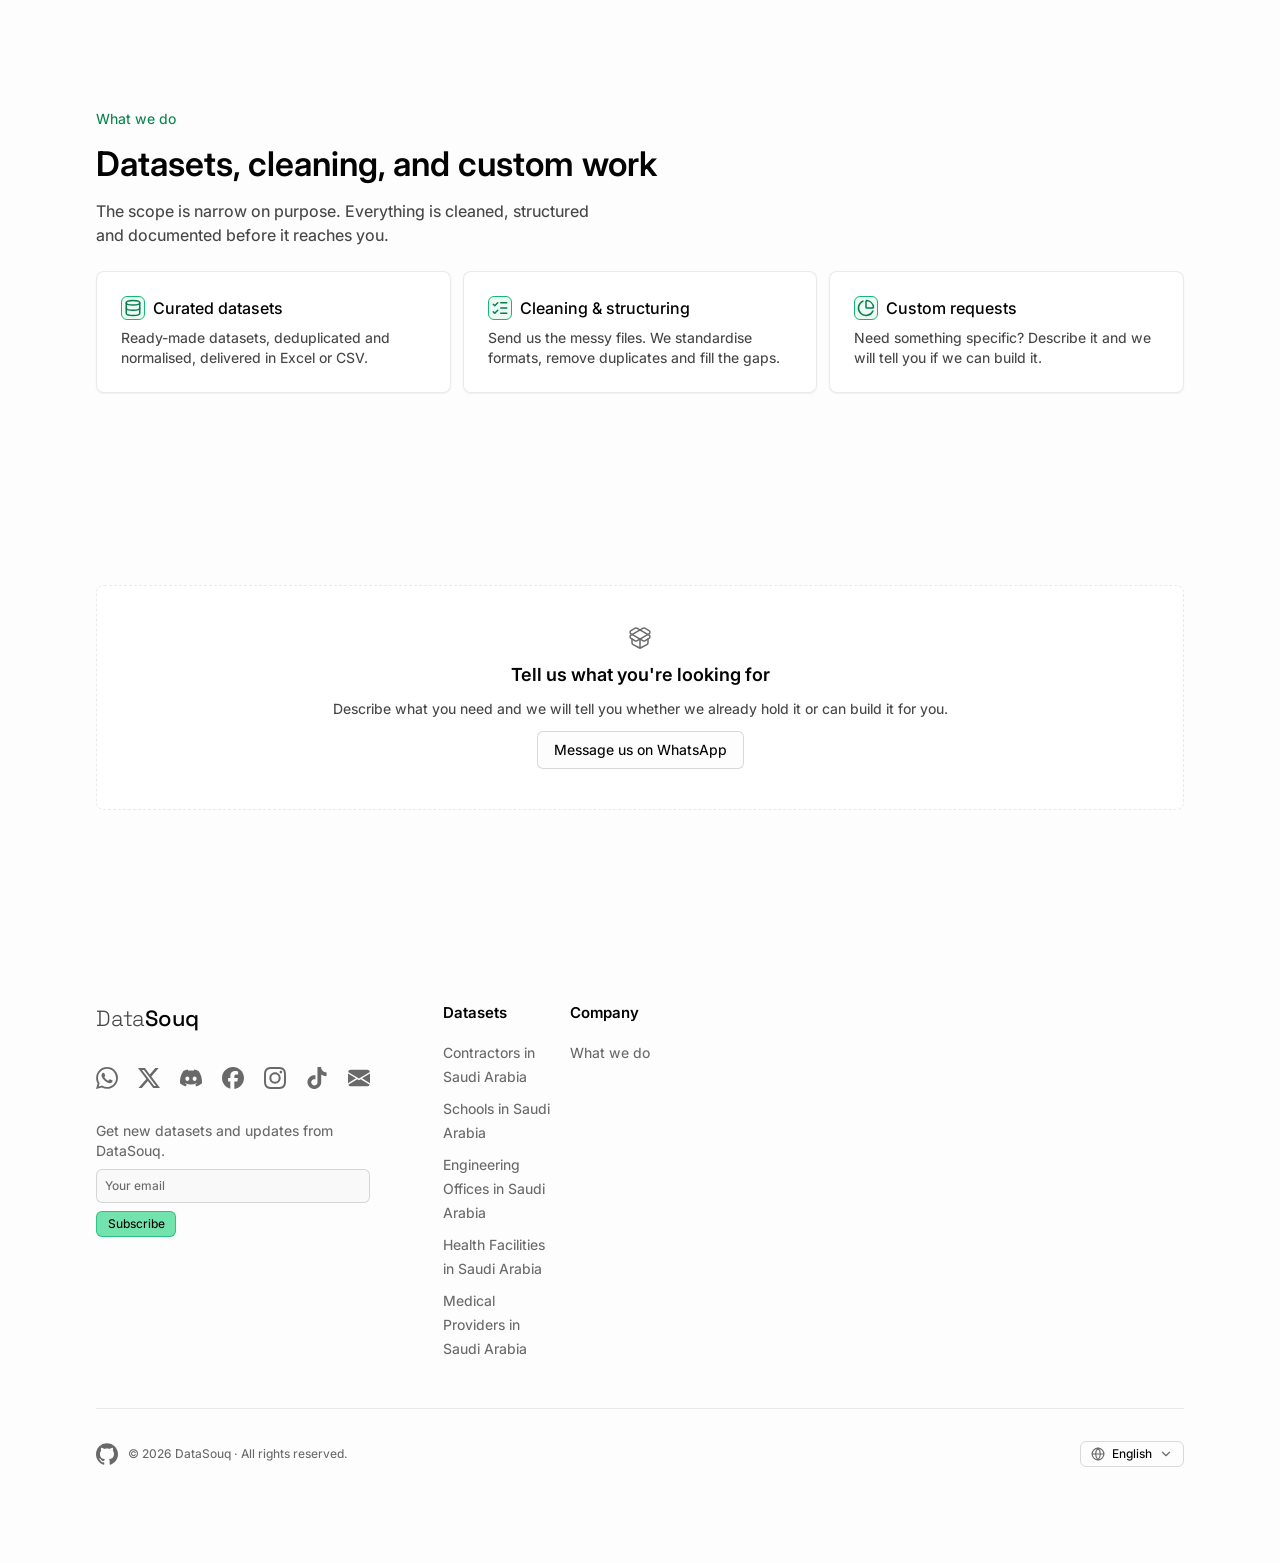
==== commit 4ceba6e9: "Stop saying the engineering file is deduplicated, and read its new edition The engineering file keep" ====
--- a/index.html
+++ b/index.html
@@ -189,7 +189,7 @@
       <div class="head">
         <div class="head__label" data-i18n="catalogueLabel">Catalogue</div>
         <h2 data-i18n="catalogueTitle">Datasets</h2>
-        <p data-i18n="catalogueLead">Structured datasets, cleaned and deduplicated before delivery.</p>
+        <p data-i18n="catalogueLead">Structured datasets, cleaned before delivery.</p>
       </div>
 
       <!-- A fixed span, not a full-width card: each card holds to its own
